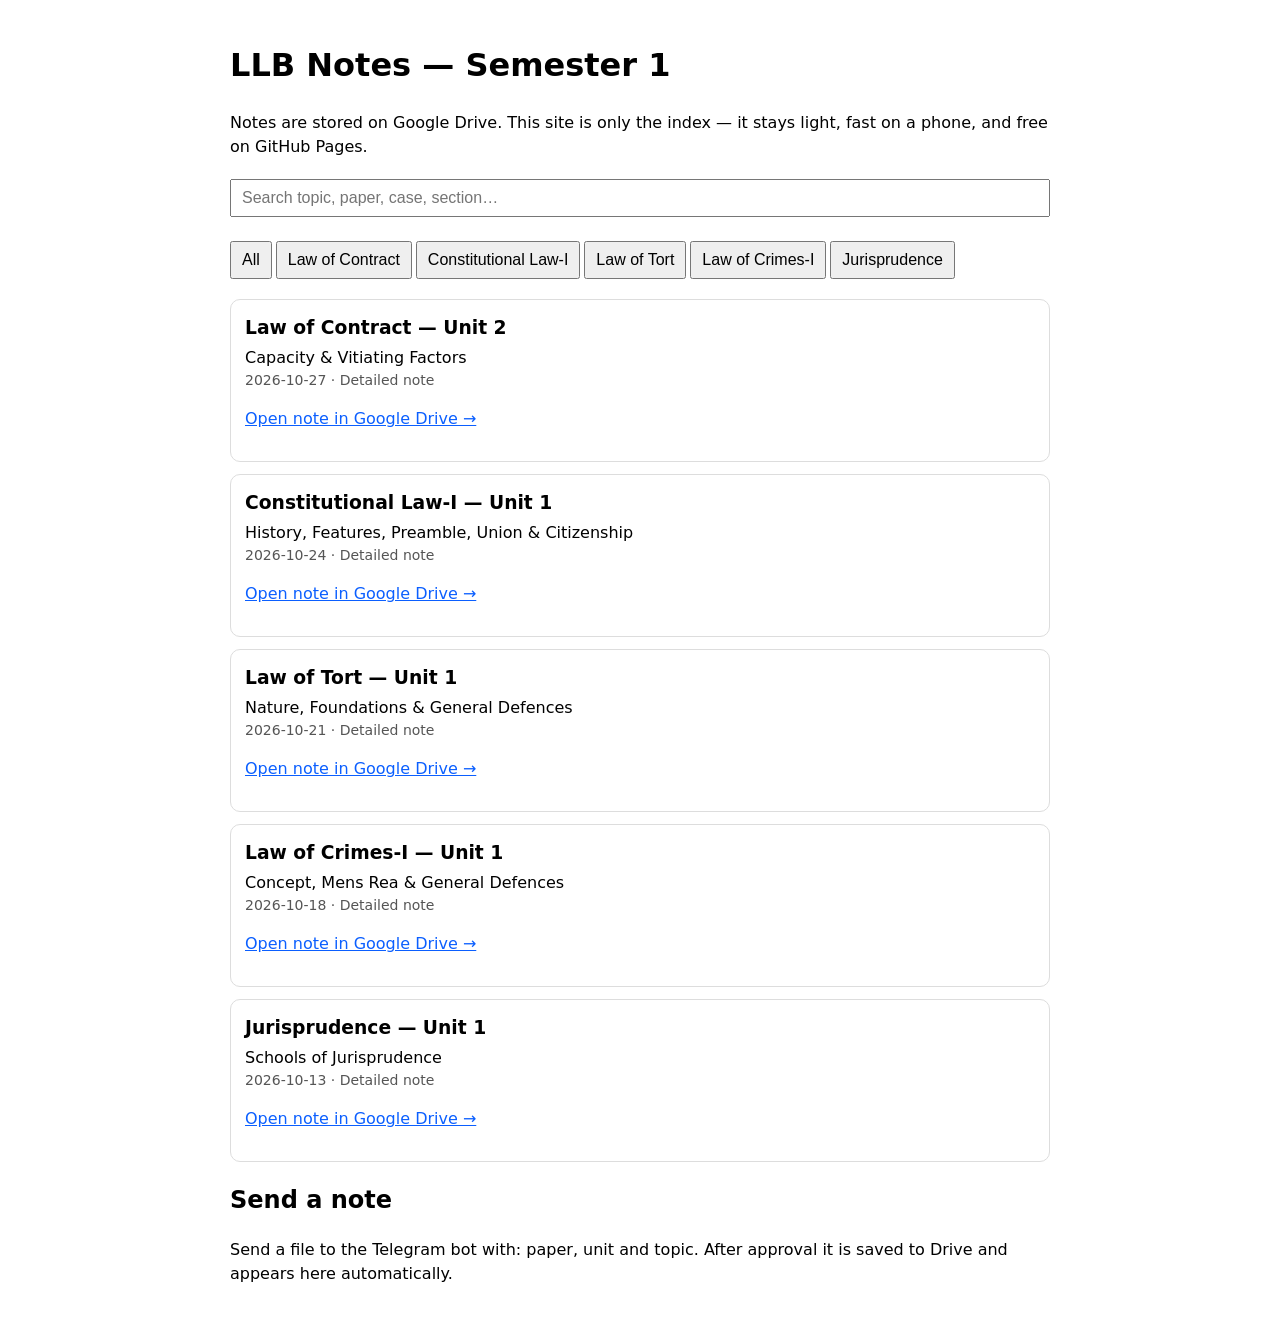
==== index.html @ 73a976f0 "Initial LLB notes site" ====
<!doctype html>
<html lang="en">
<head>
<meta charset="utf-8">
<meta name="viewport" content="width=device-width, initial-scale=1">
<title>LLB Notes — Semester 1</title>
<style>
body{font-family:system-ui,sans-serif;max-width:820px;margin:0 auto;padding:20px;line-height:1.5}
input,button{font-size:16px;padding:8px 10px;margin:4px 4px 4px 0}
.card{border:1px solid #ddd;border-radius:10px;padding:14px;margin:12px 0}
.card h3{margin:0 0 4px}
.meta{color:#555;font-size:14px}
a{color:#0b5fff}
</style>
</head>
<body>
<h1>LLB Notes — Semester 1</h1>
<p>Notes are stored on Google Drive. This site is only the index — it stays light, fast on a phone, and free on GitHub Pages.</p>
<p><input id="q" placeholder="Search topic, paper, case, section…" style="width:100%;box-sizing:border-box">
<div id="filters"></div></p>
<div id="list">Loading notes…</div>
<h2>Send a note</h2>
<p>Send a file to the Telegram bot with: paper, unit and topic. After approval it is saved to Drive and appears here automatically.</p>
<script>
let all=[];
async function load(){
  const r=await fetch('notes.json'); all=await r.json(); render('All','');
}
function render(paper,q){
  const box=document.getElementById('list'); box.innerHTML='';
  const rows=all.filter(n=>(paper==='All'||n.paper===paper)&&JSON.stringify(n).toLowerCase().includes(q.toLowerCase()));
  if(!rows.length){box.textContent='No notes match yet.';return;}
  rows.sort((a,b)=>b.date.localeCompare(a.date)).forEach(n=>{
    const d=document.createElement('div'); d.className='card';
    d.innerHTML=`<h3>${n.paper} — ${n.unit}</h3><div>${n.topic}</div><div class="meta">${n.date} · ${n.type}</div><p><a href="${n.drive_link}" target="_blank" rel="noopener">Open note in Google Drive →</a></p>`;
    box.appendChild(d);
  });
  const f=document.getElementById('filters');
  if(!f.dataset.done){f.dataset.done=1;['All',...new Set(all.map(n=>n.paper))].forEach(p=>{const b=document.createElement('button');b.textContent=p;b.onclick=()=>render(p,document.getElementById('q').value);f.appendChild(b);});}
}
document.getElementById('q').addEventListener('input',e=>render('All',e.target.value));
load();
</script>
</body>
</html>
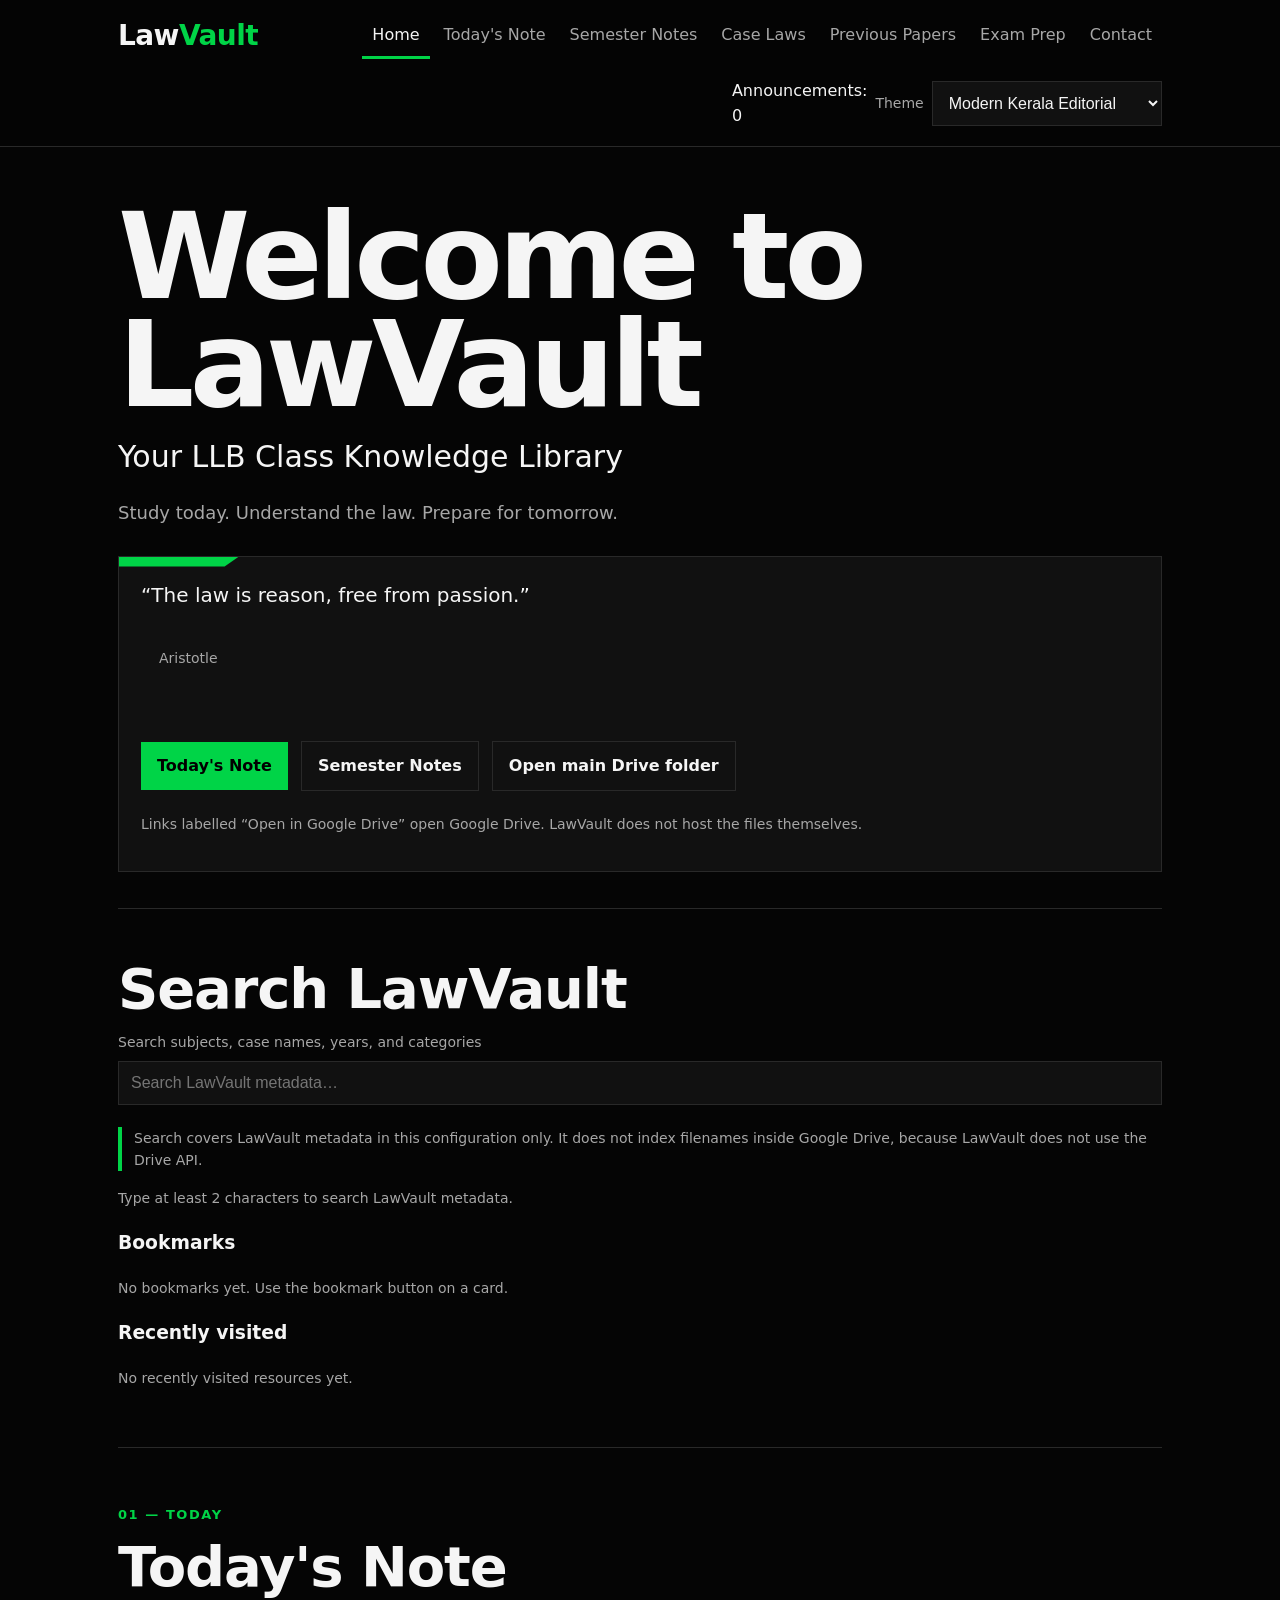
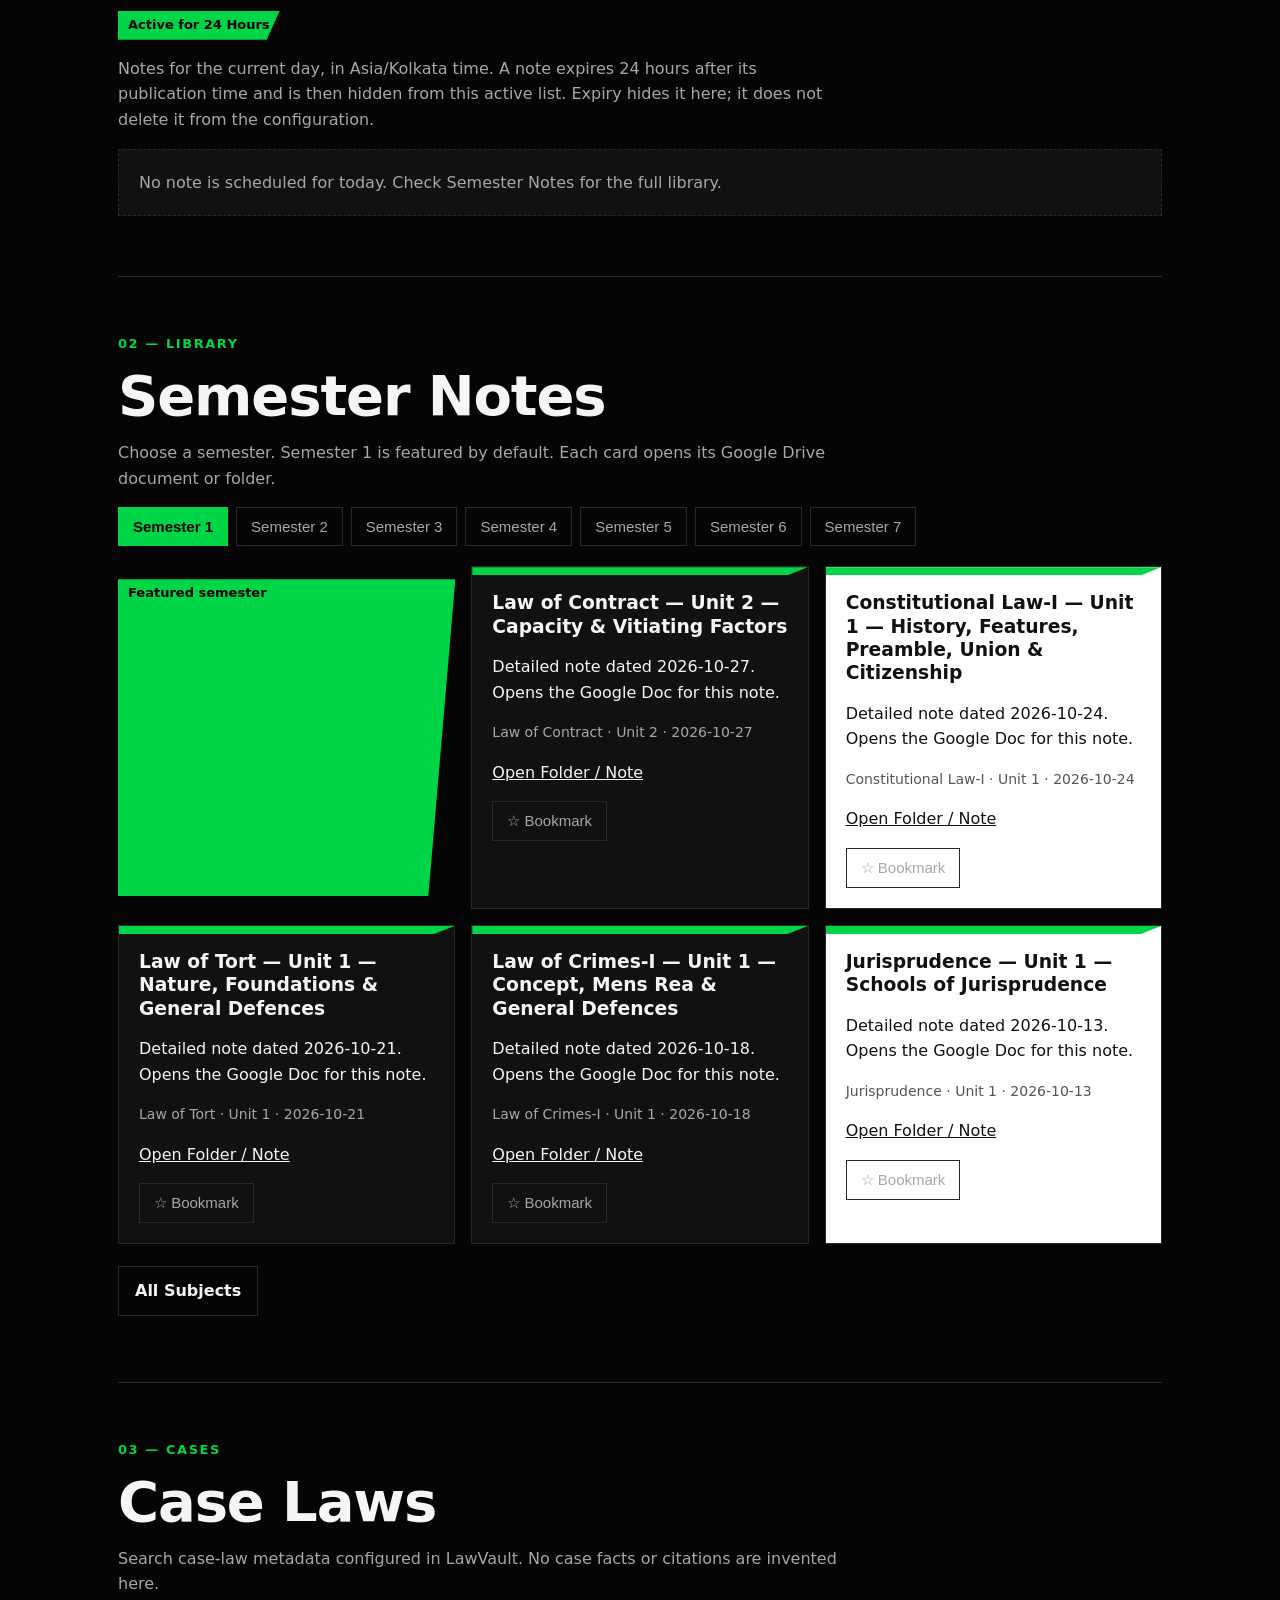
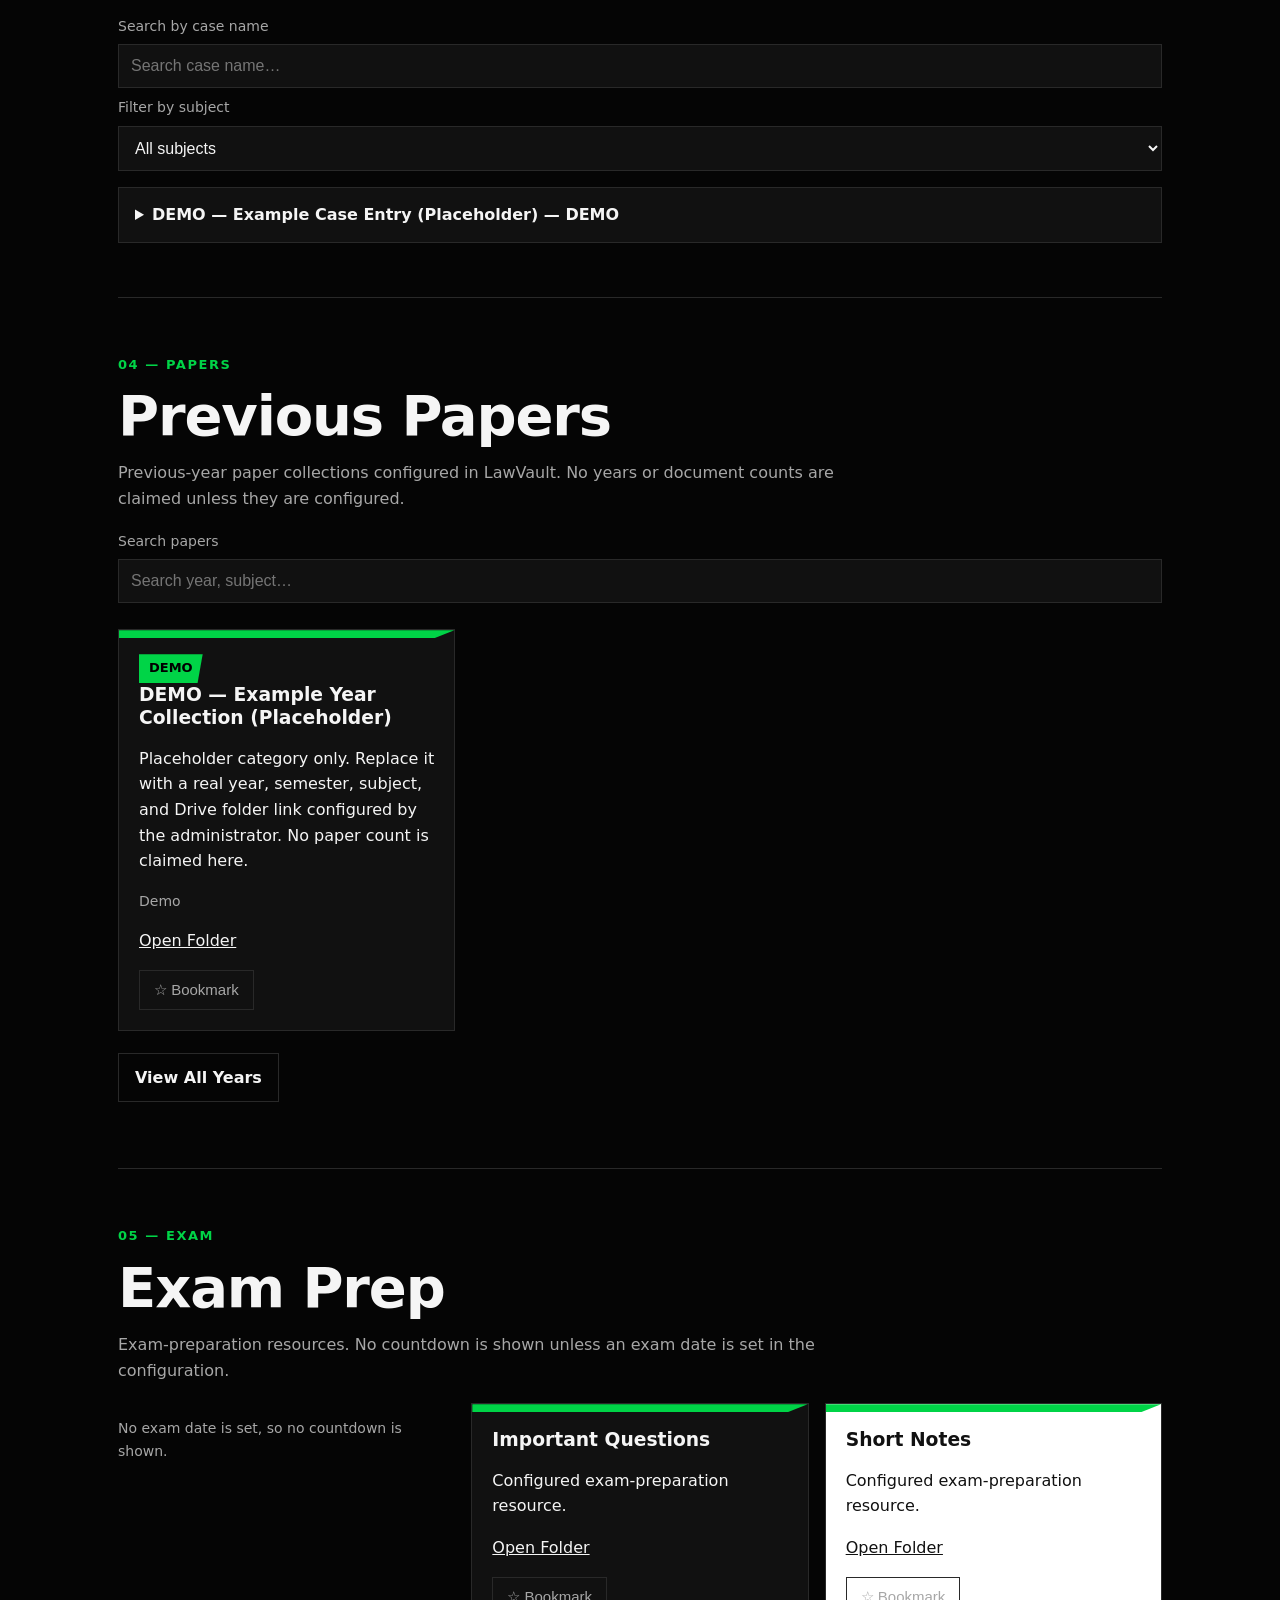
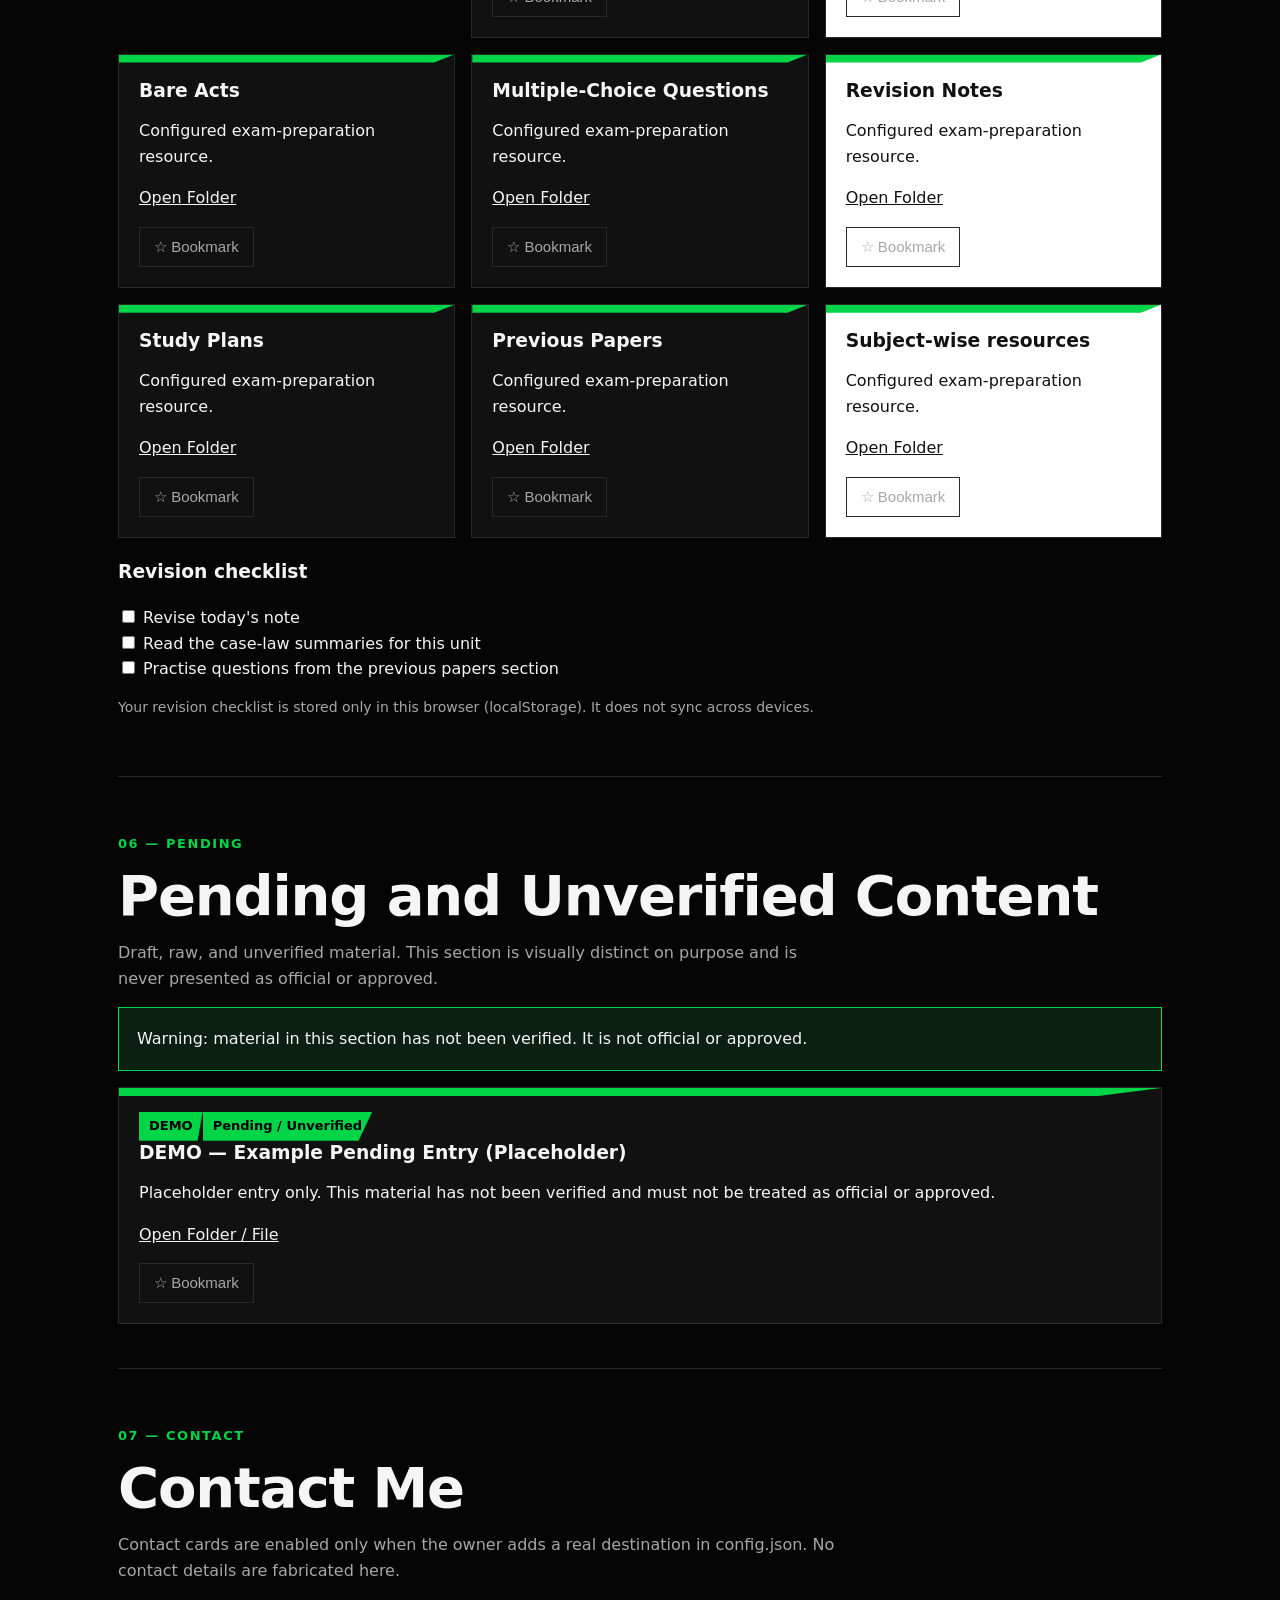
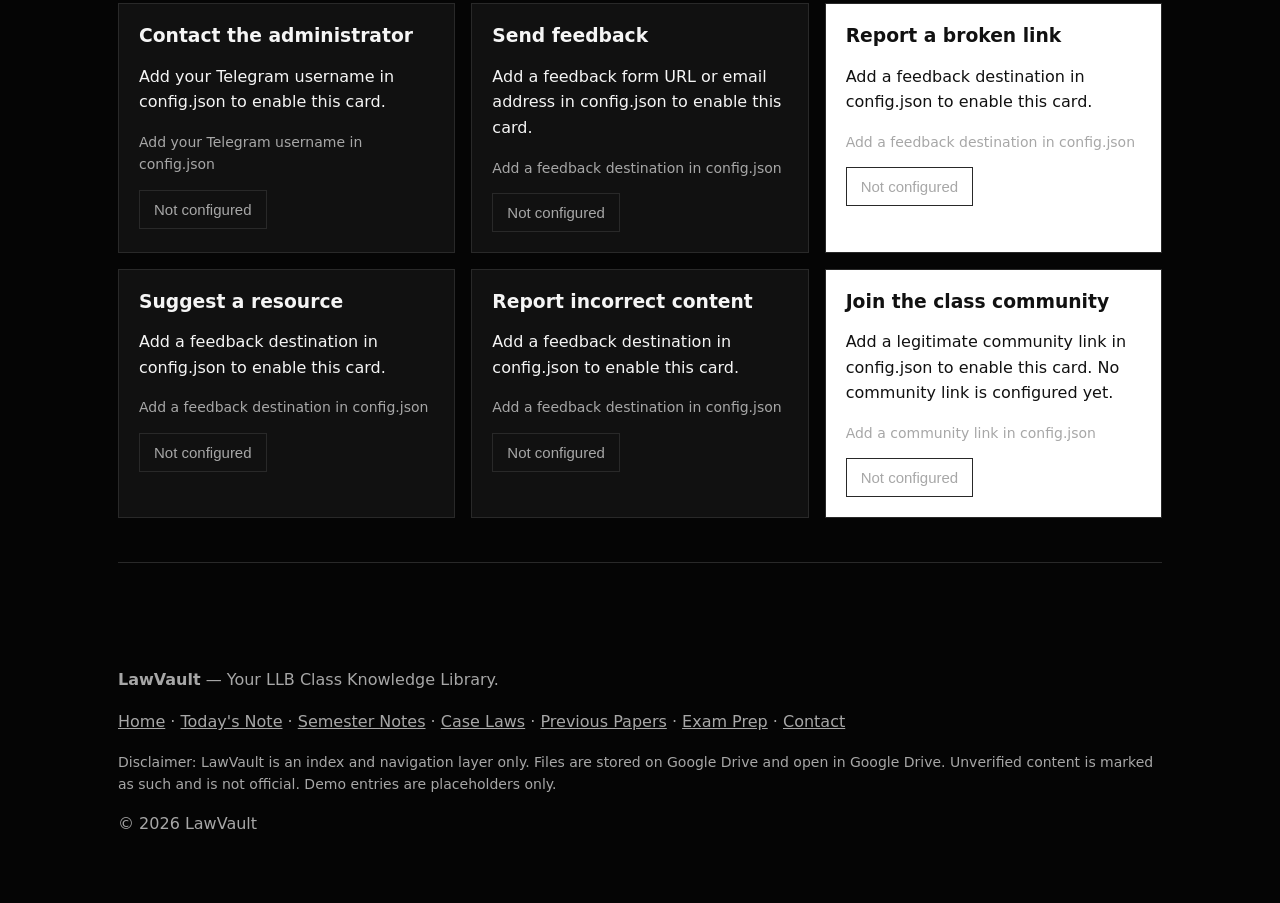
==== commit eb286e81: "Publish LawVault v2" ====
--- a/index.html
+++ b/index.html
@@ -3,43 +3,128 @@
 <head>
 <meta charset="utf-8">
 <meta name="viewport" content="width=device-width, initial-scale=1">
-<title>LLB Notes — Semester 1</title>
-<style>
-body{font-family:system-ui,sans-serif;max-width:820px;margin:0 auto;padding:20px;line-height:1.5}
-input,button{font-size:16px;padding:8px 10px;margin:4px 4px 4px 0}
-.card{border:1px solid #ddd;border-radius:10px;padding:14px;margin:12px 0}
-.card h3{margin:0 0 4px}
-.meta{color:#555;font-size:14px}
-a{color:#0b5fff}
-</style>
+<title>LawVault — Your LLB Class Knowledge Library</title>
+<meta name="description" content="LawVault: a premium editorial LLB class library. Notes are stored on Google Drive; this site is the index and navigation layer.">
+<link rel="stylesheet" href="./styles.css">
 </head>
 <body>
-<h1>LLB Notes — Semester 1</h1>
-<p>Notes are stored on Google Drive. This site is only the index — it stays light, fast on a phone, and free on GitHub Pages.</p>
-<p><input id="q" placeholder="Search topic, paper, case, section…" style="width:100%;box-sizing:border-box">
-<div id="filters"></div></p>
-<div id="list">Loading notes…</div>
-<h2>Send a note</h2>
-<p>Send a file to the Telegram bot with: paper, unit and topic. After approval it is saved to Drive and appears here automatically.</p>
-<script>
-let all=[];
-async function load(){
-  const r=await fetch('notes.json'); all=await r.json(); render('All','');
-}
-function render(paper,q){
-  const box=document.getElementById('list'); box.innerHTML='';
-  const rows=all.filter(n=>(paper==='All'||n.paper===paper)&&JSON.stringify(n).toLowerCase().includes(q.toLowerCase()));
-  if(!rows.length){box.textContent='No notes match yet.';return;}
-  rows.sort((a,b)=>b.date.localeCompare(a.date)).forEach(n=>{
-    const d=document.createElement('div'); d.className='card';
-    d.innerHTML=`<h3>${n.paper} — ${n.unit}</h3><div>${n.topic}</div><div class="meta">${n.date} · ${n.type}</div><p><a href="${n.drive_link}" target="_blank" rel="noopener">Open note in Google Drive →</a></p>`;
-    box.appendChild(d);
-  });
-  const f=document.getElementById('filters');
-  if(!f.dataset.done){f.dataset.done=1;['All',...new Set(all.map(n=>n.paper))].forEach(p=>{const b=document.createElement('button');b.textContent=p;b.onclick=()=>render(p,document.getElementById('q').value);f.appendChild(b);});}
-}
-document.getElementById('q').addEventListener('input',e=>render('All',e.target.value));
-load();
-</script>
+<a class="skip" href="#home">Skip to content</a>
+<header>
+  <div class="header-in">
+    <a class="wordmark" href="#home">Law<span>Vault</span></a>
+    <button class="menu-btn" id="menuBtn" aria-expanded="false" aria-controls="mainNav">Menu</button>
+    <nav id="mainNav" aria-label="Main navigation">
+      <a href="#home" class="active">Home</a>
+      <a href="#today">Today's Note</a>
+      <a href="#semesters">Semester Notes</a>
+      <a href="#cases">Case Laws</a>
+      <a href="#papers">Previous Papers</a>
+      <a href="#exam">Exam Prep</a>
+      <a href="#contact">Contact</a>
+    </nav>
+    <div class="header-tools">
+      <span>Announcements: <span id="announceDot">0</span></span>
+      <label class="small" for="themeSelect">Theme</label>
+      <select id="themeSelect" aria-label="Theme preset">
+        <option>Modern Kerala Editorial</option>
+        <option>Minimal Dark</option>
+        <option>High-Contrast Green</option>
+        <option>Monochrome Academic</option>
+      </select>
+    </div>
+  </div>
+  <div class="announce" id="announceBar" style="display:none"></div>
+</header>
+<main>
+  <section class="hero reveal" id="home">
+    <h1 id="heroTitle">Welcome to LawVault</h1>
+    <p class="sub" id="heroSub"></p>
+    <p class="tagline" id="heroTag"></p>
+    <div class="hero-panel">
+      <blockquote><span id="heroQuote"></span><footer id="heroQuoteBy"></footer></blockquote>
+      <p><a class="btn" href="#today">Today's Note</a> <a class="btn ghost" href="#semesters">Semester Notes</a> <a class="btn ghost" id="mainDriveLink" href="#" target="_blank" rel="noopener">Open main Drive folder</a></p>
+      <p class="small">Links labelled “Open in Google Drive” open Google Drive. LawVault does not host the files themselves.</p>
+    </div>
+  </section>
+
+  <section aria-label="Search">
+    <h2>Search LawVault</h2>
+    <label class="small" for="globalSearch">Search subjects, case names, years, and categories</label>
+    <input type="search" id="globalSearch" placeholder="Search LawVault metadata…">
+    <p class="note" id="searchNote"></p>
+    <div id="searchResults"></div>
+    <h3>Bookmarks</h3><div id="bookmarkList"></div>
+    <h3>Recently visited</h3><div id="recentList"></div>
+  </section>
+
+  <div id="sections">
+    <section id="sec-today" class="reveal">
+      <p class="sec-no">01 — TODAY</p>
+      <h2 id="today">Today's Note</h2>
+      <p><span class="pill">Active for 24 Hours</span></p>
+      <p class="lede">Notes for the current day, in Asia/Kolkata time. A note expires 24 hours after its publication time and is then hidden from this active list. Expiry hides it here; it does not delete it from the configuration.</p>
+      <div id="todayList"></div>
+    </section>
+
+    <section id="sec-semesters" class="reveal">
+      <p class="sec-no">02 — LIBRARY</p>
+      <h2 id="semesters">Semester Notes</h2>
+      <p class="lede">Choose a semester. Semester 1 is featured by default. Each card opens its Google Drive document or folder.</p>
+      <div class="tabs" id="semTabs" role="tablist" aria-label="Semesters"></div>
+      <div class="grid" id="semList"></div>
+      <p><a class="btn ghost" id="allSubjectsLink" href="#semesters">All Subjects</a></p>
+    </section>
+
+    <section id="sec-cases" class="reveal">
+      <p class="sec-no">03 — CASES</p>
+      <h2 id="cases">Case Laws</h2>
+      <p class="lede">Search case-law metadata configured in LawVault. No case facts or citations are invented here.</p>
+      <label class="small" for="caseSearch">Search by case name</label>
+      <input type="search" id="caseSearch" placeholder="Search case name…">
+      <label class="small" for="caseSubject">Filter by subject</label>
+      <select id="caseSubject"><option value="">All subjects</option><option>Demo</option></select>
+      <div id="caseList"></div>
+    </section>
+
+    <section id="sec-papers" class="reveal">
+      <p class="sec-no">04 — PAPERS</p>
+      <h2 id="papers">Previous Papers</h2>
+      <p class="lede">Previous-year paper collections configured in LawVault. No years or document counts are claimed unless they are configured.</p>
+      <label class="small" for="paperSearch">Search papers</label>
+      <input type="search" id="paperSearch" placeholder="Search year, subject…">
+      <div class="grid" id="paperList"></div>
+      <p><a class="btn ghost" href="#papers">View All Years</a></p>
+    </section>
+
+    <section id="sec-exam" class="reveal">
+      <p class="sec-no">05 — EXAM</p>
+      <h2 id="exam">Exam Prep</h2>
+      <p class="lede">Exam-preparation resources. No countdown is shown unless an exam date is set in the configuration.</p>
+      <div class="grid" id="examList"></div>
+      <h3>Revision checklist</h3><div id="checklist"></div>
+    </section>
+
+    <section id="sec-pending" class="reveal">
+      <p class="sec-no">06 — PENDING</p>
+      <h2 id="pending">Pending and Unverified Content</h2>
+      <p class="lede">Draft, raw, and unverified material. This section is visually distinct on purpose and is never presented as official or approved.</p>
+      <div id="pendingList"></div>
+    </section>
+
+    <section id="sec-contact" class="reveal">
+      <p class="sec-no">07 — CONTACT</p>
+      <h2 id="contact">Contact Me</h2>
+      <p class="lede">Contact cards are enabled only when the owner adds a real destination in config.json. No contact details are fabricated here.</p>
+      <div class="grid" id="contactList"></div>
+    </section>
+  </div>
+</main>
+<footer>
+  <p><strong>LawVault</strong> — Your LLB Class Knowledge Library.</p>
+  <p><a href="#home">Home</a> · <a href="#today">Today's Note</a> · <a href="#semesters">Semester Notes</a> · <a href="#cases">Case Laws</a> · <a href="#papers">Previous Papers</a> · <a href="#exam">Exam Prep</a> · <a href="#contact">Contact</a></p>
+  <p class="small">Disclaimer: LawVault is an index and navigation layer only. Files are stored on Google Drive and open in Google Drive. Unverified content is marked as such and is not official. Demo entries are placeholders only.</p>
+  <p>© <span id="year"></span> LawVault</p>
+</footer>
+<script src="./app.js"></script>
 </body>
 </html>
--- a/styles.css
+++ b/styles.css
@@ -0,0 +1,71 @@
+:root{--bg:#050505;--bg2:#111111;--accent:#00D447;--text:#F5F5F5;--muted:#A7A7A7;--border:#292929;--panel:#fff;--panel-text:#111}
+*{box-sizing:border-box}
+html{scroll-behavior:smooth}
+body{margin:0;background:var(--bg);color:var(--text);font-family:system-ui,-apple-system,Segoe UI,Roboto,Arial,sans-serif;line-height:1.6}
+a{color:var(--text)}
+a:focus-visible,button:focus-visible,input:focus-visible,select:focus-visible{outline:2px solid var(--accent);outline-offset:3px}
+.skip{position:absolute;left:-9999px}.skip:focus{left:12px;top:12px;background:var(--accent);color:#000;padding:8px;z-index:99}
+header{position:sticky;top:0;z-index:50;background:rgba(5,5,5,.96);border-bottom:1px solid var(--border)}
+.header-in{max-width:1080px;margin:0 auto;padding:14px 18px;display:flex;align-items:center;gap:16px;flex-wrap:wrap}
+.wordmark{font-size:28px;font-weight:900;letter-spacing:-.02em;text-decoration:none}
+.wordmark span{color:var(--accent)}
+nav{display:flex;gap:4px;flex-wrap:wrap;margin-left:auto}
+nav a{color:var(--muted);text-decoration:none;padding:8px 10px;border-bottom:3px solid transparent}
+nav a.active,nav a:hover{color:var(--text);border-bottom-color:var(--accent)}
+.menu-btn{display:none;background:transparent;color:var(--text);border:1px solid var(--border);padding:8px 12px;border-radius:6px}
+.header-tools{margin-left:auto;display:flex;gap:8px;align-items:center}
+.pill{display:inline-block;background:var(--accent);color:#000;font-weight:700;font-size:13px;padding:4px 10px;clip-path:polygon(0 0,100% 0,92% 100%,0 100%)}
+main{max-width:1080px;margin:0 auto;padding:0 18px 60px}
+.hero{padding:56px 0 36px;border-bottom:1px solid var(--border)}
+.hero h1{font-size:clamp(52px,11vw,120px);line-height:.9;letter-spacing:-.04em;margin:0}
+.hero h1 em{font-style:normal;color:var(--accent)}
+.hero .sub{font-size:clamp(20px,3vw,30px);margin:14px 0 8px}
+.tagline{color:var(--muted);font-size:18px;max-width:640px}
+.hero-panel{margin-top:28px;background:var(--bg2);border:1px solid var(--border);padding:22px;position:relative}
+.hero-panel:before{content:"";position:absolute;top:0;left:0;width:120px;height:10px;background:var(--accent);clip-path:polygon(0 0,100% 0,88% 100%,0 100%)}
+blockquote{margin:0;font-size:20px}blockquote footer{color:var(--muted);font-size:14px;margin-top:8px}
+.btn{display:inline-block;background:var(--accent);color:#000;font-weight:800;text-decoration:none;padding:11px 16px;margin:6px 8px 6px 0}
+.btn.ghost{background:transparent;color:var(--text);border:1px solid var(--border)}
+.btn[aria-disabled="true"]{opacity:.55;pointer-events:none}
+section{padding:44px 0;border-bottom:1px solid var(--border);scroll-margin-top:90px}
+.sec-no{color:var(--accent);font-weight:900;letter-spacing:.12em;font-size:13px}
+h2{font-size:clamp(32px,6vw,56px);line-height:1;margin:8px 0 12px;letter-spacing:-.02em}
+.lede{color:var(--muted);max-width:720px}
+input[type="search"],input[type="text"],select{width:100%;background:var(--bg2);color:var(--text);border:1px solid var(--border);padding:12px;font-size:16px;margin:6px 0}
+.grid{display:grid;grid-template-columns:repeat(auto-fill,minmax(260px,1fr));gap:16px;margin-top:20px}
+.card{background:var(--bg2);border:1px solid var(--border);padding:20px;position:relative}
+.card:nth-child(3n){background:var(--panel);color:var(--panel-text)}
+.card:nth-child(3n) a{color:var(--panel-text)}
+.card h3{margin:0 0 8px;line-height:1.25}
+.meta{color:var(--muted);font-size:14px}
+.card:nth-child(3n) .meta{color:#555}
+.card .green{height:8px;background:var(--accent);margin:-20px -20px 16px;clip-path:polygon(0 0,100% 0,94% 100%,0 100%)}
+.tabs{display:flex;gap:8px;flex-wrap:wrap;margin:16px 0}
+.tab{background:transparent;color:var(--muted);border:1px solid var(--border);padding:10px 14px;cursor:pointer;font-size:15px}
+.tab.active{background:var(--accent);color:#000;border-color:var(--accent);font-weight:800}
+.empty{background:var(--bg2);border:1px dashed var(--border);padding:20px;color:var(--muted)}
+.warning{border:1px solid var(--accent);background:#0b1f12;padding:18px}
+details{border:1px solid var(--border);padding:14px 16px;margin:10px 0;background:var(--bg2)}
+summary{cursor:pointer;font-weight:700}
+.small{font-size:14px;color:var(--muted)}
+.note{font-size:14px;color:var(--muted);border-left:4px solid var(--accent);padding-left:12px;margin:16px 0}
+footer{max-width:1080px;margin:0 auto;padding:28px 18px 50px;color:var(--muted)}
+footer a{color:var(--muted)}
+.announce{background:var(--accent);color:#000;padding:10px 18px;font-weight:700}
+.reveal{opacity:0;transform:translateY(10px);transition:opacity .5s,transform .5s}
+.reveal.in{opacity:1;transform:none}
+.theme-minimal-dark{--bg:#0a0a0a;--bg2:#141414}
+.theme-high-contrast-green{--accent:#00ff55;--border:#00D447}
+.theme-monochrome-academic{--accent:#F5F5F5;--bg:#050505;--bg2:#111111}
+@media(max-width:720px){
+ .menu-btn{display:inline-block}
+ nav{display:none;width:100%;flex-direction:column}
+ nav.open{display:flex}
+ .header-tools{margin-left:0}
+ .hero{padding:36px 0 28px}
+ .grid{grid-template-columns:1fr}
+ .tabs{flex-wrap:nowrap;overflow-x:auto;padding-bottom:6px}
+}
+@media(prefers-reduced-motion:reduce){
+ html{scroll-behavior:auto}.reveal{opacity:1;transform:none;transition:none}
+}
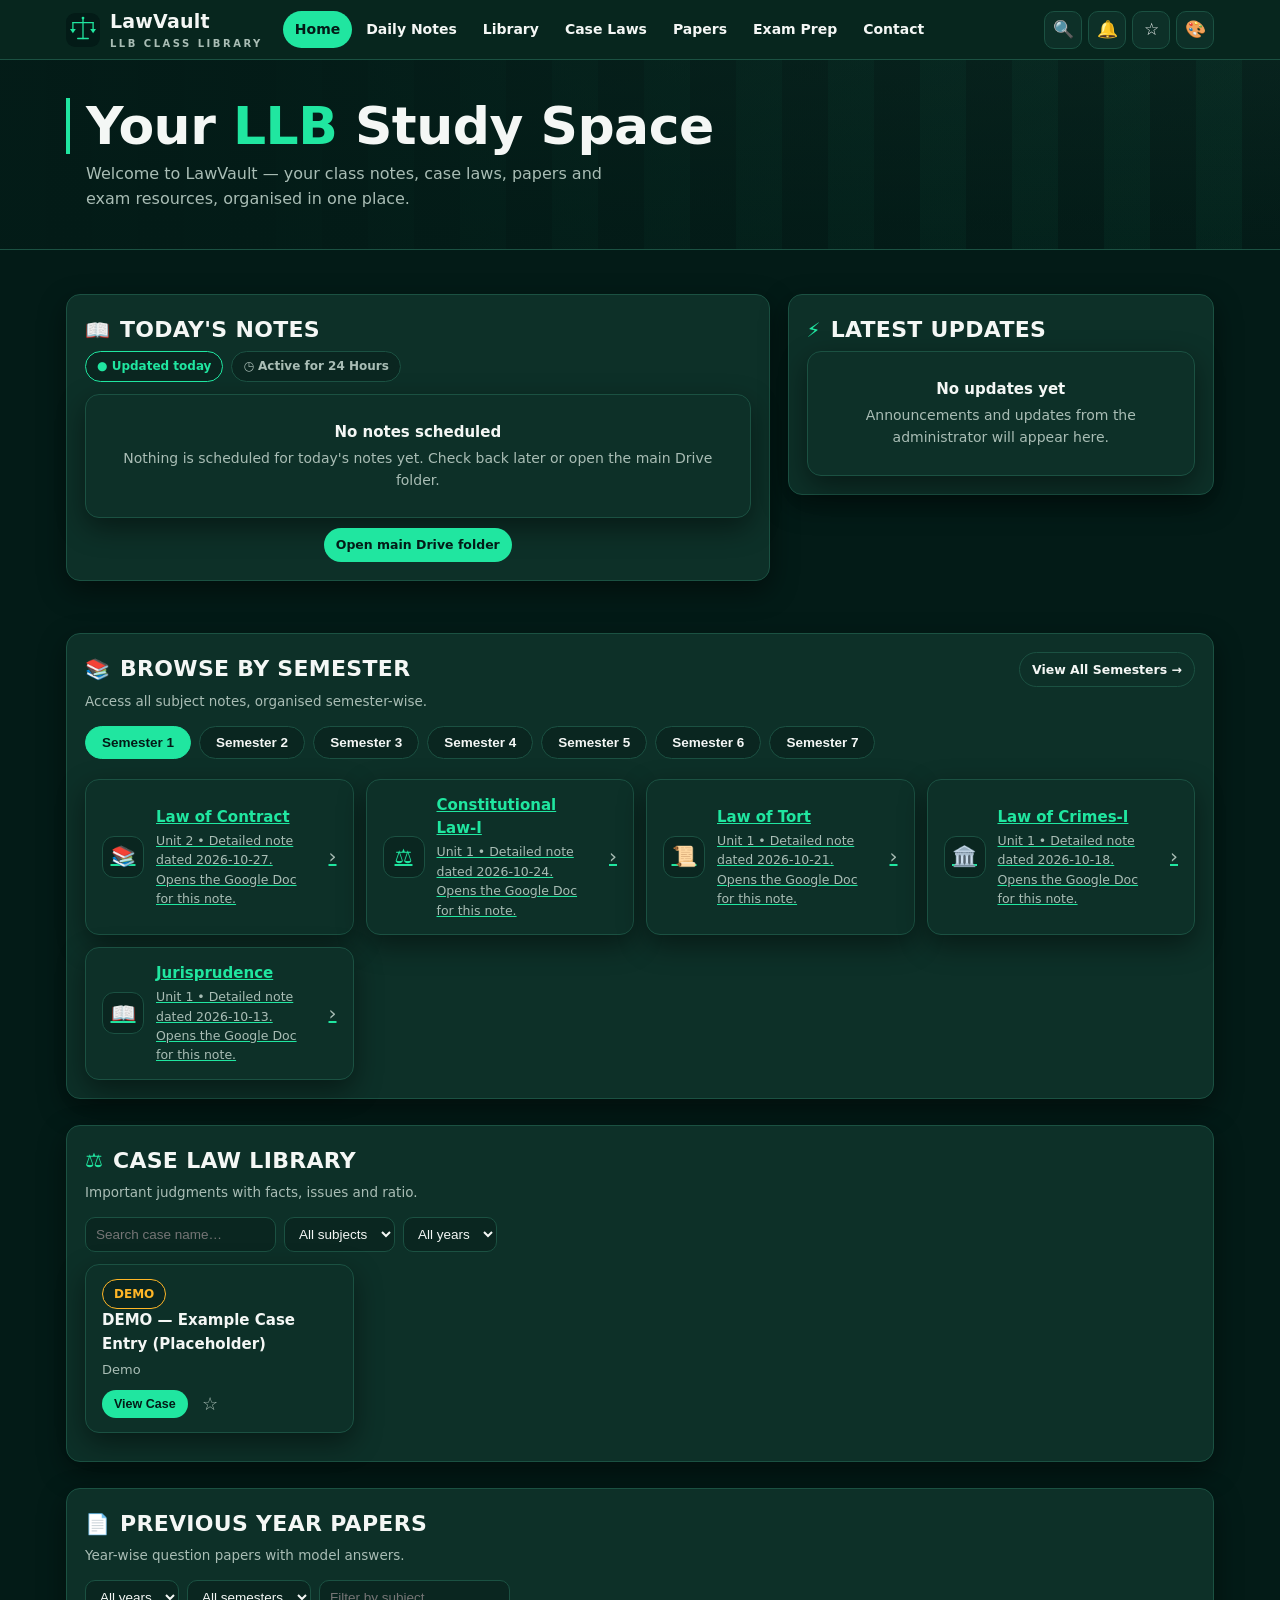
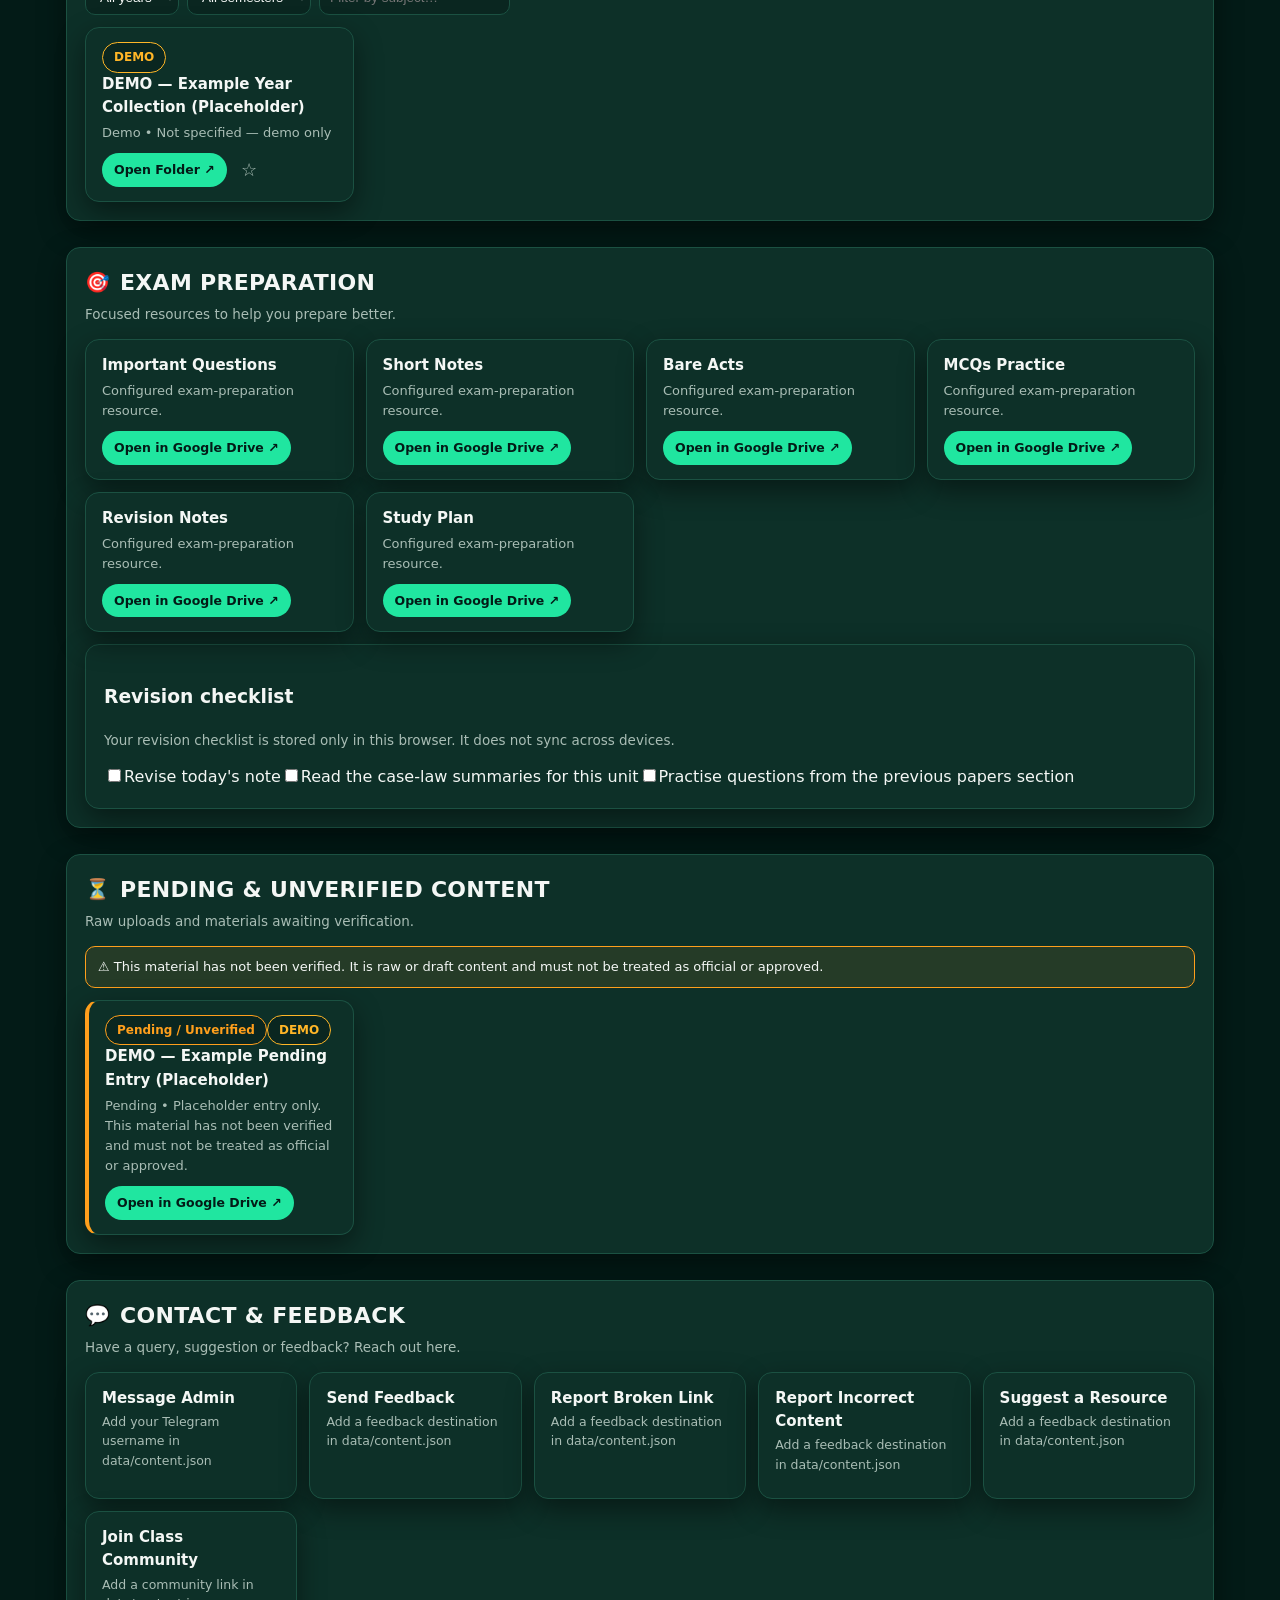
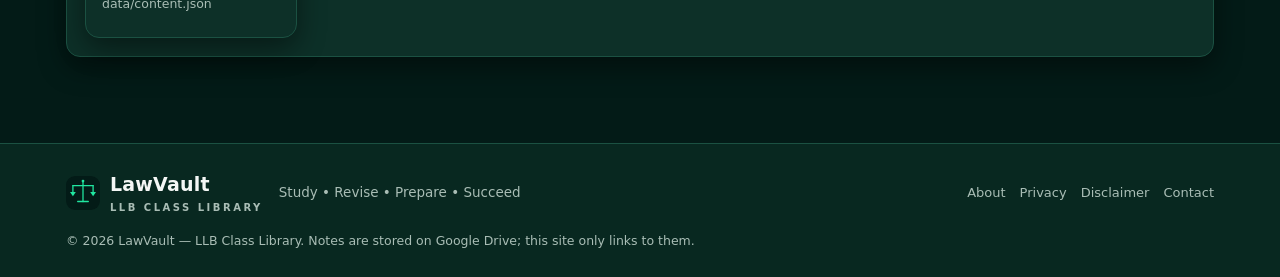
==== commit a366cfa0: "Publish LawVault v3" ====
--- a/index.html
+++ b/index.html
@@ -1,130 +1,148 @@
 <!doctype html>
-<html lang="en">
+<html lang="en" data-mode="dark" data-color="emerald" data-festival="none">
 <head>
 <meta charset="utf-8">
 <meta name="viewport" content="width=device-width, initial-scale=1">
 <title>LawVault — Your LLB Class Knowledge Library</title>
-<meta name="description" content="LawVault: a premium editorial LLB class library. Notes are stored on Google Drive; this site is the index and navigation layer.">
-<link rel="stylesheet" href="./styles.css">
+<meta name="description" content="LawVault: your LLB class notes, case laws, papers and exam resources, organised in one place. Notes are stored on Google Drive; this site is the index and navigation layer.">
+<meta name="theme-color" content="#031B17">
+<link rel="icon" type="image/svg+xml" href="./assets/images/logo.svg">
+<link rel="apple-touch-icon" href="./assets/images/icon-192.png">
+<link rel="manifest" href="./manifest.webmanifest">
+<link rel="stylesheet" href="./assets/css/style.css">
 </head>
 <body>
-<a class="skip" href="#home">Skip to content</a>
-<header>
+<a class="skip" href="#today">Skip to today's notes</a>
+
+<header class="site-header">
   <div class="header-in">
-    <a class="wordmark" href="#home">Law<span>Vault</span></a>
-    <button class="menu-btn" id="menuBtn" aria-expanded="false" aria-controls="mainNav">Menu</button>
-    <nav id="mainNav" aria-label="Main navigation">
-      <a href="#home" class="active">Home</a>
-      <a href="#today">Today's Note</a>
-      <a href="#semesters">Semester Notes</a>
-      <a href="#cases">Case Laws</a>
-      <a href="#papers">Previous Papers</a>
-      <a href="#exam">Exam Prep</a>
-      <a href="#contact">Contact</a>
-    </nav>
+    <a class="brand" href="#home" aria-label="LawVault home">
+      <img src="./assets/images/logo.svg" alt="LawVault logo" width="34" height="34">
+      <span><span class="brand-name">LawVault</span><span class="brand-sub">LLB CLASS LIBRARY</span></span>
+    </a>
+    <nav class="main-nav" id="mainNav" aria-label="Main navigation"></nav>
     <div class="header-tools">
-      <span>Announcements: <span id="announceDot">0</span></span>
-      <label class="small" for="themeSelect">Theme</label>
-      <select id="themeSelect" aria-label="Theme preset">
-        <option>Modern Kerala Editorial</option>
-        <option>Minimal Dark</option>
-        <option>High-Contrast Green</option>
-        <option>Monochrome Academic</option>
-      </select>
+      <button class="icon-btn" id="searchBtn" aria-label="Search">🔍</button>
+      <button class="icon-btn" id="bellBtn" aria-label="Notifications">🔔<span class="dot" id="bellDot"></span></button>
+      <button class="icon-btn" id="savedBtn" aria-label="Bookmarks and recently viewed">☆</button>
+      <button class="icon-btn" id="themeBtn" aria-label="Appearance and themes">🎨</button>
+      <button class="icon-btn menu-btn" id="menuBtn" aria-label="Menu" aria-expanded="false">☰</button>
     </div>
   </div>
-  <div class="announce" id="announceBar" style="display:none"></div>
+  <div class="card theme-panel" id="themePanel" role="dialog" aria-label="Appearance settings"></div>
+  <div class="card theme-panel" id="savedPanel" role="dialog" aria-label="Bookmarks and recently viewed"></div>
 </header>
-<main>
-  <section class="hero reveal" id="home">
-    <h1 id="heroTitle">Welcome to LawVault</h1>
-    <p class="sub" id="heroSub"></p>
-    <p class="tagline" id="heroTag"></p>
-    <div class="hero-panel">
-      <blockquote><span id="heroQuote"></span><footer id="heroQuoteBy"></footer></blockquote>
-      <p><a class="btn" href="#today">Today's Note</a> <a class="btn ghost" href="#semesters">Semester Notes</a> <a class="btn ghost" id="mainDriveLink" href="#" target="_blank" rel="noopener">Open main Drive folder</a></p>
-      <p class="small">Links labelled “Open in Google Drive” open Google Drive. LawVault does not host the files themselves.</p>
-    </div>
-  </section>
 
-  <section aria-label="Search">
-    <h2>Search LawVault</h2>
-    <label class="small" for="globalSearch">Search subjects, case names, years, and categories</label>
-    <input type="search" id="globalSearch" placeholder="Search LawVault metadata…">
-    <p class="note" id="searchNote"></p>
-    <div id="searchResults"></div>
-    <h3>Bookmarks</h3><div id="bookmarkList"></div>
-    <h3>Recently visited</h3><div id="recentList"></div>
-  </section>
+<div class="search-bar" id="searchBar">
+  <div class="search-box">
+    <input id="searchInput" type="search" placeholder="Search subjects, cases, papers…" aria-label="Search LawVault" autocomplete="off">
+    <div class="suggest" id="suggest"></div>
+    <p class="search-note" id="searchNote"></p>
+  </div>
+</div>
 
+<section class="welcome" id="home">
+  <div class="welcome-in">
+    <h1 id="welcomeTitle">Your LLB Study Space</h1>
+    <p id="welcomeSub"></p>
+    <p class="festival-note" id="festivalNote" aria-live="polite"></p>
+  </div>
+</section>
+
+<main class="wrap">
+  <div id="announceBar"></div>
+
+  <!-- priority area: today's notes + latest updates -->
+  <div class="main-grid">
+    <section class="block card pad" id="today" aria-label="Today's notes">
+      <div class="sec-head"><span class="ico">📖</span><h2>TODAY'S NOTES</h2></div>
+      <div id="todayBody"><div class="empty">Loading…</div></div>
+    </section>
+    <section class="block card pad" id="updates" aria-label="Latest updates">
+      <div class="sec-head"><span class="ico">⚡</span><h2>LATEST UPDATES</h2></div>
+      <div id="updatesBody"><div class="empty">Loading…</div></div>
+    </section>
+  </div>
+
+  <!-- search results + case detail (shown on demand) -->
+  <section class="block" id="searchResults" style="display:none" aria-label="Search results"></section>
+  <section class="block" id="caseDetail" style="display:none" aria-label="Case detail"></section>
+
+  <!-- remaining sections, reordered/hidden from data/site-config.json -->
   <div id="sections">
-    <section id="sec-today" class="reveal">
-      <p class="sec-no">01 — TODAY</p>
-      <h2 id="today">Today's Note</h2>
-      <p><span class="pill">Active for 24 Hours</span></p>
-      <p class="lede">Notes for the current day, in Asia/Kolkata time. A note expires 24 hours after its publication time and is then hidden from this active list. Expiry hides it here; it does not delete it from the configuration.</p>
-      <div id="todayList"></div>
+    <section class="block" data-section="semesters" id="semesters" aria-label="Browse by semester">
+      <div class="card pad">
+        <div class="sec-head"><span class="ico">📚</span><h2>BROWSE BY SEMESTER</h2>
+          <div class="sec-actions"><a class="btn ghost small" href="#semesters">View All Semesters →</a></div>
+        </div>
+        <p class="sec-sub">Access all subject notes, organised semester-wise.</p>
+        <div class="sem-tabs" id="semTabs" role="tablist" aria-label="Semesters"></div>
+        <div class="subj-grid" id="semGrid"></div>
+      </div>
     </section>
 
-    <section id="sec-semesters" class="reveal">
-      <p class="sec-no">02 — LIBRARY</p>
-      <h2 id="semesters">Semester Notes</h2>
-      <p class="lede">Choose a semester. Semester 1 is featured by default. Each card opens its Google Drive document or folder.</p>
-      <div class="tabs" id="semTabs" role="tablist" aria-label="Semesters"></div>
-      <div class="grid" id="semList"></div>
-      <p><a class="btn ghost" id="allSubjectsLink" href="#semesters">All Subjects</a></p>
+    <section class="block" data-section="cases" id="cases" aria-label="Case law library">
+      <div class="card pad">
+        <div class="sec-head"><span class="ico">⚖️</span><h2>CASE LAW LIBRARY</h2></div>
+        <p class="sec-sub">Important judgments with facts, issues and ratio.</p>
+        <div id="casesBody"></div>
+      </div>
     </section>
 
-    <section id="sec-cases" class="reveal">
-      <p class="sec-no">03 — CASES</p>
-      <h2 id="cases">Case Laws</h2>
-      <p class="lede">Search case-law metadata configured in LawVault. No case facts or citations are invented here.</p>
-      <label class="small" for="caseSearch">Search by case name</label>
-      <input type="search" id="caseSearch" placeholder="Search case name…">
-      <label class="small" for="caseSubject">Filter by subject</label>
-      <select id="caseSubject"><option value="">All subjects</option><option>Demo</option></select>
-      <div id="caseList"></div>
+    <section class="block" data-section="papers" id="papers" aria-label="Previous year papers">
+      <div class="card pad">
+        <div class="sec-head"><span class="ico">📄</span><h2>PREVIOUS YEAR PAPERS</h2></div>
+        <p class="sec-sub">Year-wise question papers with model answers.</p>
+        <div id="papersBody"></div>
+      </div>
     </section>
 
-    <section id="sec-papers" class="reveal">
-      <p class="sec-no">04 — PAPERS</p>
-      <h2 id="papers">Previous Papers</h2>
-      <p class="lede">Previous-year paper collections configured in LawVault. No years or document counts are claimed unless they are configured.</p>
-      <label class="small" for="paperSearch">Search papers</label>
-      <input type="search" id="paperSearch" placeholder="Search year, subject…">
-      <div class="grid" id="paperList"></div>
-      <p><a class="btn ghost" href="#papers">View All Years</a></p>
+    <section class="block" data-section="exam" id="exam" aria-label="Exam preparation">
+      <div class="card pad">
+        <div class="sec-head"><span class="ico">🎯</span><h2>EXAM PREPARATION</h2></div>
+        <p class="sec-sub">Focused resources to help you prepare better.</p>
+        <div id="examBody"></div>
+      </div>
     </section>
 
-    <section id="sec-exam" class="reveal">
-      <p class="sec-no">05 — EXAM</p>
-      <h2 id="exam">Exam Prep</h2>
-      <p class="lede">Exam-preparation resources. No countdown is shown unless an exam date is set in the configuration.</p>
-      <div class="grid" id="examList"></div>
-      <h3>Revision checklist</h3><div id="checklist"></div>
+    <section class="block" data-section="pending" id="pending" aria-label="Pending and unverified content">
+      <div class="card pad">
+        <div class="sec-head"><span class="ico">⏳</span><h2>PENDING &amp; UNVERIFIED CONTENT</h2></div>
+        <p class="sec-sub">Raw uploads and materials awaiting verification.</p>
+        <div id="pendingBody"></div>
+      </div>
     </section>
 
-    <section id="sec-pending" class="reveal">
-      <p class="sec-no">06 — PENDING</p>
-      <h2 id="pending">Pending and Unverified Content</h2>
-      <p class="lede">Draft, raw, and unverified material. This section is visually distinct on purpose and is never presented as official or approved.</p>
-      <div id="pendingList"></div>
-    </section>
-
-    <section id="sec-contact" class="reveal">
-      <p class="sec-no">07 — CONTACT</p>
-      <h2 id="contact">Contact Me</h2>
-      <p class="lede">Contact cards are enabled only when the owner adds a real destination in config.json. No contact details are fabricated here.</p>
-      <div class="grid" id="contactList"></div>
+    <section class="block" data-section="contact" id="contact" aria-label="Contact and feedback">
+      <div class="card pad">
+        <div class="sec-head"><span class="ico">💬</span><h2>CONTACT &amp; FEEDBACK</h2></div>
+        <p class="sec-sub">Have a query, suggestion or feedback? Reach out here.</p>
+        <div id="contactBody"></div>
+      </div>
     </section>
   </div>
 </main>
-<footer>
-  <p><strong>LawVault</strong> — Your LLB Class Knowledge Library.</p>
-  <p><a href="#home">Home</a> · <a href="#today">Today's Note</a> · <a href="#semesters">Semester Notes</a> · <a href="#cases">Case Laws</a> · <a href="#papers">Previous Papers</a> · <a href="#exam">Exam Prep</a> · <a href="#contact">Contact</a></p>
-  <p class="small">Disclaimer: LawVault is an index and navigation layer only. Files are stored on Google Drive and open in Google Drive. Unverified content is marked as such and is not official. Demo entries are placeholders only.</p>
-  <p>© <span id="year"></span> LawVault</p>
+
+<footer class="site-footer">
+  <div class="footer-in">
+    <a class="brand" href="#home" aria-label="LawVault home">
+      <img src="./assets/images/logo.svg" alt="LawVault logo" width="30" height="30">
+      <span><span class="brand-name">LawVault</span><span class="brand-sub">LLB CLASS LIBRARY</span></span>
+    </a>
+    <span class="sec-sub" id="footTag" style="margin:0"></span>
+    <nav aria-label="Footer">
+      <a href="#home">About</a>
+      <a href="#home">Privacy</a>
+      <a href="#home">Disclaimer</a>
+      <a href="#contact">Contact</a>
+    </nav>
+    <div class="copy">© <span id="year"></span> LawVault — LLB Class Library. Notes are stored on Google Drive; this site only links to them.</div>
+  </div>
 </footer>
-<script src="./app.js"></script>
+
+<button id="backTop" aria-label="Back to top">↑</button>
+
+<script src="./assets/js/search.js"></script>
+<script src="./assets/js/app.js"></script>
 </body>
 </html>
--- a/assets/css/style.css
+++ b/assets/css/style.css
@@ -0,0 +1,360 @@
+/* LawVault v3 — dark emerald design system.
+   Theme layers (applied in this order): base -> data-mode -> data-color -> data-festival.
+   Festival themes always win over manual colour choices; a manual colour
+   choice sets data-festival="none". */
+:root {
+  --bg: #031B17;
+  --bg-2: #082820;
+  --card: #0D3028;
+  --card-2: #0A2620;
+  --accent: #20E6A0;
+  --accent-2: #50F5B5;
+  --accent-ink: #031B17;
+  --text: #F4F7F5;
+  --muted: #A9BDB5;
+  --border: #1B5142;
+  --shadow: 0 10px 28px rgba(0, 0, 0, 0.45);
+  --radius: 14px;
+  --header-h: 60px;
+}
+
+/* ---- light mode surfaces (accents still come from color/festival layers) ---- */
+html[data-mode="light"] {
+  --bg: #F2F7F4;
+  --bg-2: #E4EFE9;
+  --card: #FFFFFF;
+  --card-2: #F4FAF7;
+  --text: #0E2A23;
+  --muted: #4E6B61;
+  --border: #CBE3D8;
+  --accent-ink: #031B17;
+  --shadow: 0 8px 22px rgba(3, 27, 23, 0.12);
+}
+
+/* ---- manual colour options ---- */
+html[data-color="teal"]   { --accent: #2DD4BF; --accent-2: #5EEAD4; }
+html[data-color="ocean"]  { --accent: #38BDF8; --accent-2: #7DD3FC; }
+html[data-color="violet"] { --accent: #A78BFA; --accent-2: #C4B5FD; }
+html[data-color="amber"]  { --accent: #FBBF24; --accent-2: #FDE68A; }
+
+/* ---- automatic festival themes (win over manual colours) ---- */
+html[data-festival="diwali"]    { --accent: #FFB627; --accent-2: #FFD166; }
+html[data-festival="christmas"] { --accent: #E63946; --accent-2: #7BF1A8; }
+html[data-festival="newyear"]   { --accent: #FFD166; --accent-2: #FFF3B0; }
+html[data-festival="pongal"]    { --accent: #FF9F1C; --accent-2: #FFD166; }
+html[data-festival="holi"]      { --accent: #EC4899; --accent-2: #A78BFA; }
+html[data-festival="eid"]       { --accent: #2DD4BF; --accent-2: #FFD166; }
+html[data-festival="onam"]      { --accent: #FF8C42; --accent-2: #FFD166; }
+
+* { box-sizing: border-box; }
+html { scroll-behavior: smooth; }
+body {
+  margin: 0;
+  font-family: system-ui, -apple-system, "Segoe UI", Roboto, sans-serif;
+  background: var(--bg);
+  color: var(--text);
+  line-height: 1.55;
+  -webkit-tap-highlight-color: transparent;
+}
+a { color: var(--accent); }
+img, svg { max-width: 100%; }
+:focus-visible { outline: 2px solid var(--accent); outline-offset: 2px; }
+
+/* ---- header ---- */
+.site-header {
+  position: sticky; top: 0; z-index: 50;
+  height: var(--header-h);
+  background: color-mix(in srgb, var(--bg-2) 92%, transparent);
+  backdrop-filter: blur(8px);
+  border-bottom: 1px solid var(--border);
+}
+.header-in {
+  max-width: 1180px; height: 100%; margin: 0 auto;
+  padding: 0 16px;
+  display: flex; align-items: center; gap: 12px;
+}
+.brand { display: flex; align-items: center; gap: 10px; text-decoration: none; color: var(--text); }
+.brand img { width: 34px; height: 34px; border-radius: 9px; }
+.brand-name { font-weight: 800; font-size: 19px; letter-spacing: 0.2px; }
+.brand-sub { display: block; font-size: 10px; letter-spacing: 2.5px; color: var(--muted); font-weight: 600; }
+.main-nav { display: flex; gap: 2px; margin-left: 8px; }
+.main-nav a {
+  color: var(--text); text-decoration: none; font-size: 14px; font-weight: 600;
+  padding: 8px 12px; border-radius: 999px;
+}
+.main-nav a.active, .main-nav a:hover { background: var(--accent); color: var(--accent-ink); }
+.header-tools { margin-left: auto; display: flex; align-items: center; gap: 6px; }
+.icon-btn {
+  position: relative; border: 1px solid var(--border); background: var(--card);
+  color: var(--text); border-radius: 10px; width: 38px; height: 38px;
+  display: inline-flex; align-items: center; justify-content: center;
+  cursor: pointer; font-size: 17px;
+}
+.icon-btn:hover { border-color: var(--accent); }
+.icon-btn .dot {
+  position: absolute; top: 7px; right: 8px; width: 8px; height: 8px;
+  border-radius: 50%; background: var(--accent); display: none;
+}
+.icon-btn .dot.on { display: block; }
+.menu-btn { display: none; }
+
+/* ---- welcome banner (compact: <= ~25% of desktop viewport height) ---- */
+.welcome {
+  position: relative; overflow: hidden;
+  border-bottom: 1px solid var(--border);
+  max-height: 25vh; min-height: 190px;
+  display: flex; align-items: center;
+  background:
+    linear-gradient(100deg, rgba(3,27,23,0.96) 20%, rgba(3,27,23,0.55) 60%, rgba(3,27,23,0.25) 100%),
+    repeating-linear-gradient(90deg, rgba(32,230,160,0.06) 0 46px, rgba(32,230,160,0.0) 46px 92px),
+    linear-gradient(180deg, #0A2620, #031B17);
+}
+html[data-mode="light"] .welcome {
+  background:
+    linear-gradient(100deg, rgba(242,247,244,0.97) 20%, rgba(242,247,244,0.6) 60%, rgba(242,247,244,0.25) 100%),
+    repeating-linear-gradient(90deg, rgba(3,27,23,0.05) 0 46px, rgba(3,27,23,0) 46px 92px),
+    linear-gradient(180deg, #E4EFE9, #F2F7F4);
+}
+.welcome-in { max-width: 1180px; margin: 0 auto; padding: 28px 16px; width: 100%; position: relative; }
+.welcome h1 {
+  margin: 0 0 8px; font-size: clamp(28px, 4.6vw, 52px);
+  font-weight: 800; letter-spacing: -0.5px; line-height: 1.08;
+  border-left: 4px solid var(--accent); padding-left: 16px;
+}
+.welcome h1 .hl { color: var(--accent); }
+.welcome p { margin: 0; color: var(--muted); font-size: clamp(13px, 1.6vw, 16px); max-width: 560px; padding-left: 20px; }
+.festival-note {
+  display: none; margin-top: 10px; padding-left: 20px;
+  font-size: 13px; color: var(--accent); font-weight: 700;
+}
+html[data-festival]:not([data-festival="none"]) .festival-note { display: block; }
+
+/* ---- layout ---- */
+.wrap { max-width: 1180px; margin: 0 auto; padding: 18px 16px 60px; }
+.main-grid { display: grid; grid-template-columns: 1.65fr 1fr; gap: 18px; align-items: start; }
+section.block { margin: 26px 0; scroll-margin-top: calc(var(--header-h) + 12px); }
+.card {
+  background: var(--card); border: 1px solid var(--border);
+  border-radius: var(--radius); box-shadow: var(--shadow);
+}
+.pad { padding: 18px; }
+.sec-head { display: flex; align-items: center; gap: 10px; margin: 0 0 4px; }
+.sec-head h2 { margin: 0; font-size: clamp(17px, 2.2vw, 22px); font-weight: 800; letter-spacing: 0.3px; }
+.sec-head .ico { color: var(--accent); font-size: 20px; }
+.sec-sub { color: var(--muted); font-size: 13.5px; margin: 0 0 14px; }
+.sec-actions { margin-left: auto; }
+
+/* ---- badges ---- */
+.badge {
+  display: inline-flex; align-items: center; gap: 6px;
+  font-size: 12px; font-weight: 700; padding: 5px 11px; border-radius: 999px;
+  border: 1px solid var(--border); color: var(--muted); background: var(--card-2);
+}
+.badge.ok { color: var(--accent); border-color: var(--accent); }
+.badge .pulse { width: 8px; height: 8px; border-radius: 50%; background: var(--accent); }
+.badge.demo { color: #FFB627; border-color: #FFB627; }
+.badge.warn { color: #FF9F1C; border-color: #FF9F1C; }
+
+/* ---- buttons ---- */
+.btn {
+  display: inline-flex; align-items: center; gap: 6px;
+  border: 0; border-radius: 999px; cursor: pointer;
+  background: var(--accent); color: var(--accent-ink);
+  font-weight: 700; font-size: 13.5px; padding: 9px 16px; text-decoration: none;
+}
+.btn:hover { background: var(--accent-2); }
+.btn.ghost { background: transparent; color: var(--text); border: 1px solid var(--border); }
+.btn.ghost:hover { border-color: var(--accent); color: var(--accent); }
+.btn.small { padding: 7px 12px; font-size: 12.5px; }
+.drive-btn { white-space: nowrap; }
+
+/* ---- today notes cards ---- */
+.today-cards { display: grid; grid-template-columns: repeat(auto-fill, minmax(200px, 1fr)); gap: 12px; }
+.today-card { overflow: hidden; display: flex; flex-direction: column; }
+.thumb {
+  height: 96px; border-radius: var(--radius) var(--radius) 0 0;
+  background:
+    radial-gradient(circle at 20% 30%, rgba(32,230,160,0.25), transparent 55%),
+    linear-gradient(135deg, #0A2620, #031B17);
+  border-bottom: 1px solid var(--border);
+  display: flex; align-items: flex-end; padding: 10px 12px;
+}
+html[data-mode="light"] .thumb { background: linear-gradient(135deg, #DCEEE5, #F2F7F4); }
+.thumb span { font-size: 11px; font-weight: 800; letter-spacing: 1.5px; color: var(--accent); text-transform: uppercase; }
+.today-body { padding: 12px 14px; display: flex; flex-direction: column; gap: 6px; flex: 1; }
+.today-body h3 { margin: 0; font-size: 15px; }
+.today-body p { margin: 0; font-size: 13px; color: var(--muted); flex: 1; }
+.today-actions { display: flex; gap: 8px; align-items: center; margin-top: 6px; }
+
+/* ---- updates timeline ---- */
+.timeline { list-style: none; margin: 0; padding: 0; }
+.timeline li { position: relative; padding: 0 0 18px 26px; }
+.timeline li::before {
+  content: ""; position: absolute; left: 7px; top: 22px; bottom: -2px;
+  width: 2px; background: var(--border);
+}
+.timeline li:last-child::before { display: none; }
+.timeline .tdot {
+  position: absolute; left: 2px; top: 6px; width: 12px; height: 12px;
+  border-radius: 50%; background: var(--accent); box-shadow: 0 0 0 4px color-mix(in srgb, var(--accent) 18%, transparent);
+}
+.timeline h4 { margin: 0; font-size: 14.5px; display: flex; justify-content: space-between; gap: 8px; align-items: baseline; }
+.timeline time { font-size: 11.5px; color: var(--muted); white-space: nowrap; }
+.timeline p { margin: 2px 0 0; font-size: 13px; color: var(--muted); }
+
+/* ---- semester tabs ---- */
+.sem-tabs { display: flex; gap: 8px; overflow-x: auto; padding-bottom: 6px; scrollbar-width: thin; }
+.sem-tab {
+  flex: 0 0 auto; border: 1px solid var(--border); background: var(--card-2);
+  color: var(--text); border-radius: 999px; padding: 8px 16px;
+  font-size: 13.5px; font-weight: 700; cursor: pointer;
+}
+.sem-tab.active { background: var(--accent); border-color: var(--accent); color: var(--accent-ink); }
+.subj-grid { display: grid; grid-template-columns: repeat(auto-fill, minmax(240px, 1fr)); gap: 12px; margin-top: 14px; }
+.subj-card { padding: 14px 16px; display: flex; align-items: center; gap: 12px; }
+.subj-ico {
+  flex: 0 0 auto; width: 42px; height: 42px; border-radius: 12px;
+  background: var(--card-2); border: 1px solid var(--border);
+  display: flex; align-items: center; justify-content: center;
+  color: var(--accent); font-size: 20px;
+}
+.subj-card h3 { margin: 0; font-size: 15px; }
+.subj-card p { margin: 2px 0 0; font-size: 12.5px; color: var(--muted); }
+.subj-card .go { margin-left: auto; color: var(--muted); font-size: 20px; text-decoration: none; }
+.subj-card:hover { border-color: var(--accent); }
+
+/* ---- generic grids ---- */
+.grid { display: grid; grid-template-columns: repeat(auto-fill, minmax(220px, 1fr)); gap: 12px; }
+.mini-card { padding: 14px 16px; }
+.mini-card h3 { margin: 0 0 4px; font-size: 15px; }
+.mini-card p { margin: 0 0 10px; font-size: 13px; color: var(--muted); }
+.filters { display: flex; gap: 8px; flex-wrap: wrap; margin: 0 0 12px; }
+.filters select, .filters input {
+  background: var(--card-2); border: 1px solid var(--border); color: var(--text);
+  border-radius: 10px; padding: 8px 10px; font-size: 13.5px;
+}
+
+/* ---- pending ---- */
+.pending-card { border-left: 4px solid #FF9F1C; }
+.pending-note {
+  background: color-mix(in srgb, #FF9F1C 10%, var(--card));
+  border: 1px solid #FF9F1C; border-radius: 10px;
+  padding: 10px 12px; font-size: 13px; margin: 0 0 12px;
+}
+
+/* ---- contact ---- */
+.contact-grid { display: grid; grid-template-columns: repeat(auto-fill, minmax(200px, 1fr)); gap: 12px; }
+.contact-card { padding: 14px 16px; }
+.contact-card h3 { margin: 0 0 2px; font-size: 15px; }
+.contact-card p { margin: 0 0 10px; font-size: 12.5px; color: var(--muted); }
+.contact-card.disabled { opacity: 0.65; }
+
+/* ---- footer ---- */
+.site-footer { border-top: 1px solid var(--border); background: var(--bg-2); }
+.footer-in { max-width: 1180px; margin: 0 auto; padding: 26px 16px; display: flex; flex-wrap: wrap; gap: 16px; align-items: center; }
+.footer-in nav { display: flex; gap: 14px; margin-left: auto; }
+.footer-in nav a { color: var(--muted); text-decoration: none; font-size: 13px; }
+.footer-in nav a:hover { color: var(--accent); }
+.copy { width: 100%; font-size: 12.5px; color: var(--muted); }
+
+/* ---- search ---- */
+.search-bar {
+  display: none; border-bottom: 1px solid var(--border);
+  background: var(--bg-2); padding: 12px 16px; position: sticky; top: var(--header-h); z-index: 40;
+}
+.search-bar.open { display: block; }
+.search-box { max-width: 1180px; margin: 0 auto; position: relative; }
+.search-box input {
+  width: 100%; background: var(--card); border: 1px solid var(--border);
+  color: var(--text); border-radius: 12px; padding: 12px 14px; font-size: 15px;
+}
+.search-note { font-size: 12px; color: var(--muted); margin: 8px 0 0; }
+.suggest {
+  position: absolute; top: calc(100% + 6px); left: 0; right: 0;
+  background: var(--card); border: 1px solid var(--border); border-radius: 12px;
+  overflow: hidden; box-shadow: var(--shadow); display: none; z-index: 60;
+}
+.suggest.open { display: block; }
+.suggest button {
+  display: block; width: 100%; text-align: left; background: none; border: 0;
+  color: var(--text); padding: 10px 14px; font-size: 14px; cursor: pointer;
+}
+.suggest button:hover, .suggest button.active { background: var(--card-2); }
+.suggest .kind { font-size: 11px; color: var(--muted); margin-left: 8px; }
+
+/* ---- theme panel ---- */
+.theme-panel {
+  display: none; position: absolute; top: calc(var(--header-h) - 4px); right: 12px;
+  width: 280px; z-index: 70; padding: 14px;
+}
+.theme-panel.open { display: block; }
+.theme-panel h3 { margin: 0 0 8px; font-size: 14px; }
+.theme-row { display: flex; align-items: center; justify-content: space-between; margin: 10px 0; font-size: 13.5px; }
+.swatches { display: flex; gap: 8px; }
+.swatch {
+  width: 30px; height: 30px; border-radius: 50%; border: 2px solid transparent;
+  cursor: pointer; padding: 0;
+}
+.swatch.active { border-color: var(--text); }
+.toggle { position: relative; width: 46px; height: 26px; border-radius: 999px; border: 1px solid var(--border); background: var(--card-2); cursor: pointer; }
+.toggle::after {
+  content: ""; position: absolute; top: 2px; left: 2px; width: 20px; height: 20px;
+  border-radius: 50%; background: var(--muted); transition: transform 0.18s, background 0.18s;
+}
+.toggle[aria-checked="true"]::after { transform: translateX(20px); background: var(--accent); }
+
+/* ---- misc ---- */
+.empty { padding: 26px 18px; text-align: center; color: var(--muted); font-size: 14px; }
+.empty strong { display: block; color: var(--text); font-size: 15px; margin-bottom: 4px; }
+.breadcrumb { font-size: 13px; color: var(--muted); margin: 0 0 10px; }
+.breadcrumb a { color: var(--accent); text-decoration: none; }
+#backTop {
+  position: fixed; right: 16px; bottom: 16px; z-index: 60;
+  width: 44px; height: 44px; border-radius: 50%; display: none;
+  align-items: center; justify-content: center; font-size: 20px;
+  background: var(--accent); color: var(--accent-ink); border: 0; cursor: pointer;
+  box-shadow: var(--shadow);
+}
+#backTop.show { display: inline-flex; }
+.bookmark-btn { background: none; border: 0; color: var(--muted); cursor: pointer; font-size: 18px; }
+.bookmark-btn.saved { color: var(--accent); }
+.countdown { font-size: 15px; font-weight: 800; color: var(--accent); }
+.checklist label { display: flex; gap: 10px; align-items: flex-start; padding: 8px 0; font-size: 14px; cursor: pointer; }
+.case-detail { margin-top: 12px; }
+.case-detail dt { font-weight: 800; font-size: 13px; color: var(--accent); margin-top: 8px; }
+.case-detail dd { margin: 2px 0 0; font-size: 14px; }
+.show-more-wrap { text-align: center; margin-top: 10px; }
+.skip { position: absolute; left: -999px; }
+.skip:focus { left: 8px; top: 8px; background: var(--accent); color: var(--accent-ink); padding: 8px 12px; border-radius: 8px; z-index: 100; }
+
+/* reveal animation (restrained) */
+@media (prefers-reduced-motion: no-preference) {
+  .reveal { opacity: 0; transform: translateY(14px); transition: opacity 0.5s ease, transform 0.5s ease; }
+  .reveal.in { opacity: 1; transform: none; }
+  html { scroll-behavior: smooth; }
+}
+@media (prefers-reduced-motion: reduce) {
+  .reveal { opacity: 1; transform: none; }
+  * { animation: none !important; transition: none !important; }
+}
+
+/* ---- responsive ---- */
+@media (max-width: 960px) {
+  .main-grid { grid-template-columns: 1fr; }
+  .main-nav { display: none; }
+  .menu-btn { display: inline-flex; }
+  .main-nav.mobile-open {
+    display: flex; position: absolute; top: var(--header-h); left: 0; right: 0;
+    flex-direction: column; background: var(--bg-2); border-bottom: 1px solid var(--border);
+    padding: 10px 16px 16px; margin: 0; z-index: 55;
+  }
+  .main-nav.mobile-open a { padding: 12px 10px; border-radius: 10px; }
+  .welcome { min-height: 150px; }
+}
+@media (max-width: 560px) {
+  .brand-sub { display: none; }
+  .header-in { gap: 8px; }
+  .icon-btn { width: 34px; height: 34px; }
+  .today-cards { grid-template-columns: 1fr 1fr; }
+  .thumb { height: 74px; }
+}
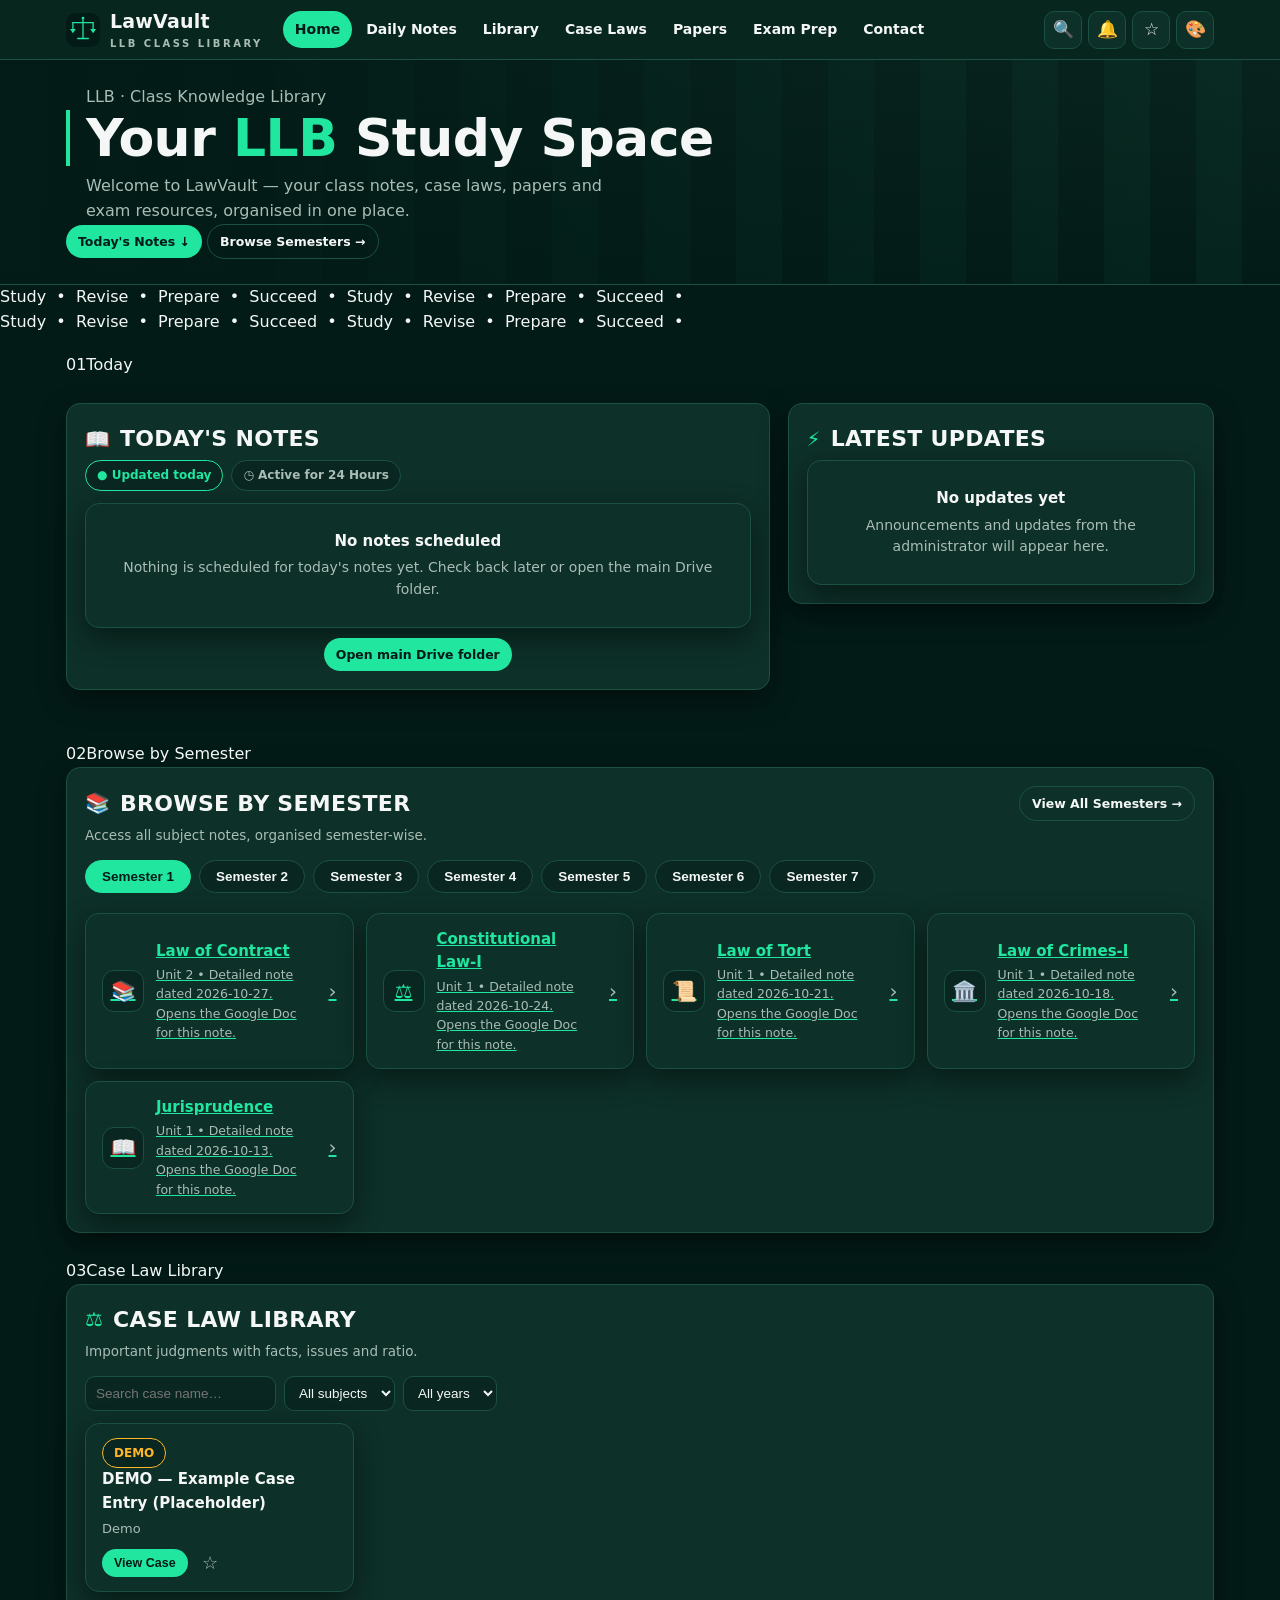
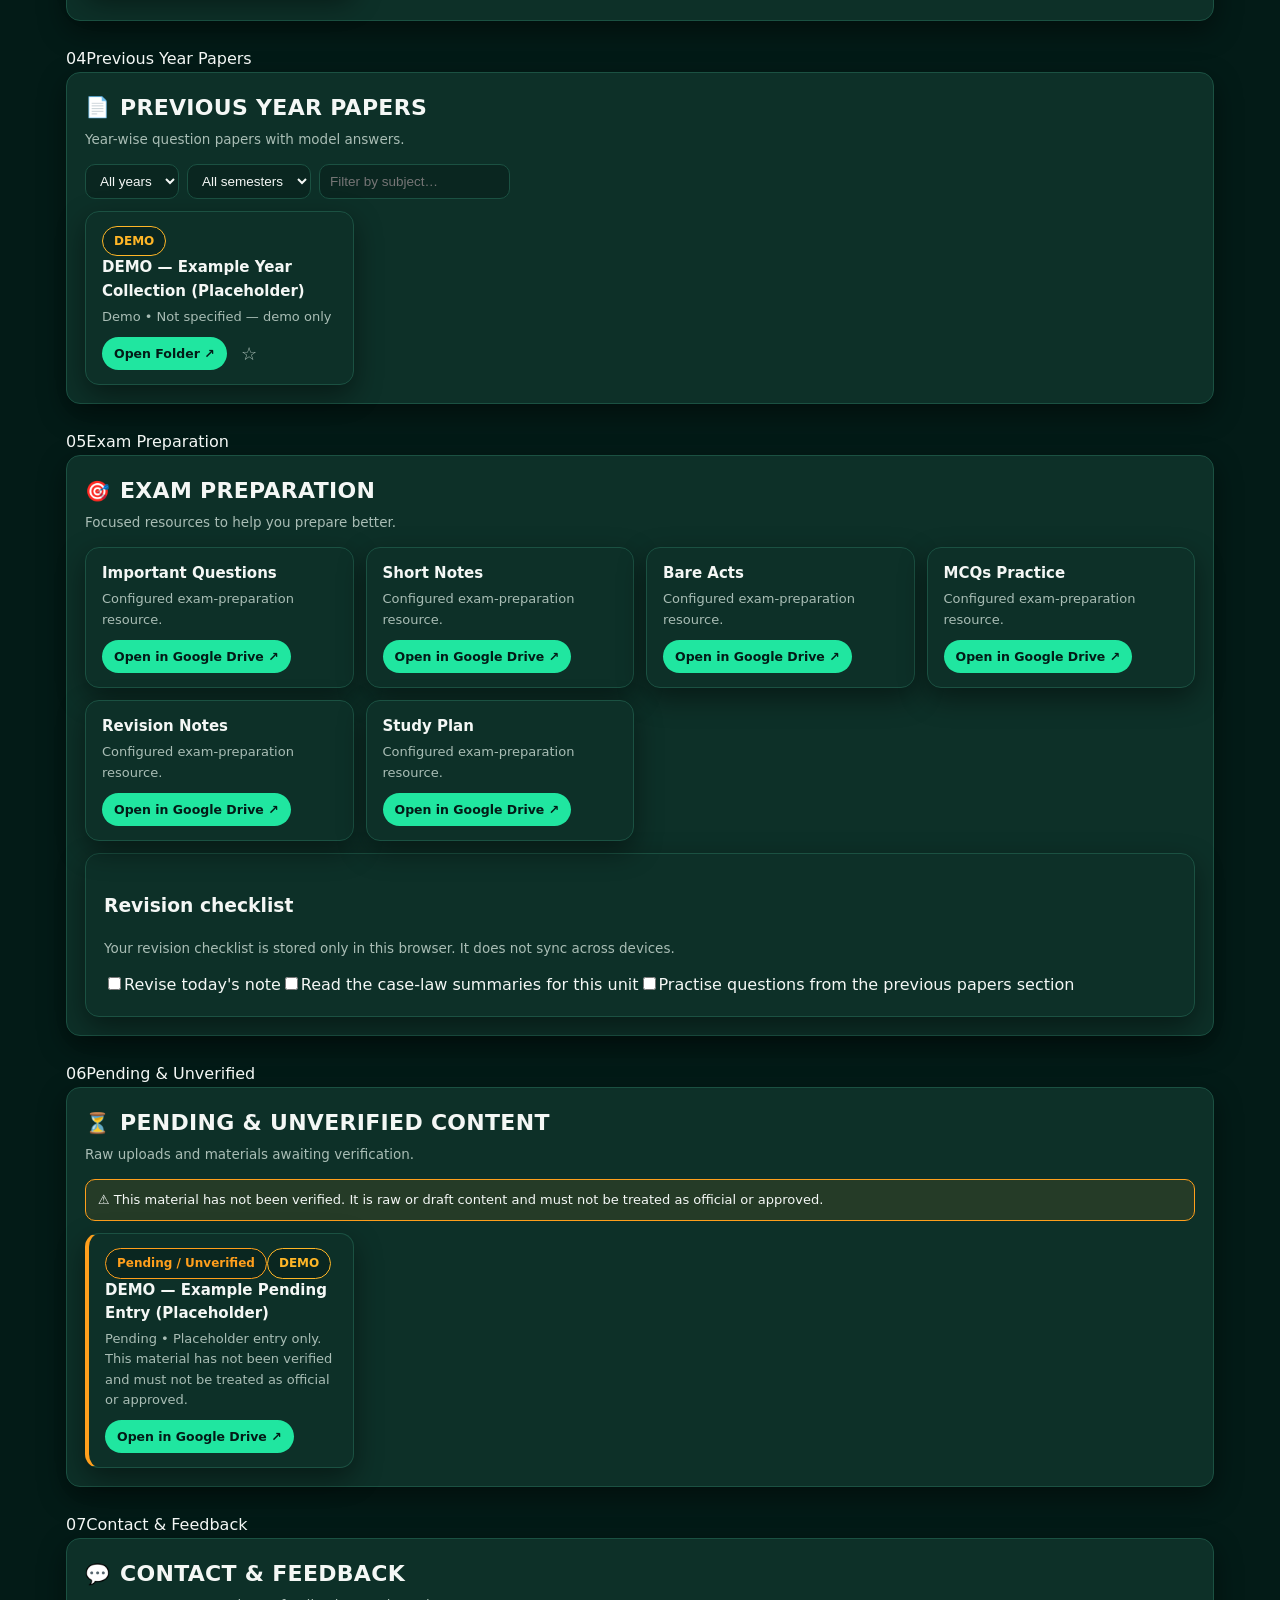
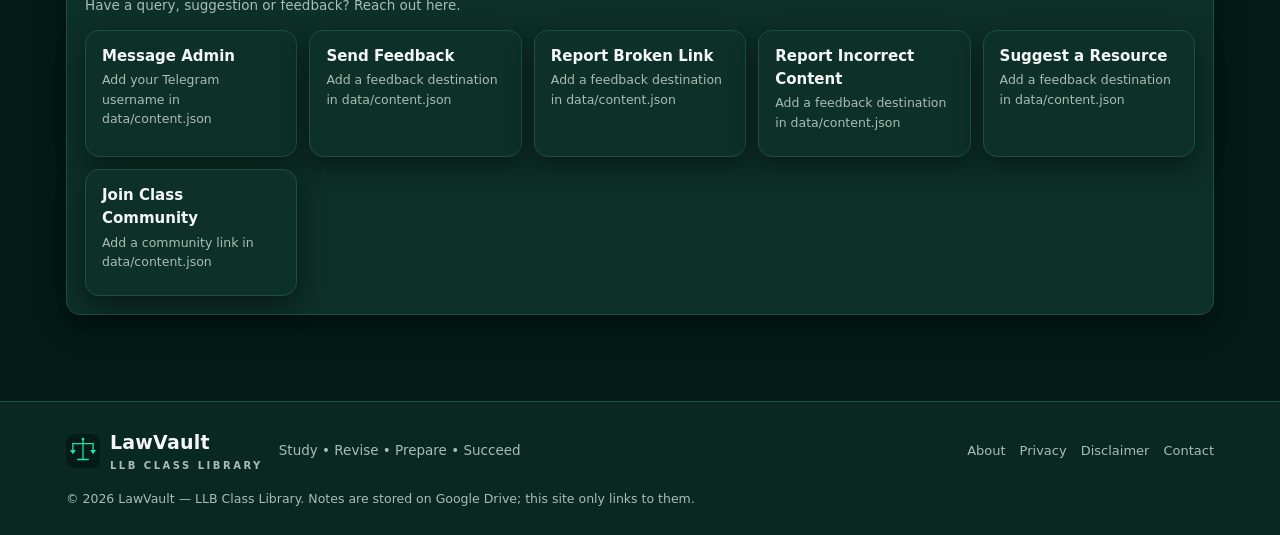
==== commit aef4ae31: "Publish LawVault v4" ====
--- a/index.html
+++ b/index.html
@@ -15,6 +15,7 @@
 <a class="skip" href="#today">Skip to today's notes</a>
 
 <header class="site-header">
+  <div class="scroll-progress" id="scrollProgress" aria-hidden="true"></div>
   <div class="header-in">
     <a class="brand" href="#home" aria-label="LawVault home">
       <img src="./assets/images/logo.svg" alt="LawVault logo" width="34" height="34">
@@ -41,25 +42,54 @@
   </div>
 </div>
 
-<section class="welcome" id="home">
+<section class="welcome" id="home" aria-label="Welcome">
+  <div class="welcome-art" id="welcomeArt" aria-hidden="true">
+    <div class="aurora aurora-a"></div>
+    <div class="aurora aurora-b"></div>
+    <svg class="scales" id="scalesSvg" viewBox="0 0 200 200" fill="none" aria-hidden="true">
+      <g stroke="currentColor" stroke-width="2.5" stroke-linecap="round" stroke-linejoin="round">
+        <path class="draw" pathLength="1" d="M100 28 L100 168"/>
+        <path class="draw" pathLength="1" d="M38 52 L162 52"/>
+        <path class="draw" pathLength="1" d="M100 28 m-7 0 a7 7 0 1 0 14 0 a7 7 0 1 0 -14 0"/>
+        <path class="draw" pathLength="1" d="M84 168 L116 168 M92 168 L92 156 M108 168 L108 156"/>
+        <path class="draw" pathLength="1" d="M38 52 L38 96 M38 96 L24 122 M38 96 L52 122 M24 122 L52 122"/>
+        <path class="draw" pathLength="1" d="M162 52 L162 96 M162 96 L148 122 M162 96 L176 122 M148 122 L176 122"/>
+        <path class="draw" pathLength="1" d="M100 40 L100 52"/>
+      </g>
+    </svg>
+  </div>
   <div class="welcome-in">
-    <h1 id="welcomeTitle">Your LLB Study Space</h1>
+    <p class="welcome-kicker" data-mask>LLB · Class Knowledge Library</p>
+    <h1 id="welcomeTitle" data-mask>Your LLB Study Space</h1>
     <p id="welcomeSub"></p>
     <p class="festival-note" id="festivalNote" aria-live="polite"></p>
+    <div class="welcome-links">
+      <a class="btn small" href="#today">Today's Notes ↓</a>
+      <a class="btn ghost small" href="#semesters">Browse Semesters →</a>
+    </div>
   </div>
 </section>
 
+<div class="marquee" aria-hidden="true">
+  <div class="marquee-inner">
+    <span>Study&nbsp;&nbsp;•&nbsp;&nbsp;Revise&nbsp;&nbsp;•&nbsp;&nbsp;Prepare&nbsp;&nbsp;•&nbsp;&nbsp;Succeed&nbsp;&nbsp;•&nbsp;&nbsp;Study&nbsp;&nbsp;•&nbsp;&nbsp;Revise&nbsp;&nbsp;•&nbsp;&nbsp;Prepare&nbsp;&nbsp;•&nbsp;&nbsp;Succeed&nbsp;&nbsp;•&nbsp;&nbsp;</span>
+    <span>Study&nbsp;&nbsp;•&nbsp;&nbsp;Revise&nbsp;&nbsp;•&nbsp;&nbsp;Prepare&nbsp;&nbsp;•&nbsp;&nbsp;Succeed&nbsp;&nbsp;•&nbsp;&nbsp;Study&nbsp;&nbsp;•&nbsp;&nbsp;Revise&nbsp;&nbsp;•&nbsp;&nbsp;Prepare&nbsp;&nbsp;•&nbsp;&nbsp;Succeed&nbsp;&nbsp;•&nbsp;&nbsp;</span>
+  </div>
+</div>
+
 <main class="wrap">
   <div id="announceBar"></div>
+  <noscript><div class="card empty"><strong>JavaScript is off</strong>LawVault loads its content from two configuration files with JavaScript. Please enable JavaScript to browse the notes, or open the main Drive folder directly from the link in the site footer.</div></noscript>
 
   <!-- priority area: today's notes + latest updates -->
+  <div class="chapter-tag" data-chapter="today"><span class="chapter-num">01</span><span class="chapter-label">Today</span><span class="chapter-rule"></span></div>
   <div class="main-grid">
     <section class="block card pad" id="today" aria-label="Today's notes">
-      <div class="sec-head"><span class="ico">📖</span><h2>TODAY'S NOTES</h2></div>
+      <div class="sec-head"><span class="ico">📖</span><h2 data-mask>TODAY'S NOTES</h2></div>
       <div id="todayBody"><div class="empty">Loading…</div></div>
     </section>
     <section class="block card pad" id="updates" aria-label="Latest updates">
-      <div class="sec-head"><span class="ico">⚡</span><h2>LATEST UPDATES</h2></div>
+      <div class="sec-head"><span class="ico">⚡</span><h2 data-mask>LATEST UPDATES</h2></div>
       <div id="updatesBody"><div class="empty">Loading…</div></div>
     </section>
   </div>
@@ -71,8 +101,9 @@
   <!-- remaining sections, reordered/hidden from data/site-config.json -->
   <div id="sections">
     <section class="block" data-section="semesters" id="semesters" aria-label="Browse by semester">
+      <div class="chapter-tag"><span class="chapter-num">02</span><span class="chapter-label">Browse by Semester</span><span class="chapter-rule"></span></div>
       <div class="card pad">
-        <div class="sec-head"><span class="ico">📚</span><h2>BROWSE BY SEMESTER</h2>
+        <div class="sec-head"><span class="ico">📚</span><h2 data-mask>BROWSE BY SEMESTER</h2>
           <div class="sec-actions"><a class="btn ghost small" href="#semesters">View All Semesters →</a></div>
         </div>
         <p class="sec-sub">Access all subject notes, organised semester-wise.</p>
@@ -82,40 +113,45 @@
     </section>
 
     <section class="block" data-section="cases" id="cases" aria-label="Case law library">
+      <div class="chapter-tag"><span class="chapter-num">03</span><span class="chapter-label">Case Law Library</span><span class="chapter-rule"></span></div>
       <div class="card pad">
-        <div class="sec-head"><span class="ico">⚖️</span><h2>CASE LAW LIBRARY</h2></div>
+        <div class="sec-head"><span class="ico">⚖️</span><h2 data-mask>CASE LAW LIBRARY</h2></div>
         <p class="sec-sub">Important judgments with facts, issues and ratio.</p>
         <div id="casesBody"></div>
       </div>
     </section>
 
     <section class="block" data-section="papers" id="papers" aria-label="Previous year papers">
+      <div class="chapter-tag"><span class="chapter-num">04</span><span class="chapter-label">Previous Year Papers</span><span class="chapter-rule"></span></div>
       <div class="card pad">
-        <div class="sec-head"><span class="ico">📄</span><h2>PREVIOUS YEAR PAPERS</h2></div>
+        <div class="sec-head"><span class="ico">📄</span><h2 data-mask>PREVIOUS YEAR PAPERS</h2></div>
         <p class="sec-sub">Year-wise question papers with model answers.</p>
         <div id="papersBody"></div>
       </div>
     </section>
 
     <section class="block" data-section="exam" id="exam" aria-label="Exam preparation">
+      <div class="chapter-tag"><span class="chapter-num">05</span><span class="chapter-label">Exam Preparation</span><span class="chapter-rule"></span></div>
       <div class="card pad">
-        <div class="sec-head"><span class="ico">🎯</span><h2>EXAM PREPARATION</h2></div>
+        <div class="sec-head"><span class="ico">🎯</span><h2 data-mask>EXAM PREPARATION</h2></div>
         <p class="sec-sub">Focused resources to help you prepare better.</p>
         <div id="examBody"></div>
       </div>
     </section>
 
     <section class="block" data-section="pending" id="pending" aria-label="Pending and unverified content">
+      <div class="chapter-tag"><span class="chapter-num">06</span><span class="chapter-label">Pending &amp; Unverified</span><span class="chapter-rule"></span></div>
       <div class="card pad">
-        <div class="sec-head"><span class="ico">⏳</span><h2>PENDING &amp; UNVERIFIED CONTENT</h2></div>
+        <div class="sec-head"><span class="ico">⏳</span><h2 data-mask>PENDING &amp; UNVERIFIED CONTENT</h2></div>
         <p class="sec-sub">Raw uploads and materials awaiting verification.</p>
         <div id="pendingBody"></div>
       </div>
     </section>
 
     <section class="block" data-section="contact" id="contact" aria-label="Contact and feedback">
+      <div class="chapter-tag"><span class="chapter-num">07</span><span class="chapter-label">Contact &amp; Feedback</span><span class="chapter-rule"></span></div>
       <div class="card pad">
-        <div class="sec-head"><span class="ico">💬</span><h2>CONTACT &amp; FEEDBACK</h2></div>
+        <div class="sec-head"><span class="ico">💬</span><h2 data-mask>CONTACT &amp; FEEDBACK</h2></div>
         <p class="sec-sub">Have a query, suggestion or feedback? Reach out here.</p>
         <div id="contactBody"></div>
       </div>
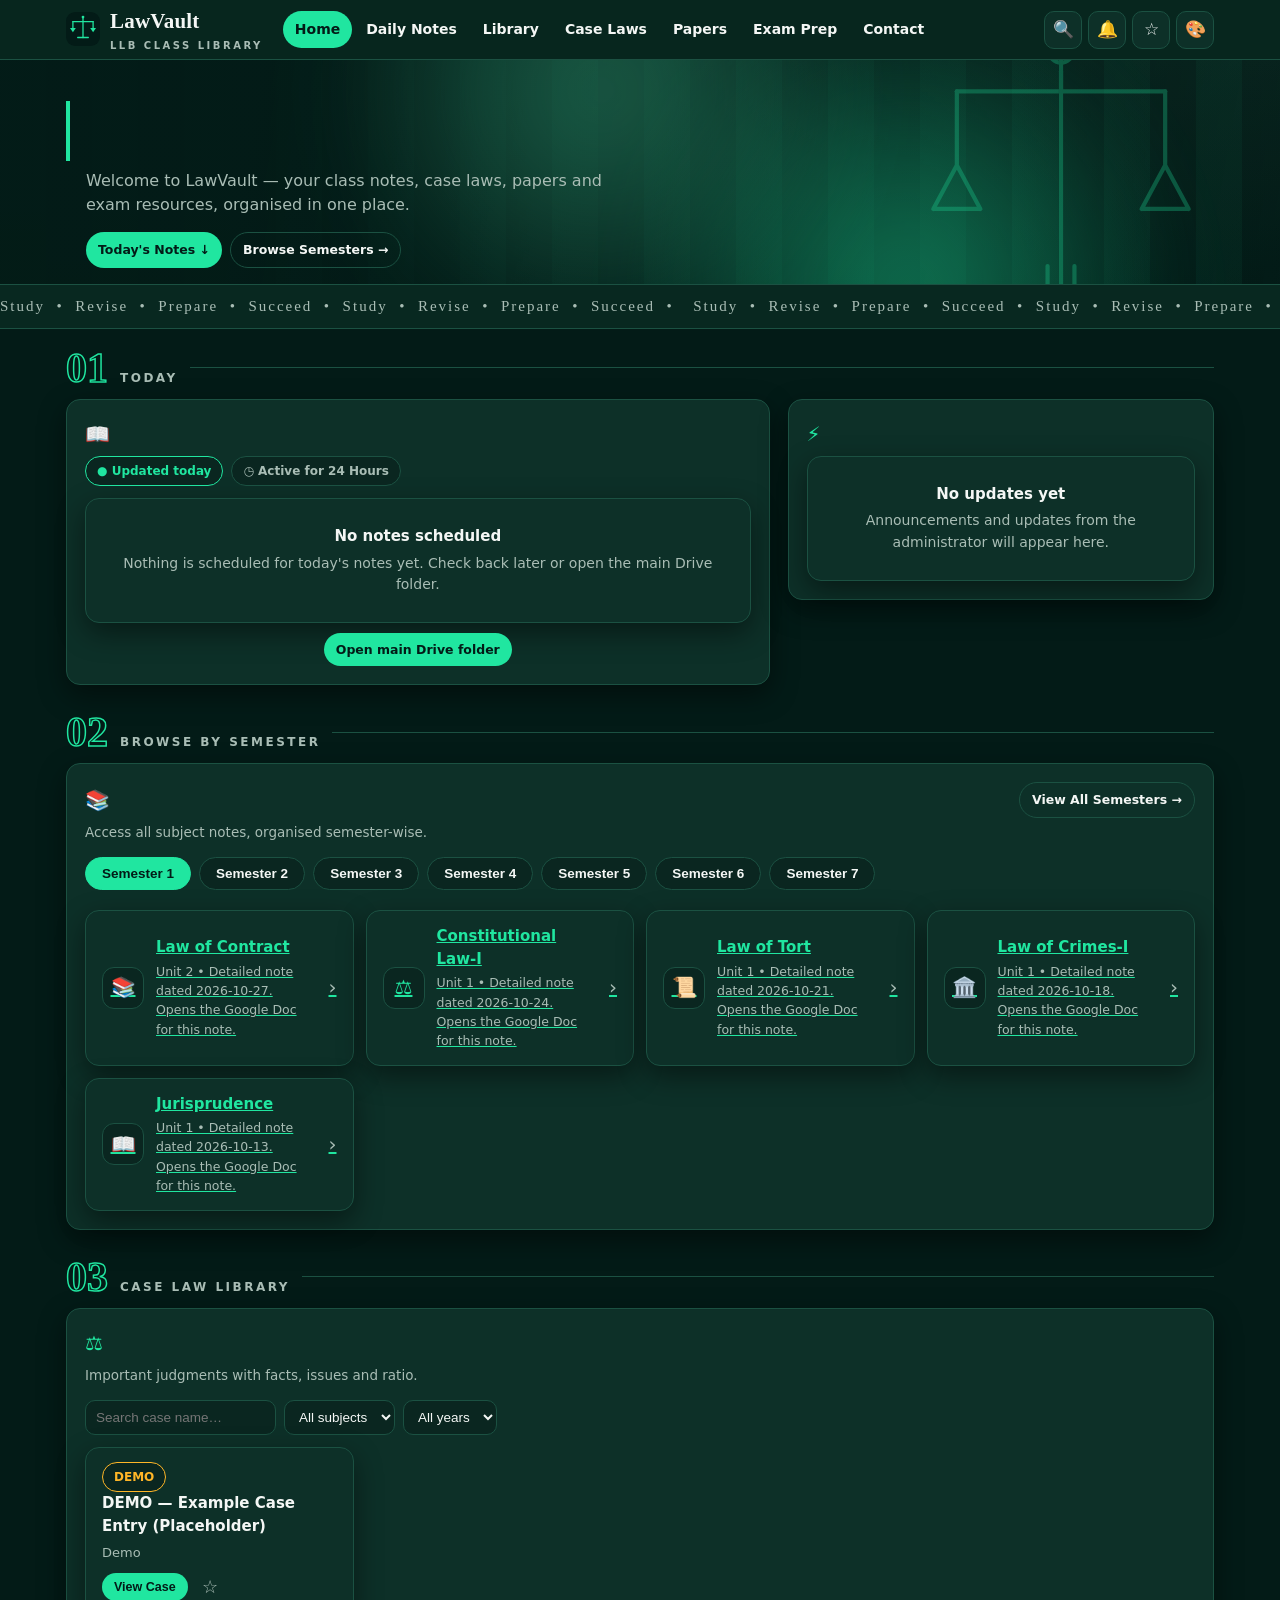
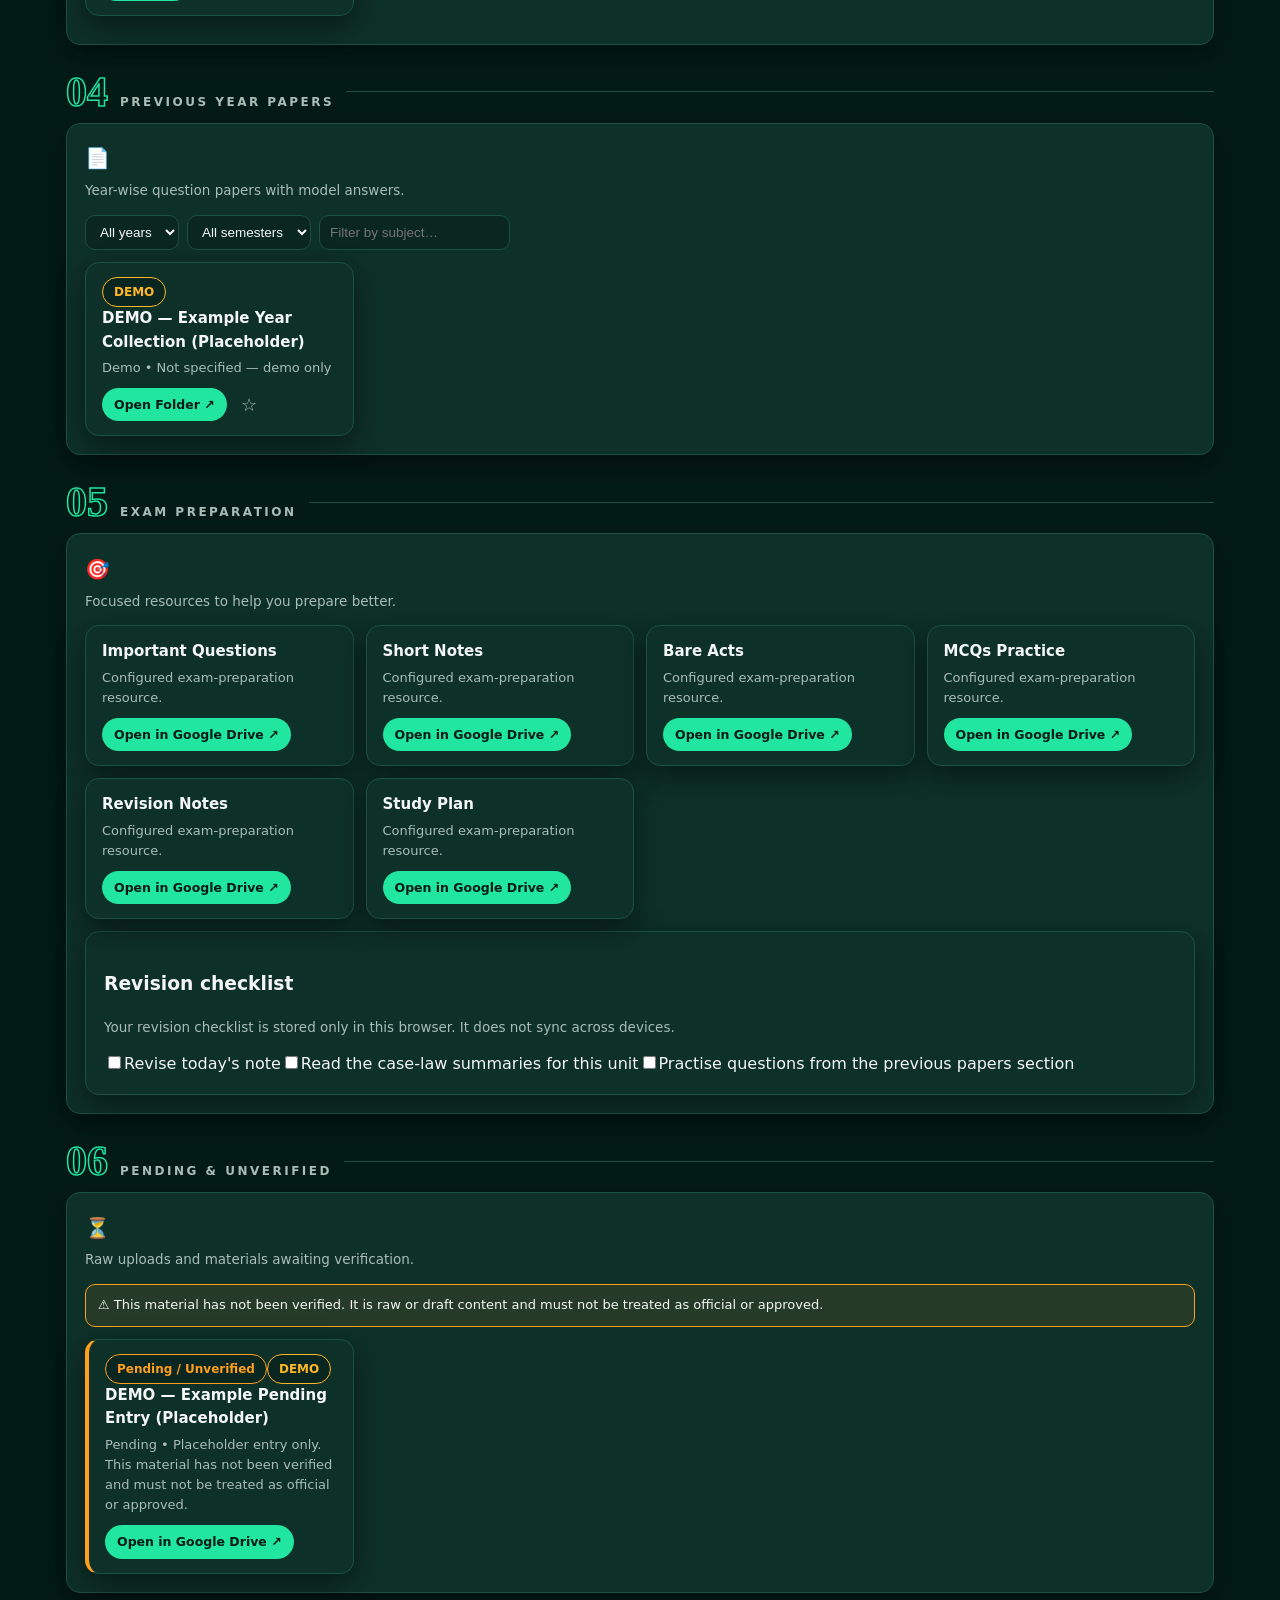
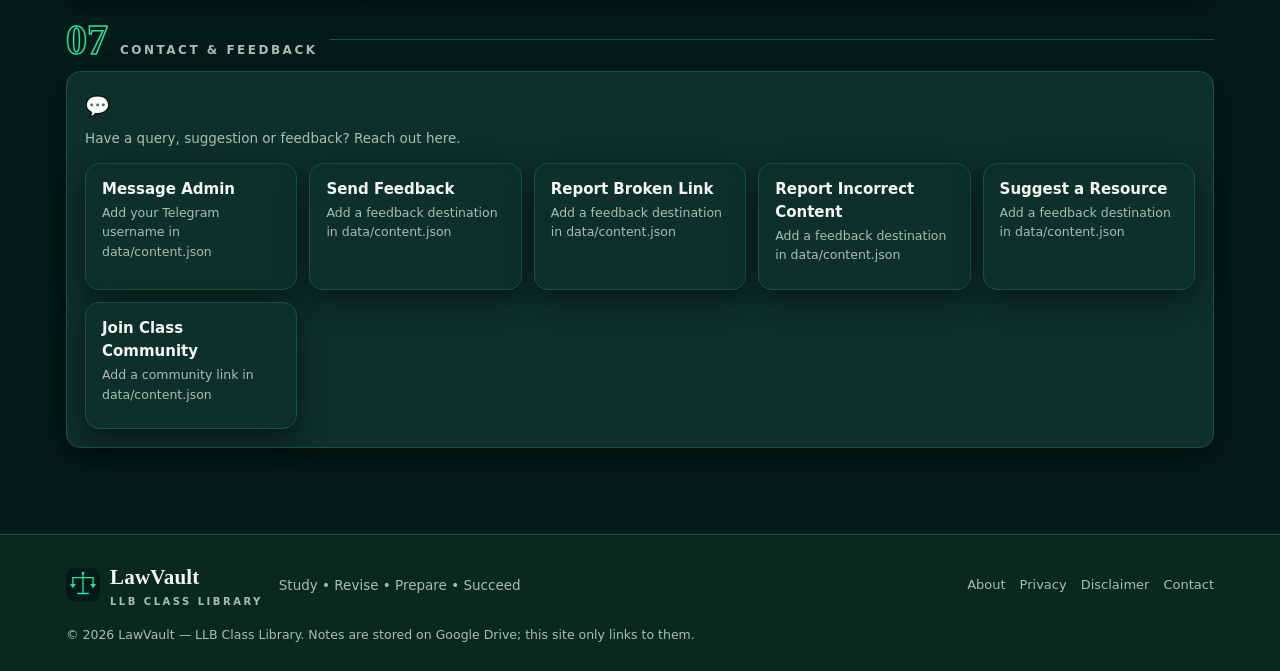
==== commit 8f9b297b: "LawVault V5 final: all admin modules" ====
--- a/index.html
+++ b/index.html
@@ -83,7 +83,7 @@
 
   <!-- priority area: today's notes + latest updates -->
   <div class="chapter-tag" data-chapter="today"><span class="chapter-num">01</span><span class="chapter-label">Today</span><span class="chapter-rule"></span></div>
-  <div class="main-grid">
+  <div class="main-grid" id="todayGrid">
     <section class="block card pad" id="today" aria-label="Today's notes">
       <div class="sec-head"><span class="ico">📖</span><h2 data-mask>TODAY'S NOTES</h2></div>
       <div id="todayBody"><div class="empty">Loading…</div></div>
@@ -172,7 +172,7 @@
       <a href="#home">Disclaimer</a>
       <a href="#contact">Contact</a>
     </nav>
-    <div class="copy">© <span id="year"></span> LawVault — LLB Class Library. Notes are stored on Google Drive; this site only links to them.</div>
+    <div class="copy">© <span id="year"></span> LawVault — LLB Class Library. <span id="footLegal">Notes are stored on Google Drive; this site only links to them.</span></div>
   </div>
 </footer>
 
--- a/assets/css/style.css
+++ b/assets/css/style.css
@@ -1,7 +1,10 @@
-/* LawVault v3 — dark emerald design system.
+/* LawVault v4 — dark emerald design system + editorial motion layer.
    Theme layers (applied in this order): base -> data-mode -> data-color -> data-festival.
    Festival themes always win over manual colour choices; a manual colour
-   choice sets data-festival="none". */
+   choice sets data-festival="none".
+   Motion rules: every hiding/reveal effect is gated behind the `js` class
+   that app.js adds to <html>. Without JavaScript, all content is visible.
+   All motion is disabled under prefers-reduced-motion. */
 :root {
   --bg: #031B17;
   --bg-2: #082820;
@@ -16,6 +19,9 @@
   --shadow: 0 10px 28px rgba(0, 0, 0, 0.45);
   --radius: 14px;
   --header-h: 60px;
+  --serif: Georgia, "Iowan Old Style", "Times New Roman", serif;
+  --sans: system-ui, -apple-system, "Segoe UI", Roboto, sans-serif;
+  --ease: cubic-bezier(0.22, 0.9, 0.28, 1);
 }
 
 /* ---- light mode surfaces (accents still come from color/festival layers) ---- */
@@ -50,11 +56,12 @@
 html { scroll-behavior: smooth; }
 body {
   margin: 0;
-  font-family: system-ui, -apple-system, "Segoe UI", Roboto, sans-serif;
+  font-family: var(--sans);
   background: var(--bg);
   color: var(--text);
   line-height: 1.55;
   -webkit-tap-highlight-color: transparent;
+  overflow-x: hidden;
 }
 a { color: var(--accent); }
 img, svg { max-width: 100%; }
@@ -68,6 +75,12 @@
   backdrop-filter: blur(8px);
   border-bottom: 1px solid var(--border);
 }
+.scroll-progress {
+  position: absolute; top: 0; left: 0; height: 3px; width: 100%;
+  background: var(--accent);
+  transform-origin: 0 50%; transform: scaleX(0);
+  will-change: transform;
+}
 .header-in {
   max-width: 1180px; height: 100%; margin: 0 auto;
   padding: 0 16px;
@@ -75,12 +88,13 @@
 }
 .brand { display: flex; align-items: center; gap: 10px; text-decoration: none; color: var(--text); }
 .brand img { width: 34px; height: 34px; border-radius: 9px; }
-.brand-name { font-weight: 800; font-size: 19px; letter-spacing: 0.2px; }
-.brand-sub { display: block; font-size: 10px; letter-spacing: 2.5px; color: var(--muted); font-weight: 600; }
+.brand-name { font-family: var(--serif); font-weight: 700; font-size: 21px; letter-spacing: 0.2px; }
+.brand-sub { display: block; font-family: var(--sans); font-size: 10px; letter-spacing: 2.5px; color: var(--muted); font-weight: 600; }
 .main-nav { display: flex; gap: 2px; margin-left: 8px; }
 .main-nav a {
   color: var(--text); text-decoration: none; font-size: 14px; font-weight: 600;
   padding: 8px 12px; border-radius: 999px;
+  transition: background 0.2s var(--ease), color 0.2s var(--ease);
 }
 .main-nav a.active, .main-nav a:hover { background: var(--accent); color: var(--accent-ink); }
 .header-tools { margin-left: auto; display: flex; align-items: center; gap: 6px; }
@@ -89,8 +103,9 @@
   color: var(--text); border-radius: 10px; width: 38px; height: 38px;
   display: inline-flex; align-items: center; justify-content: center;
   cursor: pointer; font-size: 17px;
-}
-.icon-btn:hover { border-color: var(--accent); }
+  transition: border-color 0.2s var(--ease), transform 0.2s var(--ease);
+}
+.icon-btn:hover { border-color: var(--accent); transform: translateY(-1px); }
 .icon-btn .dot {
   position: absolute; top: 7px; right: 8px; width: 8px; height: 8px;
   border-radius: 50%; background: var(--accent); display: none;
@@ -104,45 +119,124 @@
   border-bottom: 1px solid var(--border);
   max-height: 25vh; min-height: 190px;
   display: flex; align-items: center;
+  background: linear-gradient(180deg, #0A2620, #031B17);
+}
+html[data-mode="light"] .welcome { background: linear-gradient(180deg, #E4EFE9, #F2F7F4); }
+.welcome-art {
+  position: absolute; inset: 0; overflow: hidden; pointer-events: none;
+  will-change: transform;
   background:
     linear-gradient(100deg, rgba(3,27,23,0.96) 20%, rgba(3,27,23,0.55) 60%, rgba(3,27,23,0.25) 100%),
-    repeating-linear-gradient(90deg, rgba(32,230,160,0.06) 0 46px, rgba(32,230,160,0.0) 46px 92px),
-    linear-gradient(180deg, #0A2620, #031B17);
-}
-html[data-mode="light"] .welcome {
+    repeating-linear-gradient(90deg, rgba(32,230,160,0.06) 0 46px, rgba(32,230,160,0.0) 46px 92px);
+}
+html[data-mode="light"] .welcome-art {
   background:
     linear-gradient(100deg, rgba(242,247,244,0.97) 20%, rgba(242,247,244,0.6) 60%, rgba(242,247,244,0.25) 100%),
-    repeating-linear-gradient(90deg, rgba(3,27,23,0.05) 0 46px, rgba(3,27,23,0) 46px 92px),
-    linear-gradient(180deg, #E4EFE9, #F2F7F4);
-}
+    repeating-linear-gradient(90deg, rgba(3,27,23,0.05) 0 46px, rgba(3,27,23,0) 46px 92px);
+}
+.aurora {
+  position: absolute; width: 46%; aspect-ratio: 1; border-radius: 50%;
+  filter: blur(46px); opacity: 0.45;
+}
+.aurora-a {
+  top: -30%; right: 6%;
+  background: radial-gradient(circle, var(--accent) 0%, transparent 65%);
+  animation: drift-a 14s ease-in-out infinite alternate;
+}
+.aurora-b {
+  bottom: -45%; right: 30%;
+  background: radial-gradient(circle, var(--accent-2) 0%, transparent 65%);
+  opacity: 0.3;
+  animation: drift-b 18s ease-in-out infinite alternate;
+}
+@keyframes drift-a { from { transform: translate(0, 0) scale(1); } to { transform: translate(-8%, 10%) scale(1.12); } }
+@keyframes drift-b { from { transform: translate(0, 0) scale(1.05); } to { transform: translate(10%, -8%) scale(0.95); } }
+.scales {
+  position: absolute; right: 4%; top: 50%; height: 150%; width: auto;
+  transform: translateY(-50%);
+  color: var(--accent); opacity: 0.28;
+}
+.scales .draw { stroke-dasharray: 1; stroke-dashoffset: 0; }
+html.js .scales .draw { stroke-dashoffset: 1; transition: stroke-dashoffset 1.4s var(--ease); }
+html.js .scales.drawn .draw { stroke-dashoffset: 0; }
+html.js .scales.drawn .draw:nth-child(2) { transition-delay: 0.15s; }
+html.js .scales.drawn .draw:nth-child(3) { transition-delay: 0.3s; }
+html.js .scales.drawn .draw:nth-child(4) { transition-delay: 0.45s; }
+html.js .scales.drawn .draw:nth-child(5) { transition-delay: 0.55s; }
+html.js .scales.drawn .draw:nth-child(6) { transition-delay: 0.7s; }
+html.js .scales.drawn .draw:nth-child(7) { transition-delay: 0.85s; }
 .welcome-in { max-width: 1180px; margin: 0 auto; padding: 28px 16px; width: 100%; position: relative; }
+.welcome-kicker {
+  margin: 0 0 6px; padding-left: 20px;
+  font-size: 11px; font-weight: 800; letter-spacing: 3px; text-transform: uppercase;
+  color: var(--accent);
+}
 .welcome h1 {
-  margin: 0 0 8px; font-size: clamp(28px, 4.6vw, 52px);
-  font-weight: 800; letter-spacing: -0.5px; line-height: 1.08;
+  margin: 0 0 8px; font-size: clamp(30px, 4.8vw, 56px);
+  font-family: var(--serif); font-weight: 700; letter-spacing: -0.5px; line-height: 1.06;
   border-left: 4px solid var(--accent); padding-left: 16px;
 }
-.welcome h1 .hl { color: var(--accent); }
+.welcome h1 .hl { color: var(--accent); font-style: italic; }
 .welcome p { margin: 0; color: var(--muted); font-size: clamp(13px, 1.6vw, 16px); max-width: 560px; padding-left: 20px; }
+.welcome-links { display: flex; gap: 8px; flex-wrap: wrap; margin-top: 14px; padding-left: 20px; }
 .festival-note {
   display: none; margin-top: 10px; padding-left: 20px;
   font-size: 13px; color: var(--accent); font-weight: 700;
 }
 html[data-festival]:not([data-festival="none"]) .festival-note { display: block; }
+
+/* ---- masked text reveals (JS-gated: visible without JS) ---- */
+.mask { display: inline-block; overflow: hidden; vertical-align: bottom; padding-bottom: 0.08em; margin-bottom: -0.08em; }
+.mask-word { display: inline-block; will-change: transform; }
+html.js .mask-word { transform: translateY(115%); transition: transform 0.7s var(--ease); }
+html.js .mask-word.in { transform: translateY(0); }
+
+/* ---- marquee strip ---- */
+.marquee {
+  overflow: hidden; border-bottom: 1px solid var(--border);
+  background: var(--bg-2); padding: 9px 0; white-space: nowrap;
+}
+.marquee-inner { display: inline-flex; animation: marquee 30s linear infinite; will-change: transform; }
+.marquee-inner span {
+  font-family: var(--serif); font-size: 15px; letter-spacing: 2px;
+  color: var(--muted); padding-right: 8px;
+}
+@keyframes marquee { from { transform: translateX(0); } to { transform: translateX(-50%); } }
 
 /* ---- layout ---- */
 .wrap { max-width: 1180px; margin: 0 auto; padding: 18px 16px 60px; }
 .main-grid { display: grid; grid-template-columns: 1.65fr 1fr; gap: 18px; align-items: start; }
 section.block { margin: 26px 0; scroll-margin-top: calc(var(--header-h) + 12px); }
+.main-grid section.block { margin: 0; }
 .card {
   background: var(--card); border: 1px solid var(--border);
   border-radius: var(--radius); box-shadow: var(--shadow);
 }
 .pad { padding: 18px; }
 .sec-head { display: flex; align-items: center; gap: 10px; margin: 0 0 4px; }
-.sec-head h2 { margin: 0; font-size: clamp(17px, 2.2vw, 22px); font-weight: 800; letter-spacing: 0.3px; }
+.sec-head h2 {
+  margin: 0; font-size: clamp(17px, 2.2vw, 22px);
+  font-family: var(--serif); font-weight: 700; letter-spacing: 0.3px;
+}
 .sec-head .ico { color: var(--accent); font-size: 20px; }
 .sec-sub { color: var(--muted); font-size: 13.5px; margin: 0 0 14px; }
 .sec-actions { margin-left: auto; }
+
+/* ---- chapter tags ---- */
+.chapter-tag {
+  display: flex; align-items: baseline; gap: 12px;
+  margin: 0 0 10px;
+}
+.chapter-num {
+  font-family: var(--serif); font-size: clamp(30px, 4vw, 42px); font-weight: 700;
+  line-height: 1; color: transparent;
+  -webkit-text-stroke: 1.5px var(--accent);
+}
+.chapter-label {
+  font-size: 12px; font-weight: 800; letter-spacing: 2.5px; text-transform: uppercase;
+  color: var(--muted); white-space: nowrap;
+}
+.chapter-rule { flex: 1; height: 1px; background: var(--border); align-self: center; }
 
 /* ---- badges ---- */
 .badge {
@@ -161,8 +255,9 @@
   border: 0; border-radius: 999px; cursor: pointer;
   background: var(--accent); color: var(--accent-ink);
   font-weight: 700; font-size: 13.5px; padding: 9px 16px; text-decoration: none;
-}
-.btn:hover { background: var(--accent-2); }
+  transition: background 0.2s var(--ease), transform 0.2s var(--ease);
+}
+.btn:hover { background: var(--accent-2); transform: translateY(-1px); }
 .btn.ghost { background: transparent; color: var(--text); border: 1px solid var(--border); }
 .btn.ghost:hover { border-color: var(--accent); color: var(--accent); }
 .btn.small { padding: 7px 12px; font-size: 12.5px; }
@@ -170,17 +265,30 @@
 
 /* ---- today notes cards ---- */
 .today-cards { display: grid; grid-template-columns: repeat(auto-fill, minmax(200px, 1fr)); gap: 12px; }
-.today-card { overflow: hidden; display: flex; flex-direction: column; }
+.today-card { overflow: hidden; display: flex; flex-direction: column; position: relative; }
+.today-card::after {
+  content: ""; position: absolute; left: 0; right: 0; bottom: 0; height: 3px;
+  background: var(--accent); transform: scaleX(0); transform-origin: 0 50%;
+  transition: transform 0.35s var(--ease);
+}
+.today-card:hover::after, .today-card:focus-within::after { transform: scaleX(1); }
 .thumb {
-  height: 96px; border-radius: var(--radius) var(--radius) 0 0;
+  position: relative; height: 96px; border-radius: var(--radius) var(--radius) 0 0;
   background:
     radial-gradient(circle at 20% 30%, rgba(32,230,160,0.25), transparent 55%),
     linear-gradient(135deg, #0A2620, #031B17);
   border-bottom: 1px solid var(--border);
-  display: flex; align-items: flex-end; padding: 10px 12px;
+  display: flex; align-items: flex-end; padding: 10px 12px; overflow: hidden;
 }
 html[data-mode="light"] .thumb { background: linear-gradient(135deg, #DCEEE5, #F2F7F4); }
-.thumb span { font-size: 11px; font-weight: 800; letter-spacing: 1.5px; color: var(--accent); text-transform: uppercase; }
+.thumb::after {
+  content: ""; position: absolute; inset: 0;
+  background: linear-gradient(100deg, transparent, color-mix(in srgb, var(--accent) 22%, transparent), transparent);
+  clip-path: inset(0 100% 0 0);
+  transition: clip-path 0.6s var(--ease);
+}
+.today-card:hover .thumb::after, .today-card:focus-within .thumb::after { clip-path: inset(0 0 0 0); }
+.thumb span { font-size: 11px; font-weight: 800; letter-spacing: 1.5px; color: var(--accent); text-transform: uppercase; position: relative; }
 .today-body { padding: 12px 14px; display: flex; flex-direction: column; gap: 6px; flex: 1; }
 .today-body h3 { margin: 0; font-size: 15px; }
 .today-body p { margin: 0; font-size: 13px; color: var(--muted); flex: 1; }
@@ -208,10 +316,18 @@
   flex: 0 0 auto; border: 1px solid var(--border); background: var(--card-2);
   color: var(--text); border-radius: 999px; padding: 8px 16px;
   font-size: 13.5px; font-weight: 700; cursor: pointer;
-}
+  transition: background 0.2s var(--ease), color 0.2s var(--ease), transform 0.2s var(--ease);
+}
+.sem-tab:hover { transform: translateY(-1px); }
 .sem-tab.active { background: var(--accent); border-color: var(--accent); color: var(--accent-ink); }
 .subj-grid { display: grid; grid-template-columns: repeat(auto-fill, minmax(240px, 1fr)); gap: 12px; margin-top: 14px; }
-.subj-card { padding: 14px 16px; display: flex; align-items: center; gap: 12px; }
+.subj-card { padding: 14px 16px; display: flex; align-items: center; gap: 12px; position: relative; overflow: hidden; }
+.subj-card::after {
+  content: ""; position: absolute; left: 0; right: 0; bottom: 0; height: 3px;
+  background: var(--accent); transform: scaleX(0); transform-origin: 0 50%;
+  transition: transform 0.35s var(--ease);
+}
+.subj-card:hover::after, .subj-card:focus-within::after { transform: scaleX(1); }
 .subj-ico {
   flex: 0 0 auto; width: 42px; height: 42px; border-radius: 12px;
   background: var(--card-2); border: 1px solid var(--border);
@@ -220,12 +336,13 @@
 }
 .subj-card h3 { margin: 0; font-size: 15px; }
 .subj-card p { margin: 2px 0 0; font-size: 12.5px; color: var(--muted); }
-.subj-card .go { margin-left: auto; color: var(--muted); font-size: 20px; text-decoration: none; }
+.subj-card .go { margin-left: auto; color: var(--muted); font-size: 20px; text-decoration: none; transition: transform 0.2s var(--ease), color 0.2s var(--ease); }
 .subj-card:hover { border-color: var(--accent); }
+.subj-card:hover .go { transform: translateX(4px); color: var(--accent); }
 
 /* ---- generic grids ---- */
 .grid { display: grid; grid-template-columns: repeat(auto-fill, minmax(220px, 1fr)); gap: 12px; }
-.mini-card { padding: 14px 16px; }
+.mini-card { padding: 14px 16px; position: relative; }
 .mini-card h3 { margin: 0 0 4px; font-size: 15px; }
 .mini-card p { margin: 0 0 10px; font-size: 13px; color: var(--muted); }
 .filters { display: flex; gap: 8px; flex-wrap: wrap; margin: 0 0 12px; }
@@ -327,15 +444,22 @@
 .skip { position: absolute; left: -999px; }
 .skip:focus { left: 8px; top: 8px; background: var(--accent); color: var(--accent-ink); padding: 8px 12px; border-radius: 8px; z-index: 100; }
 
-/* reveal animation (restrained) */
-@media (prefers-reduced-motion: no-preference) {
-  .reveal { opacity: 0; transform: translateY(14px); transition: opacity 0.5s ease, transform 0.5s ease; }
-  .reveal.in { opacity: 1; transform: none; }
-  html { scroll-behavior: smooth; }
-}
+/* ---- scroll reveals (JS-gated: visible without JS; stagger via inline delay) ---- */
+html.js .reveal {
+  opacity: 0; transform: translateY(16px);
+  transition: opacity 0.55s var(--ease), transform 0.55s var(--ease);
+}
+html.js .reveal.in { opacity: 1; transform: none; }
+html.js .reveal.in:hover { transform: translateY(-3px); }
+html.js a.reveal.in:hover, html.js .today-card.reveal.in:hover { transform: translateY(-3px); }
+
+/* ---- reduced motion: everything static, fully readable ---- */
 @media (prefers-reduced-motion: reduce) {
-  .reveal { opacity: 1; transform: none; }
-  * { animation: none !important; transition: none !important; }
+  html { scroll-behavior: auto; }
+  .aurora, .marquee-inner { animation: none !important; }
+  html.js .reveal, html.js .mask-word { opacity: 1 !important; transform: none !important; transition: none !important; }
+  html.js .scales .draw { stroke-dashoffset: 0 !important; transition: none !important; }
+  * { animation-duration: 0.01ms !important; transition-duration: 0.01ms !important; }
 }
 
 /* ---- responsive ---- */
@@ -350,6 +474,7 @@
   }
   .main-nav.mobile-open a { padding: 12px 10px; border-radius: 10px; }
   .welcome { min-height: 150px; }
+  .scales { opacity: 0.16; }
 }
 @media (max-width: 560px) {
   .brand-sub { display: none; }
@@ -357,4 +482,8 @@
   .icon-btn { width: 34px; height: 34px; }
   .today-cards { grid-template-columns: 1fr 1fr; }
   .thumb { height: 74px; }
-}
+  .scales { display: none; }
+  /* lighter motion on phones */
+  html.js .reveal { transform: translateY(8px); }
+  .marquee-inner { animation-duration: 44s; }
+}
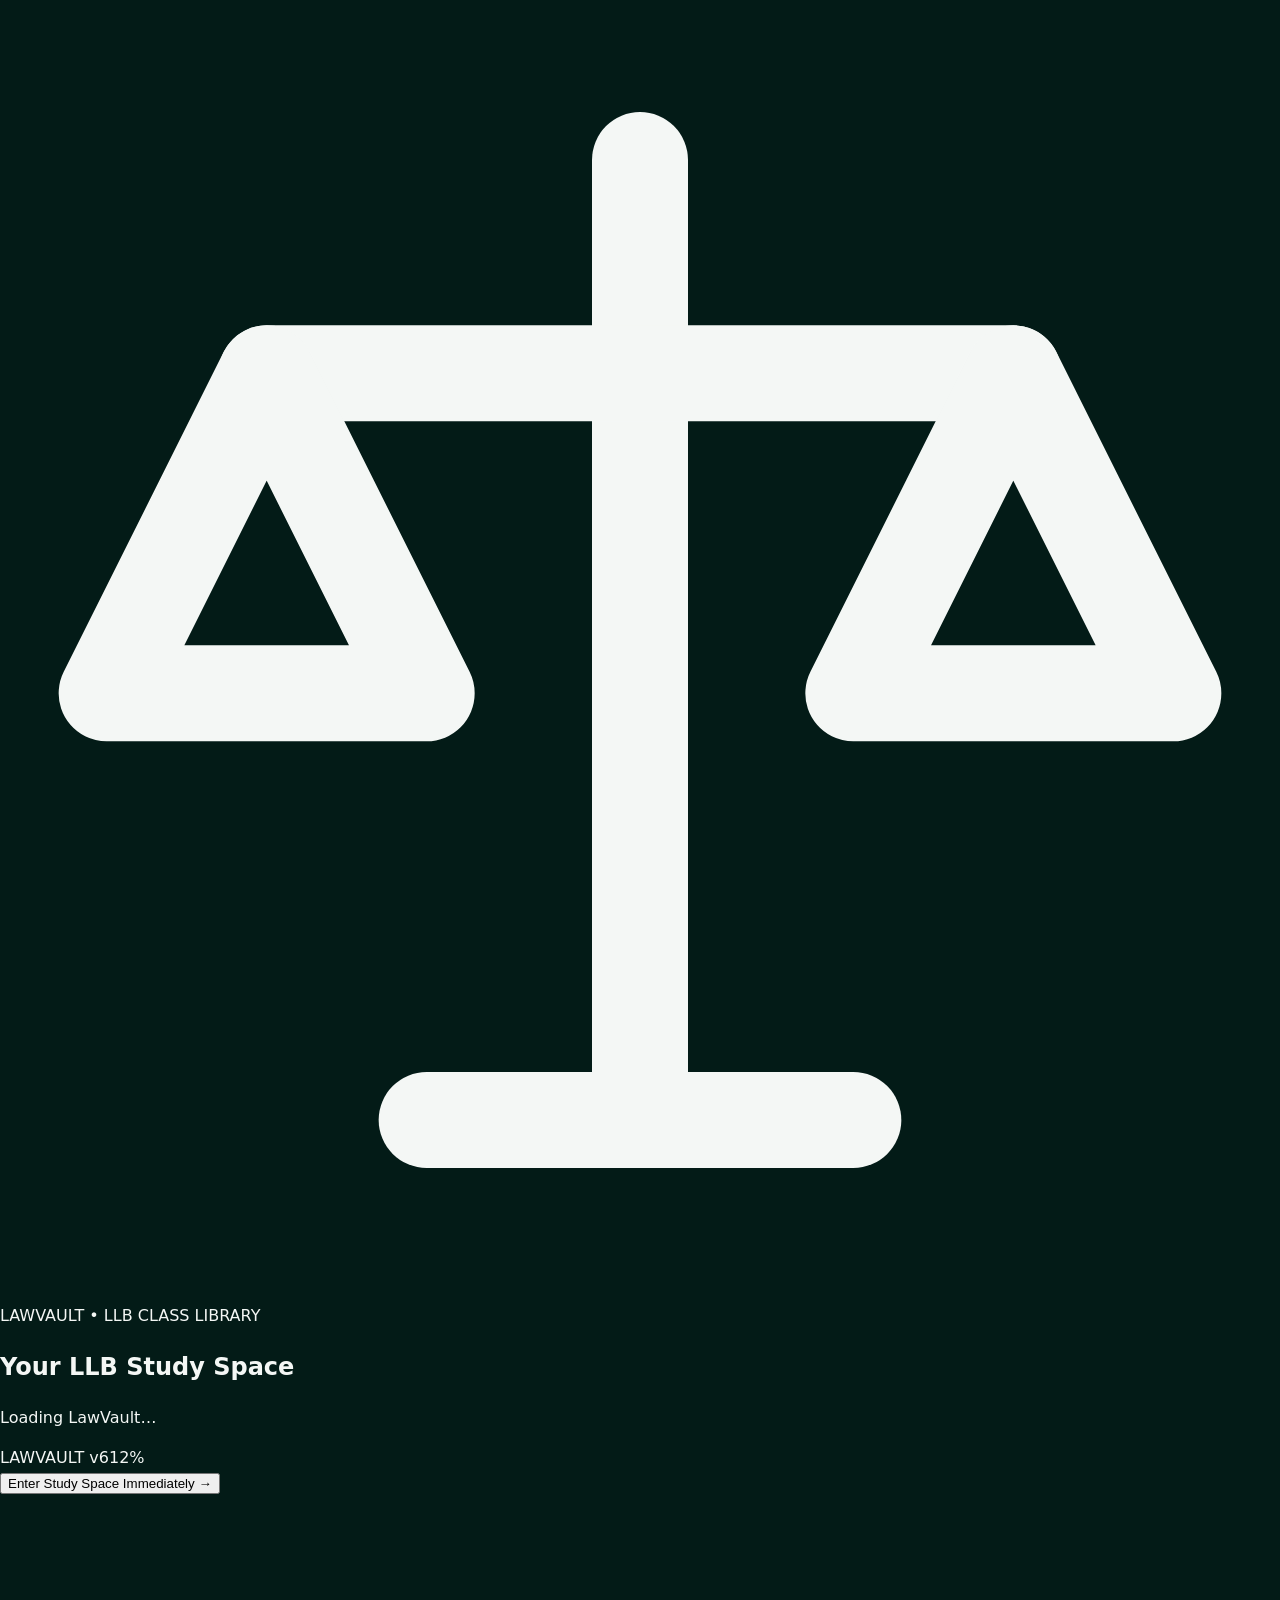
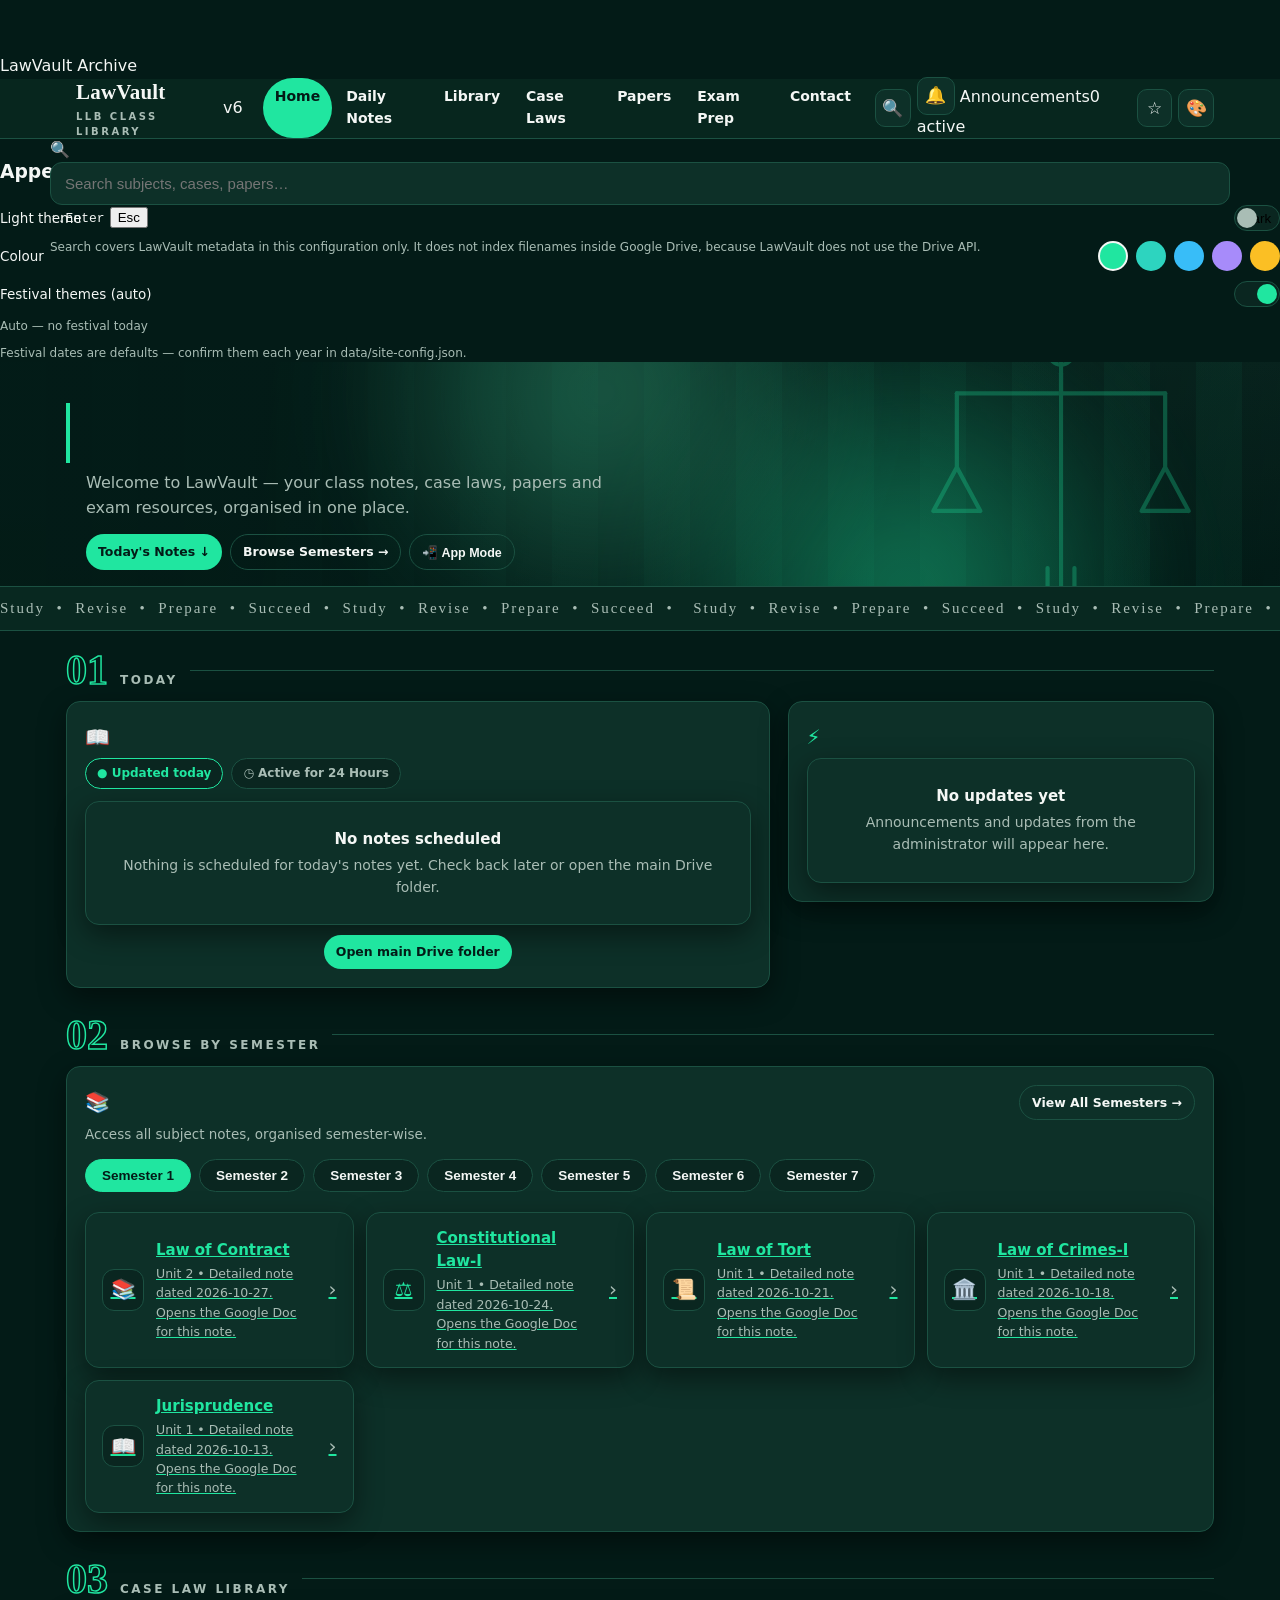
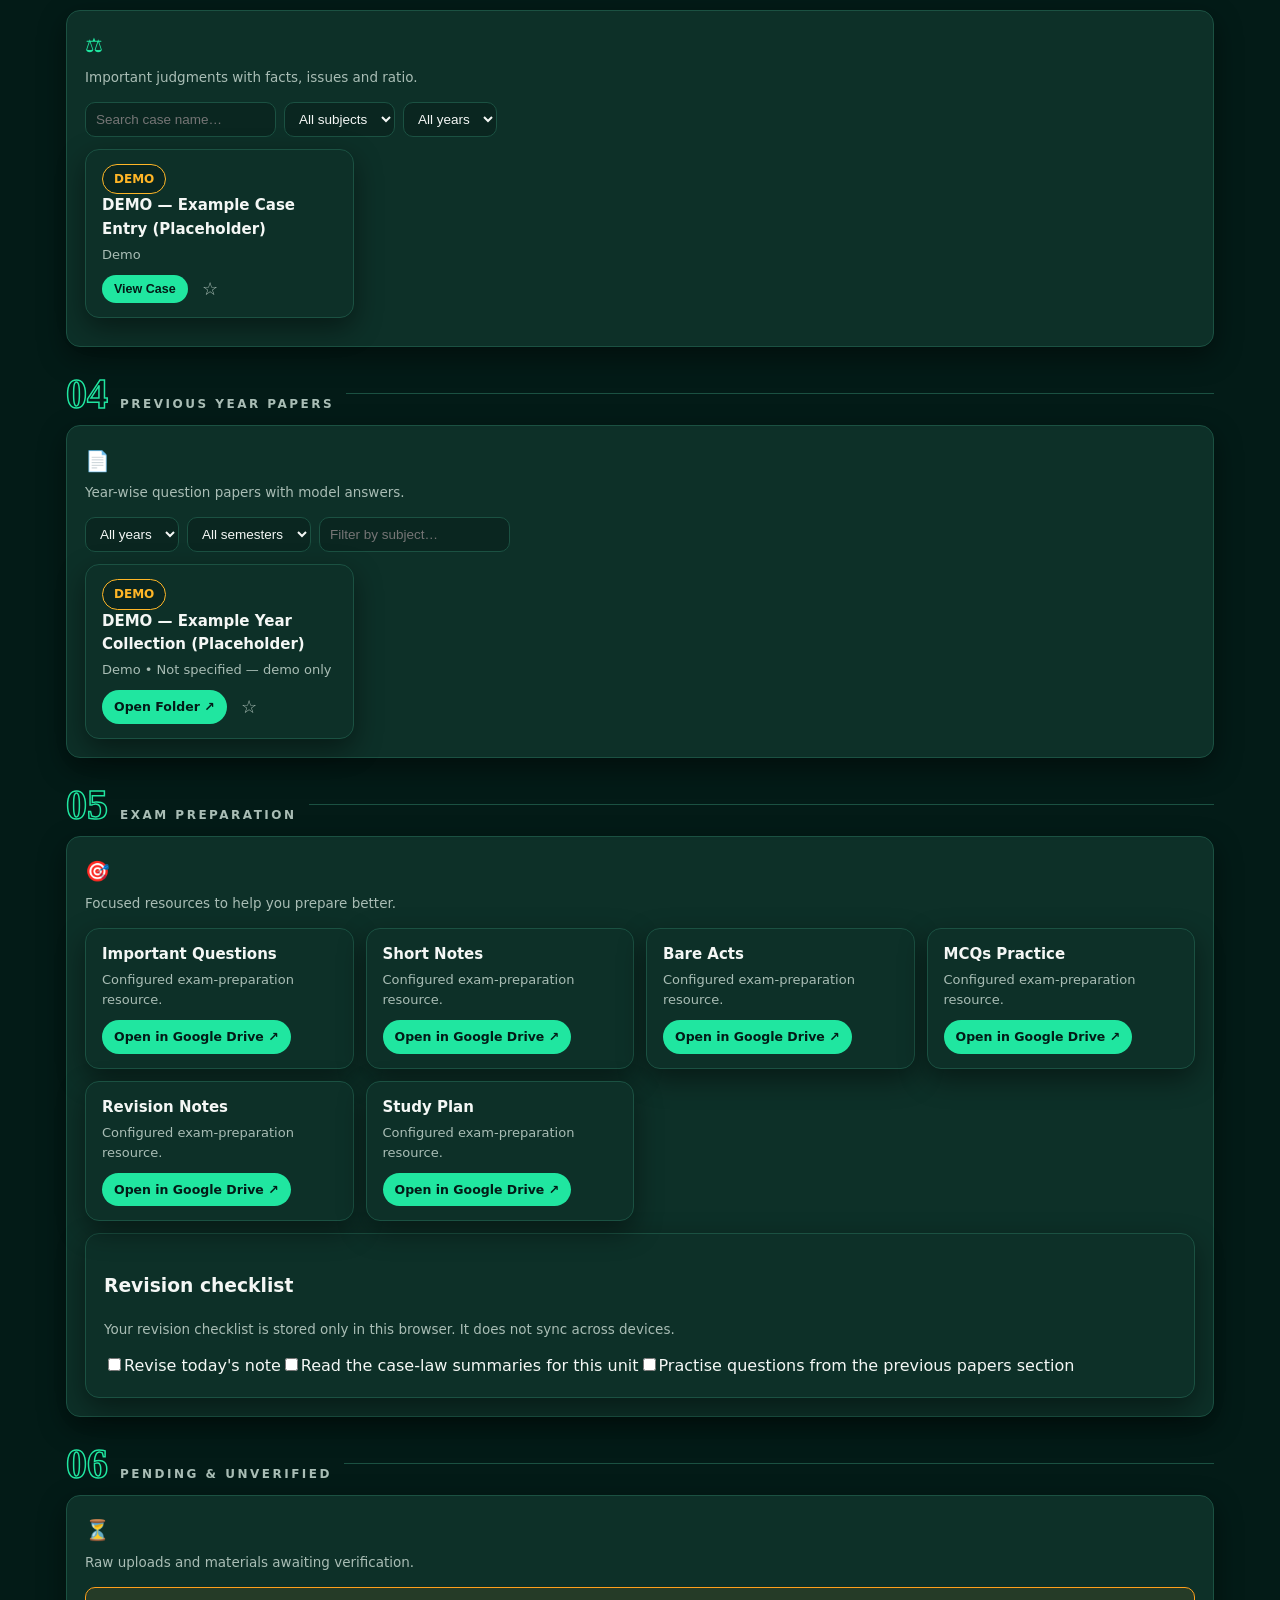
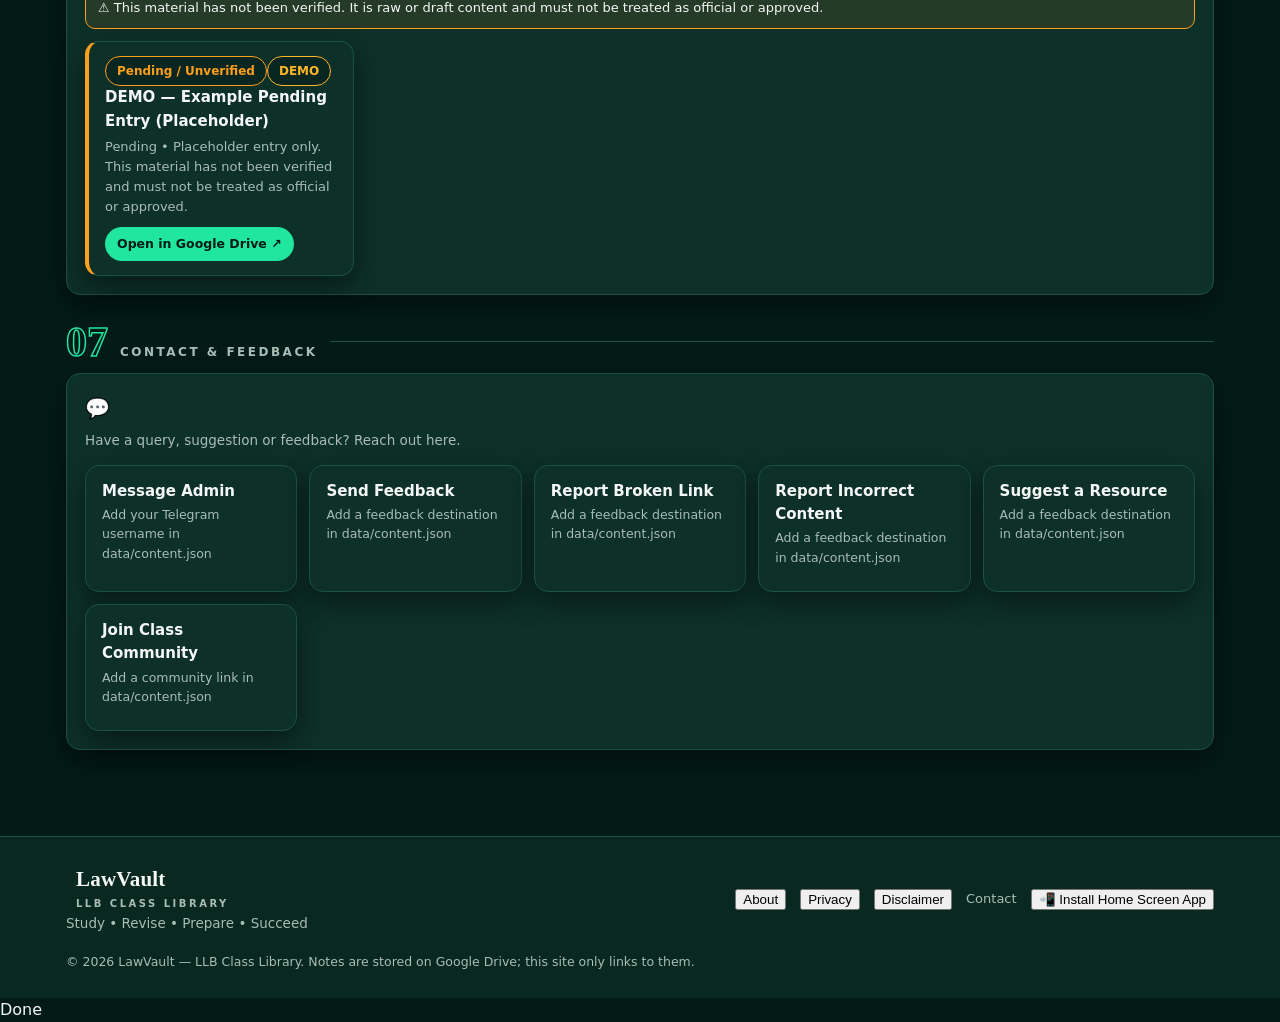
==== commit 0bbd9a15: "Publish LawVault v6" ====
--- a/index.html
+++ b/index.html
@@ -2,45 +2,108 @@
 <html lang="en" data-mode="dark" data-color="emerald" data-festival="none">
 <head>
 <meta charset="utf-8">
-<meta name="viewport" content="width=device-width, initial-scale=1">
+<meta name="viewport" content="width=device-width, initial-scale=1, maximum-scale=5">
 <title>LawVault — Your LLB Class Knowledge Library</title>
 <meta name="description" content="LawVault: your LLB class notes, case laws, papers and exam resources, organised in one place. Notes are stored on Google Drive; this site is the index and navigation layer.">
 <meta name="theme-color" content="#031B17">
+<meta name="apple-mobile-web-app-capable" content="yes">
+<meta name="apple-mobile-web-app-status-bar-style" content="black-translucent">
+<meta name="apple-mobile-web-app-title" content="LawVault">
 <link rel="icon" type="image/svg+xml" href="./assets/images/logo.svg">
 <link rel="apple-touch-icon" href="./assets/images/icon-192.png">
 <link rel="manifest" href="./manifest.webmanifest">
+<link rel="preconnect" href="https://fonts.googleapis.com">
+<link rel="preconnect" href="https://fonts.gstatic.com" crossorigin>
+<link href="https://fonts.googleapis.com/css2?family=Cormorant+Garamond:ital,wght@0,500;0,600;0,700;1,600&family=JetBrains+Mono:wght@400;500;600&family=Plus+Jakarta+Sans:wght@400;500;600;700&display=swap" rel="stylesheet">
 <link rel="stylesheet" href="./assets/css/style.css">
+<noscript><style>.lv-preloader{display:none!important}</style></noscript>
 </head>
 <body>
 <a class="skip" href="#today">Skip to today's notes</a>
+
+<!-- Preloader: hidden by app.js once the site has rendered, and by the
+     inline safety timer below if app.js ever fails to load. -->
+<div class="lv-preloader" id="lvPreloader" role="status" aria-live="polite">
+  <div class="preloader-mark">
+    <div class="preloader-halo" aria-hidden="true"></div>
+    <div class="preloader-tile" aria-hidden="true">
+      <svg viewBox="0 0 24 24" fill="none" stroke="currentColor" stroke-width="1.8" stroke-linecap="round" stroke-linejoin="round" aria-hidden="true">
+        <path class="preloader-svg-path" d="M12 3v18"/>
+        <path class="preloader-svg-path" d="M5 7h14"/>
+        <path class="preloader-svg-path" d="M5 7l-3 6h6l-3-6z"/>
+        <path class="preloader-svg-path" d="M19 7l-3 6h6l-3-6z"/>
+        <path class="preloader-svg-path" d="M8 21h8"/>
+      </svg>
+    </div>
+  </div>
+  <p class="preloader-kicker">LAWVAULT • LLB CLASS LIBRARY</p>
+  <h2 class="preloader-title">Your LLB Study Space</h2>
+  <p class="preloader-step" id="preloaderStep">Loading LawVault…</p>
+  <div class="preloader-track" aria-hidden="true"><div class="preloader-fill" id="preloaderFill"></div></div>
+  <div class="preloader-meta" aria-hidden="true"><span>LAWVAULT v6</span><span class="preloader-pct" id="preloaderPct">12%</span></div>
+  <button class="preloader-skip" id="preloaderSkip" type="button">Enter Study Space Immediately →</button>
+</div>
+<script>
+/* Safety net only: never trap the visitor behind the preloader. app.js
+   hides it sooner, as soon as the site has rendered. */
+(function () {
+  setTimeout(function () {
+    var p = document.getElementById('lvPreloader');
+    if (p) p.classList.add('preloader-hidden');
+  }, 6000);
+})();
+</script>
+
+<!-- Ambient layers: gradient tint (CSS only, no photos), particles, curtain, spotlight -->
+<div class="ambient-backdrop" aria-hidden="true"><div class="ambient-theme-tint"></div></div>
+<canvas id="deltaParticles" class="delta-particles" aria-hidden="true"></canvas>
+<div class="delta-curtain-wipe" id="curtainWipe" aria-hidden="true"><span class="curtain-label" id="curtainLabel">LawVault Archive</span></div>
+<div class="spotlight-layer" id="spotlightLayer" aria-hidden="true"></div>
 
 <header class="site-header">
   <div class="scroll-progress" id="scrollProgress" aria-hidden="true"></div>
   <div class="header-in">
     <a class="brand" href="#home" aria-label="LawVault home">
-      <img src="./assets/images/logo.svg" alt="LawVault logo" width="34" height="34">
+      <span class="brand-tile" aria-hidden="true">
+        <svg viewBox="0 0 24 24" fill="none" stroke="currentColor" stroke-width="1.8" stroke-linecap="round" stroke-linejoin="round" aria-hidden="true">
+          <path d="M12 3v18"/><path d="M5 7h14"/><path d="M5 7l-3 6h6l-3-6z"/><path d="M19 7l-3 6h6l-3-6z"/><path d="M8 21h8"/>
+        </svg>
+      </span>
       <span><span class="brand-name">LawVault</span><span class="brand-sub">LLB CLASS LIBRARY</span></span>
+      <span class="brand-version" aria-hidden="true">v6</span>
     </a>
     <nav class="main-nav" id="mainNav" aria-label="Main navigation"></nav>
     <div class="header-tools">
-      <button class="icon-btn" id="searchBtn" aria-label="Search">🔍</button>
-      <button class="icon-btn" id="bellBtn" aria-label="Notifications">🔔<span class="dot" id="bellDot"></span></button>
-      <button class="icon-btn" id="savedBtn" aria-label="Bookmarks and recently viewed">☆</button>
+      <button class="icon-btn" id="searchBtn" aria-label="Search" title="Search (Ctrl+K)">🔍</button>
+      <span class="bell-wrap">
+        <button class="icon-btn" id="bellBtn" aria-label="Notifications" aria-expanded="false">🔔<span class="dot" id="bellDot"></span></button>
+        <span class="notif-popup" id="notifPopup" role="dialog" aria-label="Announcements">
+          <span class="notif-head"><span class="notif-title">Announcements</span><span class="notif-count" id="notifCount">0 active</span></span>
+          <span class="notif-list" id="notifList"></span>
+        </span>
+      </span>
+      <button class="icon-btn" id="savedBtn" aria-label="Bookmarks and recently viewed">☆<span class="count-badge" id="savedCount"></span></button>
       <button class="icon-btn" id="themeBtn" aria-label="Appearance and themes">🎨</button>
       <button class="icon-btn menu-btn" id="menuBtn" aria-label="Menu" aria-expanded="false">☰</button>
     </div>
   </div>
-  <div class="card theme-panel" id="themePanel" role="dialog" aria-label="Appearance settings"></div>
-  <div class="card theme-panel" id="savedPanel" role="dialog" aria-label="Bookmarks and recently viewed"></div>
+  <div class="search-drawer" id="searchBar">
+    <div class="search-box">
+      <span class="search-ico" aria-hidden="true">🔍</span>
+      <input id="searchInput" type="search" placeholder="Search subjects, cases, papers…" aria-label="Search LawVault" autocomplete="off">
+      <span class="search-hints" aria-hidden="true"><kbd>↑↓</kbd><kbd>Enter</kbd></span>
+      <button class="search-esc" id="searchCloseBtn" type="button">Esc</button>
+      <div class="suggest" id="suggest"></div>
+      <p class="search-note" id="searchNote"></p>
+    </div>
+  </div>
 </header>
 
-<div class="search-bar" id="searchBar">
-  <div class="search-box">
-    <input id="searchInput" type="search" placeholder="Search subjects, cases, papers…" aria-label="Search LawVault" autocomplete="off">
-    <div class="suggest" id="suggest"></div>
-    <p class="search-note" id="searchNote"></p>
-  </div>
-</div>
+<!-- Slide-in panels (content built by app.js) -->
+<div class="panel-backdrop" id="themeBackdrop" hidden></div>
+<aside class="side-panel" id="themePanel" role="dialog" aria-label="Appearance settings"></aside>
+<div class="panel-backdrop" id="savedBackdrop" hidden></div>
+<aside class="side-panel" id="savedPanel" role="dialog" aria-label="Bookmarks and recently viewed"></aside>
 
 <section class="welcome" id="home" aria-label="Welcome">
   <div class="welcome-art" id="welcomeArt" aria-hidden="true">
@@ -66,12 +129,13 @@
     <div class="welcome-links">
       <a class="btn small" href="#today">Today's Notes ↓</a>
       <a class="btn ghost small" href="#semesters">Browse Semesters →</a>
+      <button class="btn ghost small" id="pwaHeroBtn" type="button">📲 App Mode</button>
     </div>
   </div>
 </section>
 
 <div class="marquee" aria-hidden="true">
-  <div class="marquee-inner">
+  <div class="marquee-inner animate-ticker">
     <span>Study&nbsp;&nbsp;•&nbsp;&nbsp;Revise&nbsp;&nbsp;•&nbsp;&nbsp;Prepare&nbsp;&nbsp;•&nbsp;&nbsp;Succeed&nbsp;&nbsp;•&nbsp;&nbsp;Study&nbsp;&nbsp;•&nbsp;&nbsp;Revise&nbsp;&nbsp;•&nbsp;&nbsp;Prepare&nbsp;&nbsp;•&nbsp;&nbsp;Succeed&nbsp;&nbsp;•&nbsp;&nbsp;</span>
     <span>Study&nbsp;&nbsp;•&nbsp;&nbsp;Revise&nbsp;&nbsp;•&nbsp;&nbsp;Prepare&nbsp;&nbsp;•&nbsp;&nbsp;Succeed&nbsp;&nbsp;•&nbsp;&nbsp;Study&nbsp;&nbsp;•&nbsp;&nbsp;Revise&nbsp;&nbsp;•&nbsp;&nbsp;Prepare&nbsp;&nbsp;•&nbsp;&nbsp;Succeed&nbsp;&nbsp;•&nbsp;&nbsp;</span>
   </div>
@@ -161,22 +225,47 @@
 
 <footer class="site-footer">
   <div class="footer-in">
-    <a class="brand" href="#home" aria-label="LawVault home">
-      <img src="./assets/images/logo.svg" alt="LawVault logo" width="30" height="30">
-      <span><span class="brand-name">LawVault</span><span class="brand-sub">LLB CLASS LIBRARY</span></span>
-    </a>
-    <span class="sec-sub" id="footTag" style="margin:0"></span>
-    <nav aria-label="Footer">
-      <a href="#home">About</a>
-      <a href="#home">Privacy</a>
-      <a href="#home">Disclaimer</a>
+    <div class="footer-brand">
+      <a class="brand" href="#home" aria-label="LawVault home">
+        <span class="brand-tile small" aria-hidden="true">
+          <svg viewBox="0 0 24 24" fill="none" stroke="currentColor" stroke-width="1.8" stroke-linecap="round" stroke-linejoin="round" aria-hidden="true">
+            <path d="M12 3v18"/><path d="M5 7h14"/><path d="M5 7l-3 6h6l-3-6z"/><path d="M19 7l-3 6h6l-3-6z"/><path d="M8 21h8"/>
+          </svg>
+        </span>
+        <span><span class="brand-name">LawVault</span><span class="brand-sub">LLB CLASS LIBRARY</span></span>
+      </a>
+      <span class="sec-sub" id="footTag" style="margin:0"></span>
+    </div>
+    <nav class="footer-nav" aria-label="Footer">
+      <button type="button" data-footer-modal="About">About</button>
+      <button type="button" data-footer-modal="Privacy">Privacy</button>
+      <button type="button" data-footer-modal="Disclaimer">Disclaimer</button>
       <a href="#contact">Contact</a>
+      <button type="button" class="footer-pwa" id="pwaFooterBtn">📲 Install Home Screen App</button>
     </nav>
     <div class="copy">© <span id="year"></span> LawVault — LLB Class Library. <span id="footLegal">Notes are stored on Google Drive; this site only links to them.</span></div>
   </div>
 </footer>
 
 <button id="backTop" aria-label="Back to top">↑</button>
+
+<!-- Info modal (About / Privacy / Disclaimer / PWA guidance) -->
+<div class="modal-backdrop" id="infoModal" hidden>
+  <div class="card modal-card" role="dialog" aria-modal="true" aria-labelledby="infoModalTitle">
+    <div class="modal-head">
+      <h3 id="infoModalTitle">LawVault</h3>
+      <button class="icon-btn small" id="infoModalClose" type="button" aria-label="Close">✕</button>
+    </div>
+    <div class="modal-body" id="infoModalBody"></div>
+    <div class="modal-actions">
+      <button class="btn small" id="infoModalInstall" type="button" hidden>Install app</button>
+      <button class="btn ghost small" id="infoModalOk" type="button">Close</button>
+    </div>
+  </div>
+</div>
+
+<!-- Toast -->
+<div class="toast-banner" id="toastBanner" role="status" aria-live="polite"><span id="toastMessage">Done</span></div>
 
 <script src="./assets/js/search.js"></script>
 <script src="./assets/js/app.js"></script>
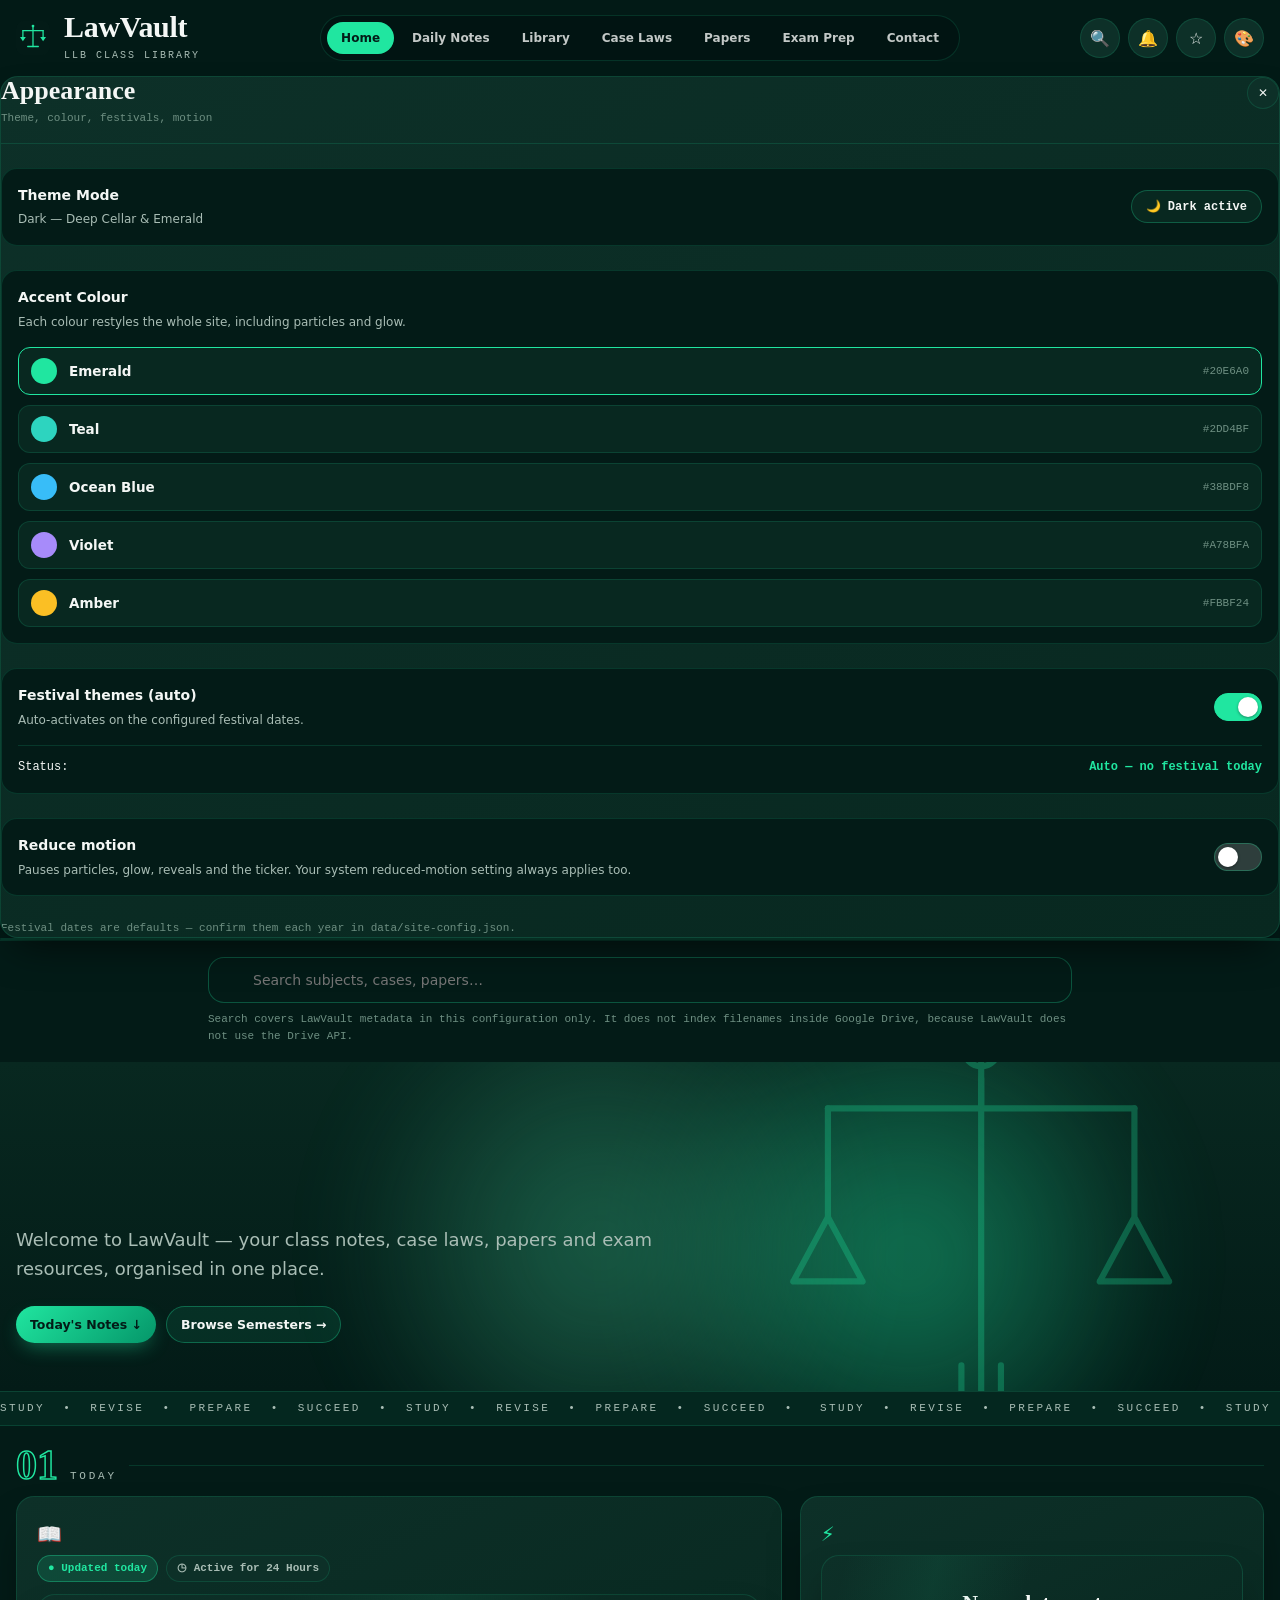
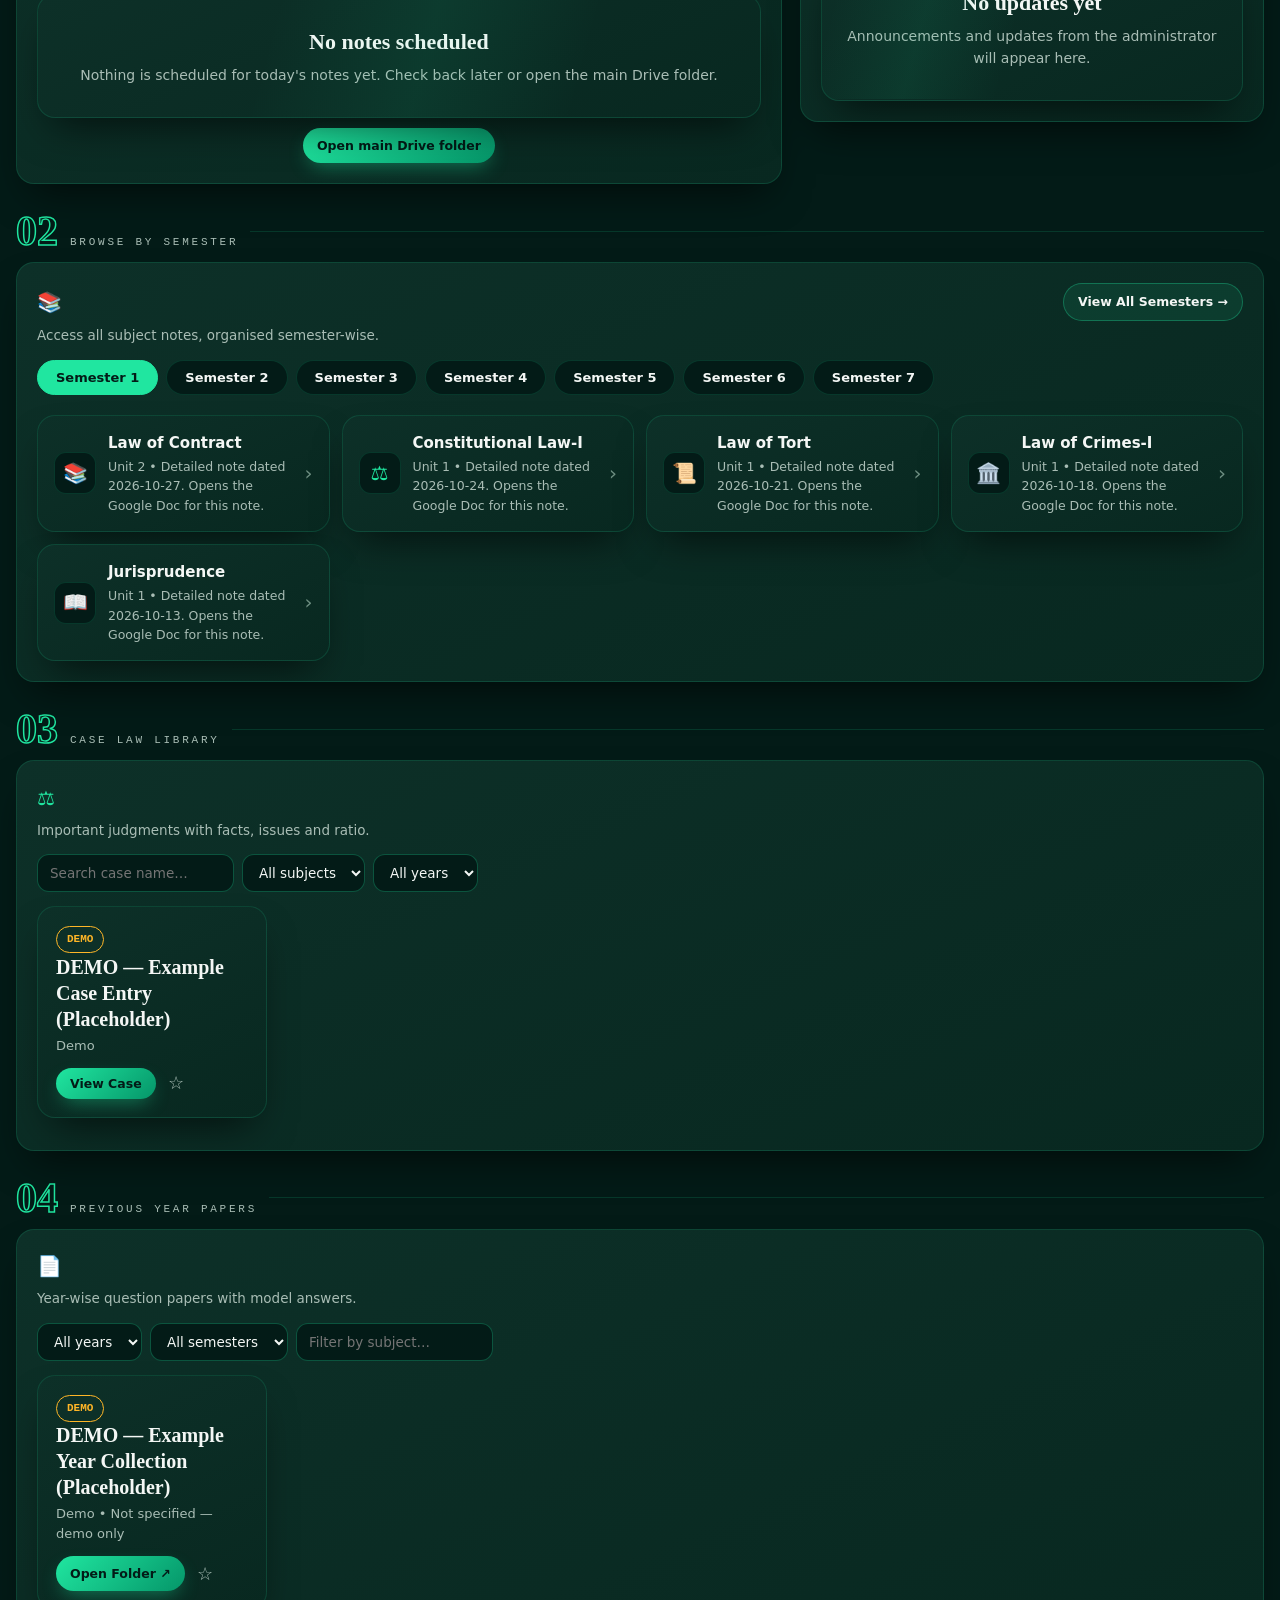
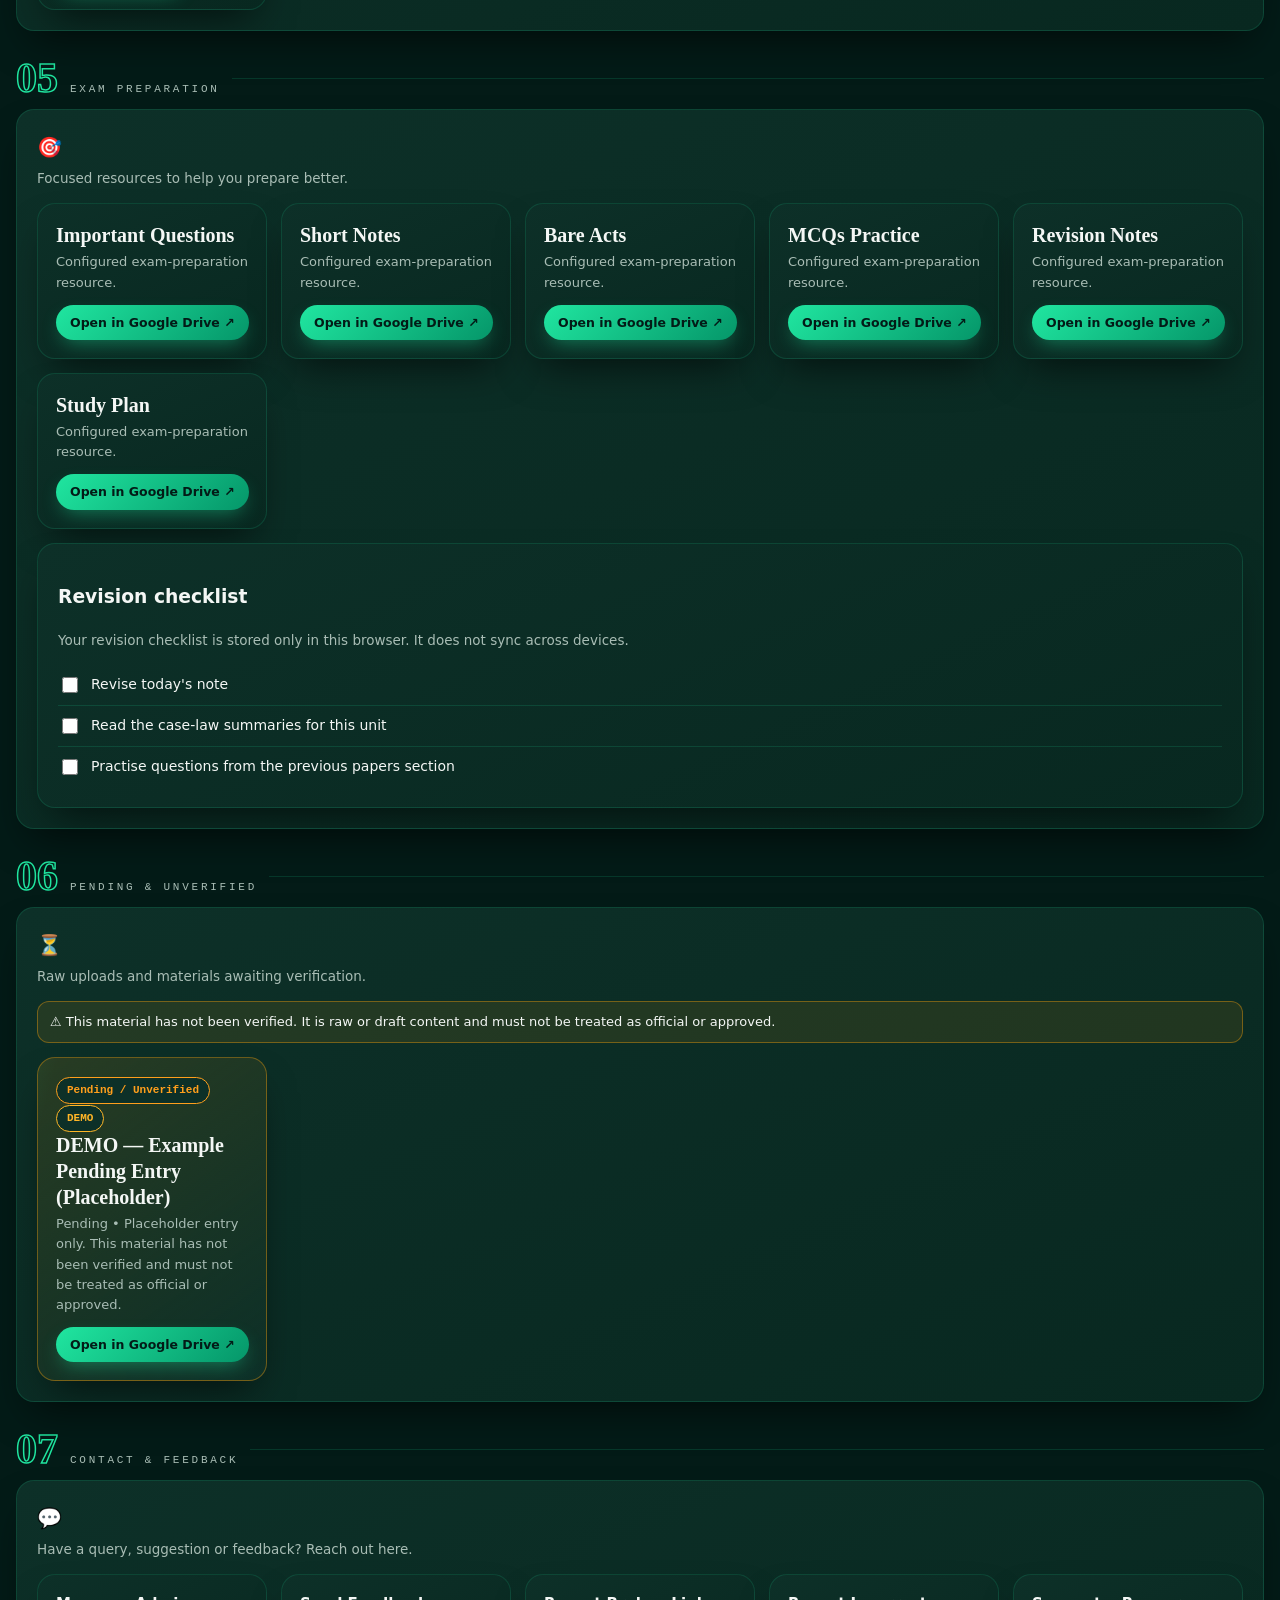
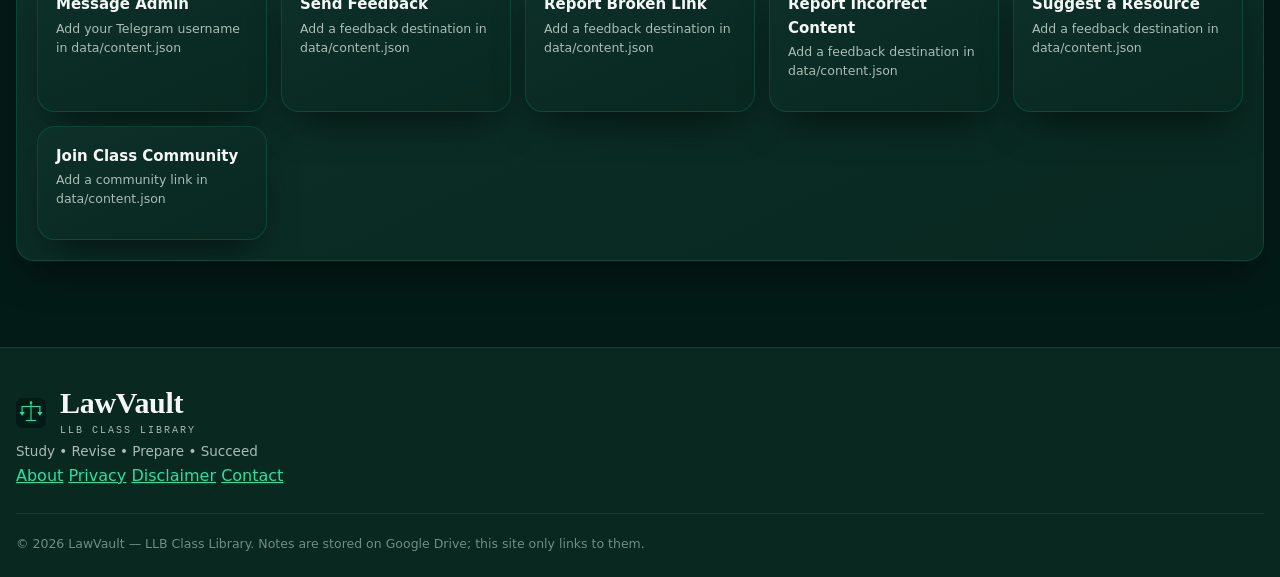
==== commit c1bfd21f: "Rollback to LawVault v5" ====
--- a/index.html
+++ b/index.html
@@ -2,108 +2,45 @@
 <html lang="en" data-mode="dark" data-color="emerald" data-festival="none">
 <head>
 <meta charset="utf-8">
-<meta name="viewport" content="width=device-width, initial-scale=1, maximum-scale=5">
+<meta name="viewport" content="width=device-width, initial-scale=1">
 <title>LawVault — Your LLB Class Knowledge Library</title>
 <meta name="description" content="LawVault: your LLB class notes, case laws, papers and exam resources, organised in one place. Notes are stored on Google Drive; this site is the index and navigation layer.">
 <meta name="theme-color" content="#031B17">
-<meta name="apple-mobile-web-app-capable" content="yes">
-<meta name="apple-mobile-web-app-status-bar-style" content="black-translucent">
-<meta name="apple-mobile-web-app-title" content="LawVault">
 <link rel="icon" type="image/svg+xml" href="./assets/images/logo.svg">
 <link rel="apple-touch-icon" href="./assets/images/icon-192.png">
 <link rel="manifest" href="./manifest.webmanifest">
-<link rel="preconnect" href="https://fonts.googleapis.com">
-<link rel="preconnect" href="https://fonts.gstatic.com" crossorigin>
-<link href="https://fonts.googleapis.com/css2?family=Cormorant+Garamond:ital,wght@0,500;0,600;0,700;1,600&family=JetBrains+Mono:wght@400;500;600&family=Plus+Jakarta+Sans:wght@400;500;600;700&display=swap" rel="stylesheet">
 <link rel="stylesheet" href="./assets/css/style.css">
-<noscript><style>.lv-preloader{display:none!important}</style></noscript>
 </head>
 <body>
 <a class="skip" href="#today">Skip to today's notes</a>
-
-<!-- Preloader: hidden by app.js once the site has rendered, and by the
-     inline safety timer below if app.js ever fails to load. -->
-<div class="lv-preloader" id="lvPreloader" role="status" aria-live="polite">
-  <div class="preloader-mark">
-    <div class="preloader-halo" aria-hidden="true"></div>
-    <div class="preloader-tile" aria-hidden="true">
-      <svg viewBox="0 0 24 24" fill="none" stroke="currentColor" stroke-width="1.8" stroke-linecap="round" stroke-linejoin="round" aria-hidden="true">
-        <path class="preloader-svg-path" d="M12 3v18"/>
-        <path class="preloader-svg-path" d="M5 7h14"/>
-        <path class="preloader-svg-path" d="M5 7l-3 6h6l-3-6z"/>
-        <path class="preloader-svg-path" d="M19 7l-3 6h6l-3-6z"/>
-        <path class="preloader-svg-path" d="M8 21h8"/>
-      </svg>
-    </div>
-  </div>
-  <p class="preloader-kicker">LAWVAULT • LLB CLASS LIBRARY</p>
-  <h2 class="preloader-title">Your LLB Study Space</h2>
-  <p class="preloader-step" id="preloaderStep">Loading LawVault…</p>
-  <div class="preloader-track" aria-hidden="true"><div class="preloader-fill" id="preloaderFill"></div></div>
-  <div class="preloader-meta" aria-hidden="true"><span>LAWVAULT v6</span><span class="preloader-pct" id="preloaderPct">12%</span></div>
-  <button class="preloader-skip" id="preloaderSkip" type="button">Enter Study Space Immediately →</button>
-</div>
-<script>
-/* Safety net only: never trap the visitor behind the preloader. app.js
-   hides it sooner, as soon as the site has rendered. */
-(function () {
-  setTimeout(function () {
-    var p = document.getElementById('lvPreloader');
-    if (p) p.classList.add('preloader-hidden');
-  }, 6000);
-})();
-</script>
-
-<!-- Ambient layers: gradient tint (CSS only, no photos), particles, curtain, spotlight -->
-<div class="ambient-backdrop" aria-hidden="true"><div class="ambient-theme-tint"></div></div>
-<canvas id="deltaParticles" class="delta-particles" aria-hidden="true"></canvas>
-<div class="delta-curtain-wipe" id="curtainWipe" aria-hidden="true"><span class="curtain-label" id="curtainLabel">LawVault Archive</span></div>
-<div class="spotlight-layer" id="spotlightLayer" aria-hidden="true"></div>
 
 <header class="site-header">
   <div class="scroll-progress" id="scrollProgress" aria-hidden="true"></div>
   <div class="header-in">
     <a class="brand" href="#home" aria-label="LawVault home">
-      <span class="brand-tile" aria-hidden="true">
-        <svg viewBox="0 0 24 24" fill="none" stroke="currentColor" stroke-width="1.8" stroke-linecap="round" stroke-linejoin="round" aria-hidden="true">
-          <path d="M12 3v18"/><path d="M5 7h14"/><path d="M5 7l-3 6h6l-3-6z"/><path d="M19 7l-3 6h6l-3-6z"/><path d="M8 21h8"/>
-        </svg>
-      </span>
+      <img src="./assets/images/logo.svg" alt="LawVault logo" width="34" height="34">
       <span><span class="brand-name">LawVault</span><span class="brand-sub">LLB CLASS LIBRARY</span></span>
-      <span class="brand-version" aria-hidden="true">v6</span>
     </a>
     <nav class="main-nav" id="mainNav" aria-label="Main navigation"></nav>
     <div class="header-tools">
-      <button class="icon-btn" id="searchBtn" aria-label="Search" title="Search (Ctrl+K)">🔍</button>
-      <span class="bell-wrap">
-        <button class="icon-btn" id="bellBtn" aria-label="Notifications" aria-expanded="false">🔔<span class="dot" id="bellDot"></span></button>
-        <span class="notif-popup" id="notifPopup" role="dialog" aria-label="Announcements">
-          <span class="notif-head"><span class="notif-title">Announcements</span><span class="notif-count" id="notifCount">0 active</span></span>
-          <span class="notif-list" id="notifList"></span>
-        </span>
-      </span>
-      <button class="icon-btn" id="savedBtn" aria-label="Bookmarks and recently viewed">☆<span class="count-badge" id="savedCount"></span></button>
+      <button class="icon-btn" id="searchBtn" aria-label="Search">🔍</button>
+      <button class="icon-btn" id="bellBtn" aria-label="Notifications">🔔<span class="dot" id="bellDot"></span></button>
+      <button class="icon-btn" id="savedBtn" aria-label="Bookmarks and recently viewed">☆</button>
       <button class="icon-btn" id="themeBtn" aria-label="Appearance and themes">🎨</button>
       <button class="icon-btn menu-btn" id="menuBtn" aria-label="Menu" aria-expanded="false">☰</button>
     </div>
   </div>
-  <div class="search-drawer" id="searchBar">
-    <div class="search-box">
-      <span class="search-ico" aria-hidden="true">🔍</span>
-      <input id="searchInput" type="search" placeholder="Search subjects, cases, papers…" aria-label="Search LawVault" autocomplete="off">
-      <span class="search-hints" aria-hidden="true"><kbd>↑↓</kbd><kbd>Enter</kbd></span>
-      <button class="search-esc" id="searchCloseBtn" type="button">Esc</button>
-      <div class="suggest" id="suggest"></div>
-      <p class="search-note" id="searchNote"></p>
-    </div>
-  </div>
+  <div class="card theme-panel" id="themePanel" role="dialog" aria-label="Appearance settings"></div>
+  <div class="card theme-panel" id="savedPanel" role="dialog" aria-label="Bookmarks and recently viewed"></div>
 </header>
 
-<!-- Slide-in panels (content built by app.js) -->
-<div class="panel-backdrop" id="themeBackdrop" hidden></div>
-<aside class="side-panel" id="themePanel" role="dialog" aria-label="Appearance settings"></aside>
-<div class="panel-backdrop" id="savedBackdrop" hidden></div>
-<aside class="side-panel" id="savedPanel" role="dialog" aria-label="Bookmarks and recently viewed"></aside>
+<div class="search-bar" id="searchBar">
+  <div class="search-box">
+    <input id="searchInput" type="search" placeholder="Search subjects, cases, papers…" aria-label="Search LawVault" autocomplete="off">
+    <div class="suggest" id="suggest"></div>
+    <p class="search-note" id="searchNote"></p>
+  </div>
+</div>
 
 <section class="welcome" id="home" aria-label="Welcome">
   <div class="welcome-art" id="welcomeArt" aria-hidden="true">
@@ -129,13 +66,12 @@
     <div class="welcome-links">
       <a class="btn small" href="#today">Today's Notes ↓</a>
       <a class="btn ghost small" href="#semesters">Browse Semesters →</a>
-      <button class="btn ghost small" id="pwaHeroBtn" type="button">📲 App Mode</button>
     </div>
   </div>
 </section>
 
 <div class="marquee" aria-hidden="true">
-  <div class="marquee-inner animate-ticker">
+  <div class="marquee-inner">
     <span>Study&nbsp;&nbsp;•&nbsp;&nbsp;Revise&nbsp;&nbsp;•&nbsp;&nbsp;Prepare&nbsp;&nbsp;•&nbsp;&nbsp;Succeed&nbsp;&nbsp;•&nbsp;&nbsp;Study&nbsp;&nbsp;•&nbsp;&nbsp;Revise&nbsp;&nbsp;•&nbsp;&nbsp;Prepare&nbsp;&nbsp;•&nbsp;&nbsp;Succeed&nbsp;&nbsp;•&nbsp;&nbsp;</span>
     <span>Study&nbsp;&nbsp;•&nbsp;&nbsp;Revise&nbsp;&nbsp;•&nbsp;&nbsp;Prepare&nbsp;&nbsp;•&nbsp;&nbsp;Succeed&nbsp;&nbsp;•&nbsp;&nbsp;Study&nbsp;&nbsp;•&nbsp;&nbsp;Revise&nbsp;&nbsp;•&nbsp;&nbsp;Prepare&nbsp;&nbsp;•&nbsp;&nbsp;Succeed&nbsp;&nbsp;•&nbsp;&nbsp;</span>
   </div>
@@ -225,23 +161,16 @@
 
 <footer class="site-footer">
   <div class="footer-in">
-    <div class="footer-brand">
-      <a class="brand" href="#home" aria-label="LawVault home">
-        <span class="brand-tile small" aria-hidden="true">
-          <svg viewBox="0 0 24 24" fill="none" stroke="currentColor" stroke-width="1.8" stroke-linecap="round" stroke-linejoin="round" aria-hidden="true">
-            <path d="M12 3v18"/><path d="M5 7h14"/><path d="M5 7l-3 6h6l-3-6z"/><path d="M19 7l-3 6h6l-3-6z"/><path d="M8 21h8"/>
-          </svg>
-        </span>
-        <span><span class="brand-name">LawVault</span><span class="brand-sub">LLB CLASS LIBRARY</span></span>
-      </a>
-      <span class="sec-sub" id="footTag" style="margin:0"></span>
-    </div>
-    <nav class="footer-nav" aria-label="Footer">
-      <button type="button" data-footer-modal="About">About</button>
-      <button type="button" data-footer-modal="Privacy">Privacy</button>
-      <button type="button" data-footer-modal="Disclaimer">Disclaimer</button>
+    <a class="brand" href="#home" aria-label="LawVault home">
+      <img src="./assets/images/logo.svg" alt="LawVault logo" width="30" height="30">
+      <span><span class="brand-name">LawVault</span><span class="brand-sub">LLB CLASS LIBRARY</span></span>
+    </a>
+    <span class="sec-sub" id="footTag" style="margin:0"></span>
+    <nav aria-label="Footer">
+      <a href="#home">About</a>
+      <a href="#home">Privacy</a>
+      <a href="#home">Disclaimer</a>
       <a href="#contact">Contact</a>
-      <button type="button" class="footer-pwa" id="pwaFooterBtn">📲 Install Home Screen App</button>
     </nav>
     <div class="copy">© <span id="year"></span> LawVault — LLB Class Library. <span id="footLegal">Notes are stored on Google Drive; this site only links to them.</span></div>
   </div>
@@ -249,24 +178,6 @@
 
 <button id="backTop" aria-label="Back to top">↑</button>
 
-<!-- Info modal (About / Privacy / Disclaimer / PWA guidance) -->
-<div class="modal-backdrop" id="infoModal" hidden>
-  <div class="card modal-card" role="dialog" aria-modal="true" aria-labelledby="infoModalTitle">
-    <div class="modal-head">
-      <h3 id="infoModalTitle">LawVault</h3>
-      <button class="icon-btn small" id="infoModalClose" type="button" aria-label="Close">✕</button>
-    </div>
-    <div class="modal-body" id="infoModalBody"></div>
-    <div class="modal-actions">
-      <button class="btn small" id="infoModalInstall" type="button" hidden>Install app</button>
-      <button class="btn ghost small" id="infoModalOk" type="button">Close</button>
-    </div>
-  </div>
-</div>
-
-<!-- Toast -->
-<div class="toast-banner" id="toastBanner" role="status" aria-live="polite"><span id="toastMessage">Done</span></div>
-
 <script src="./assets/js/search.js"></script>
 <script src="./assets/js/app.js"></script>
 </body>
--- a/assets/css/style.css
+++ b/assets/css/style.css
@@ -1,79 +1,214 @@
-/* LawVault v4 — dark emerald design system + editorial motion layer.
-   Theme layers (applied in this order): base -> data-mode -> data-color -> data-festival.
-   Festival themes always win over manual colour choices; a manual colour
-   choice sets data-festival="none".
-   Motion rules: every hiding/reveal effect is gated behind the `js` class
-   that app.js adds to <html>. Without JavaScript, all content is visible.
-   All motion is disabled under prefers-reduced-motion. */
+/* LawVault v6 — Delta × VineWinner design system, vanilla CSS.
+   Adopted from the v6 sample design: dark emerald default, Cormorant
+   Garamond editorial serif + Plus Jakarta Sans + JetBrains Mono,
+   luxury cards, preloader, particles canvas, curtain wipe, spotlight
+   follower, ticker ribbon, slide-in panels.
+   Deliberately NOT adopted: the sample's photographic plates, hero
+   arch imagery and gallery (external/base64 images — the site stays a
+   self-contained offline PWA), and its demo/test toggles (fake empty
+   states, festival simulator) — real Sheet data only.
+   Theme layers (applied in this order): base -> data-mode -> data-color
+   -> data-festival. Festival themes always win over manual colours.
+   Motion rules: every hiding/reveal effect is gated behind the `js`
+   class that app.js adds to <html>. Without JavaScript, all content is
+   visible. All motion is disabled under prefers-reduced-motion and
+   when the visitor toggles motion off in the appearance panel. */
 :root {
-  --bg: #031B17;
-  --bg-2: #082820;
-  --card: #0D3028;
-  --card-2: #0A2620;
+  /* Sample design tokens (dark emerald default) */
   --accent: #20E6A0;
   --accent-2: #50F5B5;
+  --accent-rgb: 32, 230, 160;
+  --accent-light: #50F5B5;
+  --accent-dark: #059669;
   --accent-ink: #031B17;
-  --text: #F4F7F5;
-  --muted: #A9BDB5;
-  --border: #1B5142;
-  --shadow: 0 10px 28px rgba(0, 0, 0, 0.45);
-  --radius: 14px;
-  --header-h: 60px;
-  --serif: Georgia, "Iowan Old Style", "Times New Roman", serif;
-  --sans: system-ui, -apple-system, "Segoe UI", Roboto, sans-serif;
-  --ease: cubic-bezier(0.22, 0.9, 0.28, 1);
+  --bg-primary: #031B17;
+  --bg-secondary: #082820;
+  --bg-card: #0D3028;
+  --bg-card-hover: #123E34;
+  --bg-glass: rgba(3, 27, 23, 0.88);
+  --text-primary: #F4F7F5;
+  --text-secondary: #A9BDB5;
+  --text-muted: #6E8F82;
+  --border-subtle: rgba(32, 230, 160, 0.14);
+  --border-strong: rgba(32, 230, 160, 0.28);
+  --shadow-elevated: 0 20px 40px -15px rgba(0, 0, 0, 0.65);
+  /* V5 aliases — existing markup/JS inline styles keep working */
+  --bg: var(--bg-primary);
+  --bg-2: var(--bg-secondary);
+  --card: var(--bg-card);
+  --card-2: var(--bg-secondary);
+  --text: var(--text-primary);
+  --muted: var(--text-secondary);
+  --border: var(--border-strong);
+  --shadow: var(--shadow-elevated);
+  --radius: 18px;
+  --header-h: 76px;
+  --serif: "Cormorant Garamond", Georgia, "Iowan Old Style", "Times New Roman", serif;
+  --sans: "Plus Jakarta Sans", system-ui, -apple-system, "Segoe UI", Roboto, sans-serif;
+  --mono: "JetBrains Mono", ui-monospace, SFMono-Regular, Menlo, monospace;
+  --ease: cubic-bezier(0.22, 1, 0.36, 1);
+  --ease-io: cubic-bezier(0.16, 1, 0.3, 1);
 }
 
 /* ---- light mode surfaces (accents still come from color/festival layers) ---- */
 html[data-mode="light"] {
-  --bg: #F2F7F4;
-  --bg-2: #E4EFE9;
-  --card: #FFFFFF;
-  --card-2: #F4FAF7;
-  --text: #0E2A23;
-  --muted: #4E6B61;
-  --border: #CBE3D8;
-  --accent-ink: #031B17;
-  --shadow: 0 8px 22px rgba(3, 27, 23, 0.12);
-}
-
-/* ---- manual colour options ---- */
-html[data-color="teal"]   { --accent: #2DD4BF; --accent-2: #5EEAD4; }
-html[data-color="ocean"]  { --accent: #38BDF8; --accent-2: #7DD3FC; }
-html[data-color="violet"] { --accent: #A78BFA; --accent-2: #C4B5FD; }
-html[data-color="amber"]  { --accent: #FBBF24; --accent-2: #FDE68A; }
-
-/* ---- automatic festival themes (win over manual colours) ---- */
-html[data-festival="diwali"]    { --accent: #FFB627; --accent-2: #FFD166; }
-html[data-festival="christmas"] { --accent: #E63946; --accent-2: #7BF1A8; }
-html[data-festival="newyear"]   { --accent: #FFD166; --accent-2: #FFF3B0; }
-html[data-festival="pongal"]    { --accent: #FF9F1C; --accent-2: #FFD166; }
-html[data-festival="holi"]      { --accent: #EC4899; --accent-2: #A78BFA; }
-html[data-festival="eid"]       { --accent: #2DD4BF; --accent-2: #FFD166; }
-html[data-festival="onam"]      { --accent: #FF8C42; --accent-2: #FFD166; }
+  --bg-primary: #F2F7F4;
+  --bg-secondary: #E4EFE9;
+  --bg-card: #FFFFFF;
+  --bg-card-hover: #F9FCFA;
+  --bg-glass: rgba(242, 247, 244, 0.90);
+  --text-primary: #0E2A23;
+  --text-secondary: #3B5B51;
+  --text-muted: #68857B;
+  --border-subtle: rgba(14, 42, 35, 0.10);
+  --border-strong: rgba(14, 42, 35, 0.22);
+  --shadow-elevated: 0 18px 36px -14px rgba(14, 42, 35, 0.12);
+}
+
+/* ---- manual colour options (per-colour dark surfaces, from the sample) ---- */
+html[data-color="teal"]   { --accent: #2DD4BF; --accent-2: #5EEAD4; --accent-rgb: 45, 212, 191; --accent-light: #5EEAD4; --accent-dark: #0D9488; --bg-primary: #041E21; --bg-secondary: #082B2F; --bg-card: #0D353A; --bg-card-hover: #11434A; --bg-glass: rgba(4, 30, 33, 0.88); }
+html[data-color="ocean"]  { --accent: #38BDF8; --accent-2: #7DD3FC; --accent-rgb: 56, 189, 248; --accent-light: #7DD3FC; --accent-dark: #0284C7; --bg-primary: #041626; --bg-secondary: #082238; --bg-card: #0D2C47; --bg-card-hover: #12395B; --bg-glass: rgba(4, 22, 38, 0.88); }
+html[data-color="violet"] { --accent: #A78BFA; --accent-2: #C4B5FD; --accent-rgb: 167, 139, 250; --accent-light: #C4B5FD; --accent-dark: #7C3AED; --bg-primary: #120B24; --bg-secondary: #1B1136; --bg-card: #241846; --bg-card-hover: #2E1F58; --bg-glass: rgba(18, 11, 36, 0.88); }
+html[data-color="amber"]  { --accent: #FBBF24; --accent-2: #FDE68A; --accent-rgb: 251, 191, 36; --accent-light: #FDE68A; --accent-dark: #D97706; --bg-primary: #1C1206; --bg-secondary: #291B09; --bg-card: #36240D; --bg-card-hover: #45300F; --bg-glass: rgba(28, 18, 6, 0.88); }
+/* Light mode keeps parchment surfaces for every colour. */
+html[data-mode="light"][data-color="teal"],
+html[data-mode="light"][data-color="ocean"],
+html[data-mode="light"][data-color="violet"],
+html[data-mode="light"][data-color="amber"] {
+  --bg-primary: #F2F7F4; --bg-secondary: #E4EFE9; --bg-card: #FFFFFF;
+  --bg-card-hover: #F9FCFA; --bg-glass: rgba(242, 247, 244, 0.90);
+}
+
+/* ---- automatic festival themes (win over manual colours; accent only) ---- */
+html[data-festival="diwali"]    { --accent: #FFB627; --accent-2: #FFD166; --accent-rgb: 255, 182, 39; }
+html[data-festival="christmas"] { --accent: #E63946; --accent-2: #7BF1A8; --accent-rgb: 230, 57, 70; }
+html[data-festival="newyear"]   { --accent: #FFD166; --accent-2: #FFF3B0; --accent-rgb: 255, 209, 102; }
+html[data-festival="pongal"]    { --accent: #FF9F1C; --accent-2: #FFD166; --accent-rgb: 255, 159, 28; }
+html[data-festival="holi"]      { --accent: #EC4899; --accent-2: #A78BFA; --accent-rgb: 236, 72, 153; }
+html[data-festival="eid"]       { --accent: #2DD4BF; --accent-2: #FFD166; --accent-rgb: 45, 212, 191; }
+html[data-festival="onam"]      { --accent: #FF8C42; --accent-2: #FFD166; --accent-rgb: 255, 140, 66; }
 
 * { box-sizing: border-box; }
 html { scroll-behavior: smooth; }
 body {
   margin: 0;
   font-family: var(--sans);
-  background: var(--bg);
-  color: var(--text);
+  background-color: var(--bg-primary);
+  color: var(--text-primary);
   line-height: 1.55;
+  overflow-x: hidden;
   -webkit-tap-highlight-color: transparent;
-  overflow-x: hidden;
+  transition: background-color 0.4s ease, color 0.3s ease;
 }
 a { color: var(--accent); }
 img, svg { max-width: 100%; }
 :focus-visible { outline: 2px solid var(--accent); outline-offset: 2px; }
-
-/* ---- header ---- */
+::selection { background: rgba(var(--accent-rgb), 0.3); }
+::-webkit-scrollbar { width: 8px; height: 8px; }
+::-webkit-scrollbar-track { background: var(--bg-primary); }
+::-webkit-scrollbar-thumb { background: rgba(var(--accent-rgb), 0.35); border-radius: 9999px; }
+::-webkit-scrollbar-thumb:hover { background: var(--accent); }
+
+/* ================= PRELOADER ================= */
+.lv-preloader {
+  position: fixed; inset: 0; z-index: 100;
+  background: radial-gradient(circle at 50% 35%, var(--bg-secondary) 0%, var(--bg-primary) 85%);
+  display: flex; flex-direction: column; align-items: center; justify-content: center;
+  padding: 24px; text-align: center;
+  transition: opacity 0.65s var(--ease), transform 0.75s var(--ease), visibility 0.75s;
+  will-change: opacity, transform;
+}
+.lv-preloader.preloader-hidden {
+  opacity: 0; transform: scale(1.04) translateY(-18px);
+  visibility: hidden; pointer-events: none;
+}
+.preloader-mark { position: relative; display: flex; align-items: center; justify-content: center; margin-bottom: 24px; }
+.preloader-halo {
+  position: absolute; width: 128px; height: 128px; border-radius: 50%;
+  background: radial-gradient(circle, rgba(var(--accent-rgb), 0.35), transparent 70%);
+  animation: pulseRing 3s ease-in-out infinite;
+}
+.preloader-tile {
+  position: relative; z-index: 1; width: 80px; height: 80px; border-radius: 24px;
+  display: flex; align-items: center; justify-content: center;
+  background: var(--bg-card); border: 1px solid var(--accent); color: var(--accent);
+}
+.preloader-tile svg { width: 44px; height: 44px; }
+.preloader-svg-path {
+  stroke-dasharray: 180; stroke-dashoffset: 180;
+  animation: drawStroke 1.3s cubic-bezier(0.16, 1, 0.3, 1) forwards;
+}
+@keyframes drawStroke { 0% { stroke-dashoffset: 180; } 100% { stroke-dashoffset: 0; } }
+@keyframes pulseRing { 0%, 100% { transform: scale(0.96); opacity: 0.35; } 50% { transform: scale(1.06); opacity: 0.75; } }
+.preloader-kicker {
+  margin: 0 0 4px; font-family: var(--mono); font-size: 11px;
+  text-transform: uppercase; letter-spacing: 0.28em; color: var(--accent);
+}
+.preloader-title {
+  margin: 0; font-family: var(--serif); font-size: clamp(28px, 6vw, 40px);
+  font-weight: 700; line-height: 1.15;
+}
+.preloader-step { margin: 8px 0 0; font-family: var(--mono); font-size: 12px; color: var(--text-secondary); }
+.preloader-track {
+  width: min(320px, 80vw); height: 6px; border-radius: 999px; overflow: hidden;
+  margin-top: 24px; background: var(--bg-secondary); border: 1px solid var(--border-subtle);
+}
+.preloader-fill { height: 100%; width: 12%; background: var(--accent); transition: width 0.25s ease; }
+.preloader-meta {
+  width: min(320px, 80vw); display: flex; justify-content: space-between;
+  margin-top: 8px; font-family: var(--mono); font-size: 11px; color: var(--text-muted);
+}
+.preloader-pct { color: var(--accent); font-weight: 700; }
+.preloader-skip {
+  margin-top: 28px; padding: 8px 20px; border-radius: 999px; cursor: pointer;
+  font-family: var(--mono); font-size: 12px; color: var(--text-primary);
+  border: 1px solid var(--border-strong); background: var(--bg-card); opacity: 0.85;
+  transition: opacity 0.2s ease;
+}
+.preloader-skip:hover { opacity: 1; }
+
+/* ================= AMBIENT LAYERS ================= */
+.ambient-backdrop {
+  position: fixed; inset: 0; pointer-events: none; z-index: 0; overflow: hidden;
+}
+.ambient-theme-tint {
+  position: absolute; inset: 0;
+  background:
+    radial-gradient(circle at 75% 25%, rgba(var(--accent-rgb), 0.20), transparent 55%),
+    radial-gradient(circle at 20% 80%, rgba(var(--accent-rgb), 0.14), transparent 55%),
+    linear-gradient(180deg, var(--bg-primary) 0%, transparent 25%, transparent 75%, var(--bg-primary) 100%);
+  transition: background 0.45s ease;
+}
+.delta-particles {
+  position: fixed; inset: 0; pointer-events: none; z-index: 1;
+}
+.delta-curtain-wipe {
+  position: fixed; inset: 0; z-index: 90; pointer-events: none;
+  background: linear-gradient(135deg, var(--bg-secondary), var(--bg-primary));
+  clip-path: inset(100% 0 0 0);
+  transition: clip-path 0.45s cubic-bezier(0.77, 0, 0.175, 1);
+  display: flex; align-items: center; justify-content: center;
+}
+.delta-curtain-wipe.wiping-in { clip-path: inset(0 0 0 0); }
+.delta-curtain-wipe.wiping-out { clip-path: inset(0 0 100% 0); }
+.curtain-label {
+  font-family: var(--serif); font-size: 30px; font-style: italic;
+  letter-spacing: 0.02em; color: var(--accent);
+}
+.spotlight-layer {
+  pointer-events: none; position: fixed; top: -260px; left: -260px;
+  width: 520px; height: 520px; border-radius: 9999px; z-index: 1;
+  background: radial-gradient(circle, rgba(var(--accent-rgb), 0.10) 0%, transparent 70%);
+  transform: translate3d(50vw, 30vh, 0);
+  will-change: transform;
+}
+
+/* ================= HEADER ================= */
 .site-header {
-  position: sticky; top: 0; z-index: 50;
-  height: var(--header-h);
-  background: color-mix(in srgb, var(--bg-2) 92%, transparent);
-  backdrop-filter: blur(8px);
-  border-bottom: 1px solid var(--border);
+  position: sticky; top: 0; z-index: 40;
+  background: var(--bg-glass);
+  backdrop-filter: blur(16px); -webkit-backdrop-filter: blur(16px);
+  border-bottom: 1px solid var(--border-subtle);
 }
 .scroll-progress {
   position: absolute; top: 0; left: 0; height: 3px; width: 100%;
@@ -82,57 +217,241 @@
   will-change: transform;
 }
 .header-in {
-  max-width: 1180px; height: 100%; margin: 0 auto;
-  padding: 0 16px;
-  display: flex; align-items: center; gap: 12px;
-}
-.brand { display: flex; align-items: center; gap: 10px; text-decoration: none; color: var(--text); }
-.brand img { width: 34px; height: 34px; border-radius: 9px; }
-.brand-name { font-family: var(--serif); font-weight: 700; font-size: 21px; letter-spacing: 0.2px; }
-.brand-sub { display: block; font-family: var(--sans); font-size: 10px; letter-spacing: 2.5px; color: var(--muted); font-weight: 600; }
-.main-nav { display: flex; gap: 2px; margin-left: 8px; }
+  max-width: 1280px; min-height: var(--header-h); margin: 0 auto;
+  padding: 8px 16px;
+  display: flex; align-items: center; justify-content: space-between; gap: 12px;
+}
+.brand { display: flex; align-items: center; gap: 14px; text-decoration: none; color: var(--text-primary); }
+.brand-tile {
+  position: relative; flex: 0 0 auto; width: 44px; height: 44px; border-radius: 12px;
+  display: flex; align-items: center; justify-content: center; color: var(--accent);
+  background: linear-gradient(135deg, rgba(var(--accent-rgb), 0.24), rgba(var(--accent-rgb), 0.05));
+  border: 1px solid rgba(var(--accent-rgb), 0.45);
+  transition: transform 0.3s ease;
+}
+.brand:hover .brand-tile { transform: scale(1.05); }
+.brand-tile svg { width: 24px; height: 24px; }
+.brand-tile.small { width: 36px; height: 36px; }
+.brand-tile.small svg { width: 20px; height: 20px; }
+.brand-name { font-family: var(--serif); font-weight: 700; font-size: clamp(24px, 3vw, 30px); letter-spacing: -0.3px; line-height: 1; }
+.brand-sub { display: block; font-family: var(--mono); font-size: 10px; letter-spacing: 0.2em; color: var(--text-secondary); font-weight: 500; margin-top: 3px; }
+.brand-version {
+  font-family: var(--mono); font-size: 10px; text-transform: uppercase; letter-spacing: 0.1em;
+  padding: 2px 8px; border-radius: 999px; align-self: flex-start; margin-top: 2px;
+  background: rgba(var(--accent-rgb), 0.14); color: var(--accent);
+  border: 1px solid rgba(var(--accent-rgb), 0.34);
+}
+html[data-mode="light"] .brand-version { color: var(--accent-dark); }
+.main-nav {
+  display: flex; gap: 4px; padding: 6px; border-radius: 999px;
+  background: rgba(0, 0, 0, 0.18); border: 1px solid var(--border-subtle);
+}
+html[data-mode="light"] .main-nav { background: rgba(255, 255, 255, 0.55); }
 .main-nav a {
-  color: var(--text); text-decoration: none; font-size: 14px; font-weight: 600;
-  padding: 8px 12px; border-radius: 999px;
-  transition: background 0.2s var(--ease), color 0.2s var(--ease);
-}
-.main-nav a.active, .main-nav a:hover { background: var(--accent); color: var(--accent-ink); }
-.header-tools { margin-left: auto; display: flex; align-items: center; gap: 6px; }
+  color: var(--text-primary); text-decoration: none; font-size: 12px; font-weight: 600;
+  padding: 7px 14px; border-radius: 999px; opacity: 0.8; white-space: nowrap;
+  transition: background 0.2s ease, color 0.2s ease, opacity 0.2s ease;
+}
+.main-nav a:hover { opacity: 1; }
+.main-nav a.active { background: var(--accent); color: var(--accent-ink); opacity: 1; }
+.header-tools { display: flex; align-items: center; gap: 8px; }
 .icon-btn {
-  position: relative; border: 1px solid var(--border); background: var(--card);
-  color: var(--text); border-radius: 10px; width: 38px; height: 38px;
+  position: relative; border: 1px solid var(--border-subtle); background: var(--bg-card);
+  color: var(--text-primary); border-radius: 50%; width: 40px; height: 40px;
   display: inline-flex; align-items: center; justify-content: center;
-  cursor: pointer; font-size: 17px;
-  transition: border-color 0.2s var(--ease), transform 0.2s var(--ease);
-}
-.icon-btn:hover { border-color: var(--accent); transform: translateY(-1px); }
+  cursor: pointer; font-size: 16px;
+  transition: transform 0.2s ease, border-color 0.2s ease;
+}
+.icon-btn:hover { transform: scale(1.05); border-color: var(--border-strong); }
+.icon-btn.small { width: 32px; height: 32px; font-size: 12px; }
 .icon-btn .dot {
-  position: absolute; top: 7px; right: 8px; width: 8px; height: 8px;
+  position: absolute; top: 6px; right: 6px; width: 10px; height: 10px;
   border-radius: 50%; background: var(--accent); display: none;
+  box-shadow: 0 0 0 2px rgba(0, 0, 0, 0.5);
+  animation: pulseRing 2.4s ease-in-out infinite;
 }
 .icon-btn .dot.on { display: block; }
+.count-badge {
+  position: absolute; top: -4px; right: -4px; min-width: 18px; height: 18px; padding: 0 4px;
+  border-radius: 999px; display: none; align-items: center; justify-content: center;
+  background: var(--accent); color: var(--accent-ink);
+  font-family: var(--mono); font-size: 10px; font-weight: 700;
+}
+.count-badge.on { display: inline-flex; }
 .menu-btn { display: none; }
 
-/* ---- welcome banner (compact: <= ~25% of desktop viewport height) ---- */
+/* ---- notifications popup ---- */
+.bell-wrap { position: relative; }
+.notif-popup {
+  display: none; position: absolute; right: 0; top: calc(100% + 12px);
+  width: min(384px, calc(100vw - 32px)); z-index: 60;
+  background: var(--bg-secondary); border: 1px solid var(--border-strong);
+  border-radius: 16px; padding: 16px; box-shadow: var(--shadow-elevated);
+}
+.notif-popup.open { display: block; }
+.notif-head {
+  display: flex; align-items: center; justify-content: space-between;
+  padding-bottom: 12px; margin-bottom: 12px; border-bottom: 1px solid var(--border-subtle);
+}
+.notif-title { font-size: 14px; font-weight: 600; }
+.notif-count {
+  font-family: var(--mono); font-size: 11px; padding: 2px 8px; border-radius: 999px;
+  background: rgba(var(--accent-rgb), 0.14); color: var(--accent);
+  border: 1px solid rgba(var(--accent-rgb), 0.34);
+}
+html[data-mode="light"] .notif-count { color: var(--accent-dark); }
+.notif-list { display: block; max-height: 288px; overflow-y: auto; }
+.notif-row {
+  display: block; width: 100%; text-align: left; cursor: pointer;
+  background: var(--bg-primary); border: 1px solid var(--border-subtle);
+  border-radius: 12px; padding: 12px; margin-bottom: 10px; color: var(--text-primary);
+  font-family: var(--sans); transition: opacity 0.2s ease;
+}
+.notif-row:hover { opacity: 0.92; }
+.notif-row:last-child { margin-bottom: 0; }
+.notif-row .notif-meta {
+  display: flex; align-items: center; justify-content: space-between; gap: 8px;
+  font-family: var(--mono); font-size: 10px; color: var(--accent); margin-bottom: 4px;
+}
+.notif-row h4 { margin: 0; font-size: 14px; font-weight: 600; }
+.notif-row p { margin: 4px 0 0; font-size: 12px; color: var(--text-secondary); line-height: 1.5; }
+.notif-empty { padding: 24px 8px; text-align: center; font-size: 12px; color: var(--text-secondary); }
+
+/* ================= SEARCH DRAWER ================= */
+.search-drawer {
+  max-height: 0; opacity: 0; overflow: hidden; transform: translateY(-6px);
+  border-top: 1px solid transparent;
+  transition: max-height 0.38s var(--ease-io), opacity 0.28s ease, transform 0.28s ease;
+}
+.search-drawer.open {
+  max-height: 520px; opacity: 1; transform: translateY(0); overflow: visible;
+  border-top-color: var(--border-subtle); background: var(--bg-secondary);
+}
+.search-box { max-width: 896px; margin: 0 auto; padding: 16px; position: relative; }
+.search-ico { position: absolute; left: 30px; top: 32px; opacity: 0.7; pointer-events: none; }
+.search-box input {
+  width: 100%; background: var(--bg-primary); border: 1px solid var(--border-strong);
+  color: var(--text-primary); border-radius: 16px; padding: 14px 118px 14px 44px; font-size: 14px;
+  font-family: var(--sans);
+}
+.search-box input:focus { outline: none; border-color: var(--accent); }
+.search-hints { position: absolute; right: 64px; top: 30px; display: flex; gap: 6px; }
+.search-hints kbd {
+  font-family: var(--mono); font-size: 10px; padding: 4px 8px; border-radius: 6px;
+  border: 1px solid var(--border-subtle); color: var(--text-secondary); opacity: 0.8;
+}
+.search-esc {
+  position: absolute; right: 22px; top: 28px; cursor: pointer;
+  font-size: 12px; padding: 5px 10px; border-radius: 8px; opacity: 0.75;
+  border: 1px solid var(--border-subtle); background: transparent; color: var(--text-primary);
+}
+.search-esc:hover { opacity: 1; }
+.search-note { font-family: var(--mono); font-size: 11px; color: var(--text-muted); margin: 8px 0 0; }
+.suggest {
+  position: absolute; top: calc(100% - 8px); left: 16px; right: 16px;
+  background: var(--bg-secondary); border: 1px solid var(--border-strong); border-radius: 16px;
+  overflow: hidden; box-shadow: var(--shadow-elevated); display: none; z-index: 60;
+}
+.suggest.open { display: block; }
+.suggest button {
+  display: block; width: 100%; text-align: left; background: none; border: 0;
+  border-bottom: 1px solid var(--border-subtle);
+  color: var(--text-primary); padding: 12px 16px; font-size: 14px; cursor: pointer;
+  font-family: var(--sans);
+}
+.suggest button:last-child { border-bottom: 0; }
+.suggest button:hover, .suggest button.active { background: var(--bg-card-hover); }
+.suggest .kind { font-size: 11px; color: var(--text-muted); margin-left: 8px; }
+
+/* ================= SIDE PANELS ================= */
+.panel-backdrop {
+  position: fixed; inset: 0; z-index: 50; background: rgba(0, 0, 0, 0.6);
+}
+.side-panel {
+  position: fixed; top: 0; right: 0; bottom: 0; z-index: 51;
+  width: min(400px, 100%); overflow-y: auto; padding: 24px;
+  background: var(--bg-secondary); border-left: 1px solid var(--border-strong);
+  transform: translateX(100%); transition: transform 0.3s ease-out;
+  visibility: hidden;
+}
+.side-panel.open { transform: translateX(0); visibility: visible; }
+.panel-head {
+  display: flex; align-items: flex-start; justify-content: space-between; gap: 12px;
+  padding-bottom: 16px; margin-bottom: 24px; border-bottom: 1px solid var(--border-subtle);
+}
+.panel-head h3 { margin: 0; font-family: var(--serif); font-size: 26px; font-weight: 700; line-height: 1.1; }
+.panel-head .panel-sub { margin: 4px 0 0; font-family: var(--mono); font-size: 11px; color: var(--text-muted); }
+.panel-card {
+  background: var(--bg-primary); border: 1px solid var(--border-subtle);
+  border-radius: 16px; padding: 16px; margin-bottom: 24px;
+}
+.panel-card h4 { margin: 0; font-size: 14px; font-weight: 600; }
+.panel-card .panel-desc { margin: 4px 0 0; font-size: 12px; color: var(--text-secondary); }
+.theme-row { display: flex; align-items: center; justify-content: space-between; gap: 12px; }
+.mode-toggle-btn {
+  padding: 8px 14px; border-radius: 999px; cursor: pointer; white-space: nowrap;
+  font-family: var(--mono); font-size: 12px; font-weight: 600;
+  border: 1px solid var(--border-strong); background: var(--bg-secondary); color: var(--text-primary);
+  transition: border-color 0.2s ease;
+}
+.mode-toggle-btn:hover { border-color: var(--accent); }
+.swatches { display: grid; gap: 10px; margin-top: 16px; }
+.swatch {
+  display: flex; align-items: center; gap: 12px; width: 100%; text-align: left; cursor: pointer;
+  background: var(--bg-secondary); border: 1px solid var(--border-subtle);
+  border-radius: 12px; padding: 10px 12px; color: var(--text-primary); font-family: var(--sans);
+  transition: border-color 0.2s ease, transform 0.2s ease;
+}
+.swatch:hover { transform: translateY(-1px); }
+.swatch.active { border-color: var(--accent); }
+.swatch-dot { flex: 0 0 auto; width: 26px; height: 26px; border-radius: 50%; }
+.swatch-name { font-size: 13.5px; font-weight: 600; }
+.swatch-hex { margin-left: auto; font-family: var(--mono); font-size: 11px; color: var(--text-muted); }
+.toggle { position: relative; flex: 0 0 auto; width: 48px; height: 28px; border-radius: 999px; border: 1px solid var(--border-strong); background: rgba(128, 128, 128, 0.35); cursor: pointer; padding: 0; transition: background 0.2s ease; }
+.toggle::after {
+  content: ""; position: absolute; top: 3px; left: 3px; width: 20px; height: 20px;
+  border-radius: 50%; background: #fff; box-shadow: 0 1px 3px rgba(0, 0, 0, 0.4);
+  transition: transform 0.2s ease;
+}
+.toggle[aria-checked="true"] { background: var(--accent); border-color: var(--accent); }
+.toggle[aria-checked="true"]::after { transform: translateX(20px); }
+.festival-status {
+  display: flex; align-items: center; justify-content: space-between;
+  margin-top: 16px; padding-top: 12px; border-top: 1px solid var(--border-subtle);
+  font-family: var(--mono); font-size: 12px;
+}
+.festival-status .accent-text { color: var(--accent); font-weight: 600; }
+.saved-sec-title {
+  display: flex; align-items: center; justify-content: space-between;
+  font-family: var(--mono); font-size: 11px; text-transform: uppercase;
+  letter-spacing: 0.15em; color: var(--accent); margin: 0 0 12px;
+}
+.saved-sec-title.muted { color: var(--text-secondary); }
+.clear-btn {
+  background: none; border: 0; cursor: pointer; padding: 0;
+  font-size: 11px; font-family: var(--sans); text-decoration: underline;
+  color: var(--text-secondary); opacity: 0.8; text-transform: none; letter-spacing: 0;
+}
+.clear-btn:hover { opacity: 1; }
+.saved-row {
+  padding: 10px 0; border-bottom: 1px solid var(--border-subtle);
+  font-size: 14px;
+}
+.saved-row:last-child { border-bottom: 0; }
+.saved-row a { color: var(--text-primary); text-decoration: none; }
+.saved-row a:hover { color: var(--accent); }
+
+/* ================= WELCOME ================= */
 .welcome {
   position: relative; overflow: hidden;
-  border-bottom: 1px solid var(--border);
-  max-height: 25vh; min-height: 190px;
+  border-bottom: 1px solid var(--border-subtle);
+  min-height: 220px;
   display: flex; align-items: center;
-  background: linear-gradient(180deg, #0A2620, #031B17);
-}
-html[data-mode="light"] .welcome { background: linear-gradient(180deg, #E4EFE9, #F2F7F4); }
+  background: linear-gradient(180deg, var(--bg-secondary), var(--bg-primary));
+}
 .welcome-art {
   position: absolute; inset: 0; overflow: hidden; pointer-events: none;
   will-change: transform;
-  background:
-    linear-gradient(100deg, rgba(3,27,23,0.96) 20%, rgba(3,27,23,0.55) 60%, rgba(3,27,23,0.25) 100%),
-    repeating-linear-gradient(90deg, rgba(32,230,160,0.06) 0 46px, rgba(32,230,160,0.0) 46px 92px);
-}
-html[data-mode="light"] .welcome-art {
-  background:
-    linear-gradient(100deg, rgba(242,247,244,0.97) 20%, rgba(242,247,244,0.6) 60%, rgba(242,247,244,0.25) 100%),
-    repeating-linear-gradient(90deg, rgba(3,27,23,0.05) 0 46px, rgba(3,27,23,0) 46px 92px);
 }
 .aurora {
   position: absolute; width: 46%; aspect-ratio: 1; border-radius: 50%;
@@ -165,25 +484,28 @@
 html.js .scales.drawn .draw:nth-child(5) { transition-delay: 0.55s; }
 html.js .scales.drawn .draw:nth-child(6) { transition-delay: 0.7s; }
 html.js .scales.drawn .draw:nth-child(7) { transition-delay: 0.85s; }
-.welcome-in { max-width: 1180px; margin: 0 auto; padding: 28px 16px; width: 100%; position: relative; }
+.welcome-in { max-width: 1280px; margin: 0 auto; padding: 44px 16px 48px; width: 100%; position: relative; z-index: 2; }
 .welcome-kicker {
-  margin: 0 0 6px; padding-left: 20px;
-  font-size: 11px; font-weight: 800; letter-spacing: 3px; text-transform: uppercase;
+  margin: 0 0 10px; font-family: var(--mono);
+  font-size: 11px; font-weight: 500; letter-spacing: 0.28em; text-transform: uppercase;
   color: var(--accent);
 }
 .welcome h1 {
-  margin: 0 0 8px; font-size: clamp(30px, 4.8vw, 56px);
-  font-family: var(--serif); font-weight: 700; letter-spacing: -0.5px; line-height: 1.06;
-  border-left: 4px solid var(--accent); padding-left: 16px;
+  margin: 0 0 12px; font-size: clamp(44px, 7vw, 76px);
+  font-family: var(--serif); font-weight: 700; letter-spacing: -0.5px; line-height: 1.05;
 }
 .welcome h1 .hl { color: var(--accent); font-style: italic; }
-.welcome p { margin: 0; color: var(--muted); font-size: clamp(13px, 1.6vw, 16px); max-width: 560px; padding-left: 20px; }
-.welcome-links { display: flex; gap: 8px; flex-wrap: wrap; margin-top: 14px; padding-left: 20px; }
+.welcome p { margin: 0; color: var(--text-secondary); font-size: clamp(14px, 1.6vw, 18px); max-width: 640px; line-height: 1.6; }
+.welcome-links { display: flex; gap: 10px; flex-wrap: wrap; margin-top: 22px; }
+.festival-note { display: none; margin-top: 16px; }
+html[data-festival]:not([data-festival="none"]) .festival-note { display: inline-flex; }
+.festival-note:empty { display: none !important; }
 .festival-note {
-  display: none; margin-top: 10px; padding-left: 20px;
-  font-size: 13px; color: var(--accent); font-weight: 700;
-}
-html[data-festival]:not([data-festival="none"]) .festival-note { display: block; }
+  align-items: center; gap: 8px; padding: 6px 16px; border-radius: 999px;
+  font-size: 12px; font-weight: 500; color: var(--accent);
+  background: rgba(var(--accent-rgb), 0.14); border: 1px solid rgba(var(--accent-rgb), 0.34);
+}
+html[data-mode="light"] .festival-note { color: var(--accent-dark); }
 
 /* ---- masked text reveals (JS-gated: visible without JS) ---- */
 .mask { display: inline-block; overflow: hidden; vertical-align: bottom; padding-bottom: 0.08em; margin-bottom: -0.08em; }
@@ -191,61 +513,81 @@
 html.js .mask-word { transform: translateY(115%); transition: transform 0.7s var(--ease); }
 html.js .mask-word.in { transform: translateY(0); }
 
-/* ---- marquee strip ---- */
+/* ---- ticker ribbon ---- */
 .marquee {
-  overflow: hidden; border-bottom: 1px solid var(--border);
-  background: var(--bg-2); padding: 9px 0; white-space: nowrap;
-}
-.marquee-inner { display: inline-flex; animation: marquee 30s linear infinite; will-change: transform; }
+  position: relative; z-index: 2; overflow: hidden;
+  border-bottom: 1px solid var(--border-subtle);
+  background: rgba(var(--accent-rgb), 0.06); padding: 8px 0; white-space: nowrap;
+}
+.marquee-inner { display: flex; width: max-content; will-change: transform; }
 .marquee-inner span {
-  font-family: var(--serif); font-size: 15px; letter-spacing: 2px;
-  color: var(--muted); padding-right: 8px;
-}
-@keyframes marquee { from { transform: translateX(0); } to { transform: translateX(-50%); } }
+  font-family: var(--mono); font-size: 11px; letter-spacing: 0.22em; text-transform: uppercase;
+  color: var(--text-secondary); padding-right: 8px;
+}
+@keyframes tickerMove { 0% { transform: translate3d(0, 0, 0); } 100% { transform: translate3d(-50%, 0, 0); } }
+.animate-ticker { animation: tickerMove 32s linear infinite; }
+.animate-ticker:hover { animation-play-state: paused; }
 
 /* ---- layout ---- */
-.wrap { max-width: 1180px; margin: 0 auto; padding: 18px 16px 60px; }
+.wrap { position: relative; z-index: 2; max-width: 1280px; margin: 0 auto; padding: 18px 16px 60px; }
 .main-grid { display: grid; grid-template-columns: 1.65fr 1fr; gap: 18px; align-items: start; }
 section.block { margin: 26px 0; scroll-margin-top: calc(var(--header-h) + 12px); }
 .main-grid section.block { margin: 0; }
-.card {
-  background: var(--card); border: 1px solid var(--border);
-  border-radius: var(--radius); box-shadow: var(--shadow);
-}
-.pad { padding: 18px; }
+
+/* ---- luxury cards (the sample's card language; .card keeps the V5 name) ---- */
+.card, .luxury-card {
+  position: relative;
+  background: linear-gradient(155deg, var(--bg-card), var(--bg-secondary));
+  border: 1px solid var(--border-subtle);
+  border-radius: var(--radius);
+  box-shadow: var(--shadow-elevated);
+  overflow: hidden;
+  transition: transform 0.3s var(--ease-io), border-color 0.3s ease, box-shadow 0.3s ease;
+}
+.card::after, .luxury-card::after {
+  content: ""; position: absolute; top: 0; bottom: 0; width: 45%;
+  background: linear-gradient(90deg, transparent, rgba(var(--accent-rgb), 0.08), transparent);
+  transform: translateX(-140%) skewX(-15deg); pointer-events: none;
+}
+@keyframes shimmerSweep { 0% { transform: translateX(-100%) skewX(-15deg); } 100% { transform: translateX(220%) skewX(-15deg); } }
+a.card:hover, .today-card:hover, .mini-card:hover, .subj-card:hover, .contact-card:hover {
+  transform: translate3d(0, -4px, 0);
+  border-color: rgba(var(--accent-rgb), 0.45);
+  box-shadow: var(--shadow-elevated), 0 0 24px -8px rgba(var(--accent-rgb), 0.22);
+}
+a.card:hover::after, .today-card:hover::after, .mini-card:hover::after,
+.subj-card:hover::after, .contact-card:hover::after { animation: shimmerSweep 0.85s ease forwards; }
+.pad { padding: 20px; }
 .sec-head { display: flex; align-items: center; gap: 10px; margin: 0 0 4px; }
 .sec-head h2 {
   margin: 0; font-size: clamp(17px, 2.2vw, 22px);
   font-family: var(--serif); font-weight: 700; letter-spacing: 0.3px;
 }
 .sec-head .ico { color: var(--accent); font-size: 20px; }
-.sec-sub { color: var(--muted); font-size: 13.5px; margin: 0 0 14px; }
+.sec-sub { color: var(--text-secondary); font-size: 13.5px; margin: 0 0 14px; }
 .sec-actions { margin-left: auto; }
 
 /* ---- chapter tags ---- */
-.chapter-tag {
-  display: flex; align-items: baseline; gap: 12px;
-  margin: 0 0 10px;
-}
+.chapter-tag { display: flex; align-items: baseline; gap: 12px; margin: 0 0 10px; }
 .chapter-num {
   font-family: var(--serif); font-size: clamp(30px, 4vw, 42px); font-weight: 700;
   line-height: 1; color: transparent;
   -webkit-text-stroke: 1.5px var(--accent);
 }
 .chapter-label {
-  font-size: 12px; font-weight: 800; letter-spacing: 2.5px; text-transform: uppercase;
-  color: var(--muted); white-space: nowrap;
-}
-.chapter-rule { flex: 1; height: 1px; background: var(--border); align-self: center; }
+  font-family: var(--mono); font-size: 11px; font-weight: 500; letter-spacing: 0.25em;
+  text-transform: uppercase; color: var(--text-secondary); white-space: nowrap;
+}
+.chapter-rule { flex: 1; height: 1px; background: var(--border-subtle); align-self: center; }
 
 /* ---- badges ---- */
 .badge {
   display: inline-flex; align-items: center; gap: 6px;
-  font-size: 12px; font-weight: 700; padding: 5px 11px; border-radius: 999px;
-  border: 1px solid var(--border); color: var(--muted); background: var(--card-2);
-}
-.badge.ok { color: var(--accent); border-color: var(--accent); }
-.badge .pulse { width: 8px; height: 8px; border-radius: 50%; background: var(--accent); }
+  font-family: var(--mono); font-size: 11px; font-weight: 600; padding: 4px 10px; border-radius: 999px;
+  border: 1px solid var(--border-subtle); color: var(--text-secondary); background: var(--bg-card);
+}
+.badge.ok { color: var(--accent); border-color: rgba(var(--accent-rgb), 0.34); background: rgba(var(--accent-rgb), 0.14); }
+html[data-mode="light"] .badge.ok { color: var(--accent-dark); }
 .badge.demo { color: #FFB627; border-color: #FFB627; }
 .badge.warn { color: #FF9F1C; border-color: #FF9F1C; }
 
@@ -253,237 +595,269 @@
 .btn {
   display: inline-flex; align-items: center; gap: 6px;
   border: 0; border-radius: 999px; cursor: pointer;
-  background: var(--accent); color: var(--accent-ink);
-  font-weight: 700; font-size: 13.5px; padding: 9px 16px; text-decoration: none;
-  transition: background 0.2s var(--ease), transform 0.2s var(--ease);
-}
-.btn:hover { background: var(--accent-2); transform: translateY(-1px); }
-.btn.ghost { background: transparent; color: var(--text); border: 1px solid var(--border); }
-.btn.ghost:hover { border-color: var(--accent); color: var(--accent); }
-.btn.small { padding: 7px 12px; font-size: 12.5px; }
+  background: linear-gradient(135deg, var(--accent), var(--accent-dark));
+  color: #031B17;
+  font-weight: 700; font-size: 13.5px; padding: 10px 18px; text-decoration: none;
+  box-shadow: 0 8px 20px -6px rgba(var(--accent-rgb), 0.45);
+  transition: transform 0.25s ease, box-shadow 0.25s ease, filter 0.25s ease;
+  font-family: var(--sans);
+}
+.btn:hover { transform: translate3d(0, -1.5px, 0); box-shadow: 0 12px 24px -6px rgba(var(--accent-rgb), 0.65); filter: brightness(1.06); }
+.btn.ghost {
+  background: rgba(var(--accent-rgb), 0.09); color: var(--text-primary);
+  border: 1px solid rgba(var(--accent-rgb), 0.32); box-shadow: none;
+}
+.btn.ghost:hover { background: var(--accent); color: #031B17; border-color: var(--accent); }
+.btn.small { padding: 8px 14px; font-size: 12.5px; }
 .drive-btn { white-space: nowrap; }
-
-/* ---- today notes cards ---- */
-.today-cards { display: grid; grid-template-columns: repeat(auto-fill, minmax(200px, 1fr)); gap: 12px; }
-.today-card { overflow: hidden; display: flex; flex-direction: column; position: relative; }
-.today-card::after {
-  content: ""; position: absolute; left: 0; right: 0; bottom: 0; height: 3px;
-  background: var(--accent); transform: scaleX(0); transform-origin: 0 50%;
-  transition: transform 0.35s var(--ease);
-}
-.today-card:hover::after, .today-card:focus-within::after { transform: scaleX(1); }
-.thumb {
-  position: relative; height: 96px; border-radius: var(--radius) var(--radius) 0 0;
-  background:
-    radial-gradient(circle at 20% 30%, rgba(32,230,160,0.25), transparent 55%),
-    linear-gradient(135deg, #0A2620, #031B17);
-  border-bottom: 1px solid var(--border);
-  display: flex; align-items: flex-end; padding: 10px 12px; overflow: hidden;
-}
-html[data-mode="light"] .thumb { background: linear-gradient(135deg, #DCEEE5, #F2F7F4); }
-.thumb::after {
-  content: ""; position: absolute; inset: 0;
-  background: linear-gradient(100deg, transparent, color-mix(in srgb, var(--accent) 22%, transparent), transparent);
-  clip-path: inset(0 100% 0 0);
-  transition: clip-path 0.6s var(--ease);
-}
-.today-card:hover .thumb::after, .today-card:focus-within .thumb::after { clip-path: inset(0 0 0 0); }
-.thumb span { font-size: 11px; font-weight: 800; letter-spacing: 1.5px; color: var(--accent); text-transform: uppercase; position: relative; }
-.today-body { padding: 12px 14px; display: flex; flex-direction: column; gap: 6px; flex: 1; }
-.today-body h3 { margin: 0; font-size: 15px; }
-.today-body p { margin: 0; font-size: 13px; color: var(--muted); flex: 1; }
-.today-actions { display: flex; gap: 8px; align-items: center; margin-top: 6px; }
-
-/* ---- updates timeline ---- */
-.timeline { list-style: none; margin: 0; padding: 0; }
-.timeline li { position: relative; padding: 0 0 18px 26px; }
-.timeline li::before {
-  content: ""; position: absolute; left: 7px; top: 22px; bottom: -2px;
-  width: 2px; background: var(--border);
-}
-.timeline li:last-child::before { display: none; }
+.accent-text { color: var(--accent); }
+
+/* ---- today notes cards (sample's horizontal row) ---- */
+.today-cards { display: grid; gap: 14px; }
+.today-card { display: flex; flex-direction: column; gap: 12px; padding: 20px; }
+.today-main { display: flex; align-items: flex-start; gap: 16px; }
+.note-tile {
+  flex: 0 0 auto; width: 48px; height: 48px; border-radius: 16px;
+  display: flex; align-items: center; justify-content: center;
+  font-family: var(--serif); font-size: 24px; font-weight: 700; color: var(--accent);
+  background: rgba(var(--accent-rgb), 0.14); border: 1px solid rgba(var(--accent-rgb), 0.34);
+}
+html[data-mode="light"] .note-tile { color: var(--accent-dark); }
+.today-body { flex: 1; min-width: 0; }
+.today-body h3 { margin: 0; font-family: var(--serif); font-size: clamp(19px, 2.4vw, 23px); font-weight: 700; line-height: 1.25; }
+.today-body p { margin: 4px 0 0; font-size: 13px; color: var(--text-secondary); line-height: 1.55; }
+.today-actions { display: flex; gap: 8px; align-items: center; flex-wrap: wrap; }
+@media (min-width: 640px) {
+  .today-card { flex-direction: row; align-items: center; justify-content: space-between; }
+  .today-actions { align-self: center; flex-wrap: nowrap; }
+}
+/* legacy thumb block kept harmless if ever rendered */
+.thumb { display: none; }
+
+/* ---- updates timeline (sample's border-l timeline) ---- */
+.timeline { list-style: none; margin: 0; padding: 0 0 0 24px; border-left: 1px solid rgba(var(--accent-rgb), 0.35); }
+.timeline li { position: relative; padding: 0 0 24px; }
+.timeline li:last-child { padding-bottom: 0; }
 .timeline .tdot {
-  position: absolute; left: 2px; top: 6px; width: 12px; height: 12px;
-  border-radius: 50%; background: var(--accent); box-shadow: 0 0 0 4px color-mix(in srgb, var(--accent) 18%, transparent);
-}
-.timeline h4 { margin: 0; font-size: 14.5px; display: flex; justify-content: space-between; gap: 8px; align-items: baseline; }
-.timeline time { font-size: 11.5px; color: var(--muted); white-space: nowrap; }
-.timeline p { margin: 2px 0 0; font-size: 13px; color: var(--muted); }
+  position: absolute; left: -29px; top: 6px; width: 12px; height: 12px;
+  border-radius: 50%; background: var(--accent);
+  box-shadow: 0 0 0 4px var(--bg-secondary);
+}
+.timeline .update-meta {
+  display: flex; flex-wrap: wrap; align-items: center; justify-content: space-between; gap: 8px;
+}
+.timeline time { font-family: var(--mono); font-size: 11px; color: var(--text-muted); }
+.timeline h4 { margin: 2px 0 0; font-family: var(--serif); font-size: 20px; font-weight: 700; line-height: 1.3; }
+.timeline p { margin: 4px 0 0; font-size: 13px; color: var(--text-secondary); line-height: 1.55; }
 
 /* ---- semester tabs ---- */
 .sem-tabs { display: flex; gap: 8px; overflow-x: auto; padding-bottom: 6px; scrollbar-width: thin; }
 .sem-tab {
-  flex: 0 0 auto; border: 1px solid var(--border); background: var(--card-2);
-  color: var(--text); border-radius: 999px; padding: 8px 16px;
-  font-size: 13.5px; font-weight: 700; cursor: pointer;
-  transition: background 0.2s var(--ease), color 0.2s var(--ease), transform 0.2s var(--ease);
+  flex: 0 0 auto; border: 1px solid var(--border-subtle); background: var(--bg-primary);
+  color: var(--text-primary); border-radius: 999px; padding: 9px 18px;
+  font-size: 13px; font-weight: 600; cursor: pointer; font-family: var(--sans);
+  transition: background 0.2s ease, color 0.2s ease, transform 0.2s ease;
 }
 .sem-tab:hover { transform: translateY(-1px); }
 .sem-tab.active { background: var(--accent); border-color: var(--accent); color: var(--accent-ink); }
 .subj-grid { display: grid; grid-template-columns: repeat(auto-fill, minmax(240px, 1fr)); gap: 12px; margin-top: 14px; }
-.subj-card { padding: 14px 16px; display: flex; align-items: center; gap: 12px; position: relative; overflow: hidden; }
-.subj-card::after {
-  content: ""; position: absolute; left: 0; right: 0; bottom: 0; height: 3px;
-  background: var(--accent); transform: scaleX(0); transform-origin: 0 50%;
-  transition: transform 0.35s var(--ease);
-}
-.subj-card:hover::after, .subj-card:focus-within::after { transform: scaleX(1); }
+.subj-card { padding: 16px; display: flex; align-items: center; gap: 12px; text-decoration: none; color: var(--text-primary); }
 .subj-ico {
   flex: 0 0 auto; width: 42px; height: 42px; border-radius: 12px;
-  background: var(--card-2); border: 1px solid var(--border);
+  background: var(--bg-primary); border: 1px solid var(--border-subtle);
   display: flex; align-items: center; justify-content: center;
   color: var(--accent); font-size: 20px;
 }
 .subj-card h3 { margin: 0; font-size: 15px; }
-.subj-card p { margin: 2px 0 0; font-size: 12.5px; color: var(--muted); }
-.subj-card .go { margin-left: auto; color: var(--muted); font-size: 20px; text-decoration: none; transition: transform 0.2s var(--ease), color 0.2s var(--ease); }
-.subj-card:hover { border-color: var(--accent); }
+.subj-card p { margin: 2px 0 0; font-size: 12.5px; color: var(--text-secondary); }
+.subj-card .go { margin-left: auto; color: var(--text-muted); font-size: 20px; text-decoration: none; transition: transform 0.2s ease, color 0.2s ease; }
 .subj-card:hover .go { transform: translateX(4px); color: var(--accent); }
 
 /* ---- generic grids ---- */
-.grid { display: grid; grid-template-columns: repeat(auto-fill, minmax(220px, 1fr)); gap: 12px; }
-.mini-card { padding: 14px 16px; position: relative; }
-.mini-card h3 { margin: 0 0 4px; font-size: 15px; }
-.mini-card p { margin: 0 0 10px; font-size: 13px; color: var(--muted); }
-.filters { display: flex; gap: 8px; flex-wrap: wrap; margin: 0 0 12px; }
+.grid { display: grid; grid-template-columns: repeat(auto-fill, minmax(220px, 1fr)); gap: 14px; }
+.mini-card { padding: 18px; }
+.mini-card h3 { margin: 0 0 4px; font-family: var(--serif); font-size: 20px; font-weight: 700; line-height: 1.3; }
+.mini-card p { margin: 0 0 12px; font-size: 13px; color: var(--text-secondary); }
+.filters { display: flex; gap: 8px; flex-wrap: wrap; margin: 0 0 14px; }
 .filters select, .filters input {
-  background: var(--card-2); border: 1px solid var(--border); color: var(--text);
-  border-radius: 10px; padding: 8px 10px; font-size: 13.5px;
-}
+  background: var(--bg-primary); border: 1px solid var(--border-strong); color: var(--text-primary);
+  border-radius: 12px; padding: 9px 12px; font-size: 13.5px; font-family: var(--sans);
+}
+.filters select:focus, .filters input:focus { outline: none; border-color: var(--accent); }
 
 /* ---- pending ---- */
-.pending-card { border-left: 4px solid #FF9F1C; }
+.pending-card {
+  background: linear-gradient(145deg, rgba(245, 158, 11, 0.12), var(--bg-card));
+  border: 1px solid rgba(245, 158, 11, 0.4);
+}
+.pending-card:hover { border-color: rgba(245, 158, 11, 0.75); }
 .pending-note {
-  background: color-mix(in srgb, #FF9F1C 10%, var(--card));
-  border: 1px solid #FF9F1C; border-radius: 10px;
-  padding: 10px 12px; font-size: 13px; margin: 0 0 12px;
+  background: rgba(245, 158, 11, 0.10);
+  border: 1px solid rgba(245, 158, 11, 0.4); border-radius: 12px;
+  padding: 10px 12px; font-size: 13px; margin: 0 0 14px;
 }
 
 /* ---- contact ---- */
-.contact-grid { display: grid; grid-template-columns: repeat(auto-fill, minmax(200px, 1fr)); gap: 12px; }
-.contact-card { padding: 14px 16px; }
+.contact-grid { display: grid; grid-template-columns: repeat(auto-fill, minmax(200px, 1fr)); gap: 14px; }
+.contact-card { padding: 18px; }
 .contact-card h3 { margin: 0 0 2px; font-size: 15px; }
-.contact-card p { margin: 0 0 10px; font-size: 12.5px; color: var(--muted); }
+.contact-card p { margin: 0 0 12px; font-size: 12.5px; color: var(--text-secondary); }
 .contact-card.disabled { opacity: 0.65; }
 
+/* ---- exam ---- */
+.countdown-card {
+  padding: 24px; margin-bottom: 20px; border-left: 4px solid var(--accent);
+  display: flex; align-items: center; justify-content: space-between; gap: 16px; flex-wrap: wrap;
+}
+.countdown-label { font-size: 12px; color: var(--text-secondary); margin: 0; }
+.countdown { font-size: 15px; font-weight: 800; color: var(--accent); }
+.countdown-big {
+  font-family: var(--mono); font-size: clamp(28px, 4vw, 36px); font-weight: 700;
+  color: var(--accent); line-height: 1;
+}
+.countdown-sub { font-family: var(--mono); font-size: 11px; color: var(--text-muted); margin: 4px 0 0; }
+.checklist { margin-top: 14px; }
+.checklist label { display: flex; gap: 10px; align-items: flex-start; padding: 9px 0; font-size: 14px; cursor: pointer; border-bottom: 1px solid var(--border-subtle); }
+.checklist label:last-child { border-bottom: 0; }
+.checklist input { margin-top: 3px; accent-color: var(--accent); width: 16px; height: 16px; }
+.checklist-progress { font-family: var(--mono); font-size: 11px; color: var(--accent); }
+
+/* ---- case detail ---- */
+.case-detail { margin-top: 12px; }
+.case-detail dt { font-weight: 800; font-size: 13px; color: var(--accent); margin-top: 10px; }
+.case-detail dd { margin: 2px 0 0; font-size: 14px; line-height: 1.6; }
+
 /* ---- footer ---- */
-.site-footer { border-top: 1px solid var(--border); background: var(--bg-2); }
-.footer-in { max-width: 1180px; margin: 0 auto; padding: 26px 16px; display: flex; flex-wrap: wrap; gap: 16px; align-items: center; }
-.footer-in nav { display: flex; gap: 14px; margin-left: auto; }
-.footer-in nav a { color: var(--muted); text-decoration: none; font-size: 13px; }
-.footer-in nav a:hover { color: var(--accent); }
-.copy { width: 100%; font-size: 12.5px; color: var(--muted); }
-
-/* ---- search ---- */
-.search-bar {
-  display: none; border-bottom: 1px solid var(--border);
-  background: var(--bg-2); padding: 12px 16px; position: sticky; top: var(--header-h); z-index: 40;
-}
-.search-bar.open { display: block; }
-.search-box { max-width: 1180px; margin: 0 auto; position: relative; }
-.search-box input {
-  width: 100%; background: var(--card); border: 1px solid var(--border);
-  color: var(--text); border-radius: 12px; padding: 12px 14px; font-size: 15px;
-}
-.search-note { font-size: 12px; color: var(--muted); margin: 8px 0 0; }
-.suggest {
-  position: absolute; top: calc(100% + 6px); left: 0; right: 0;
-  background: var(--card); border: 1px solid var(--border); border-radius: 12px;
-  overflow: hidden; box-shadow: var(--shadow); display: none; z-index: 60;
-}
-.suggest.open { display: block; }
-.suggest button {
-  display: block; width: 100%; text-align: left; background: none; border: 0;
-  color: var(--text); padding: 10px 14px; font-size: 14px; cursor: pointer;
-}
-.suggest button:hover, .suggest button.active { background: var(--card-2); }
-.suggest .kind { font-size: 11px; color: var(--muted); margin-left: 8px; }
-
-/* ---- theme panel ---- */
-.theme-panel {
-  display: none; position: absolute; top: calc(var(--header-h) - 4px); right: 12px;
-  width: 280px; z-index: 70; padding: 14px;
-}
-.theme-panel.open { display: block; }
-.theme-panel h3 { margin: 0 0 8px; font-size: 14px; }
-.theme-row { display: flex; align-items: center; justify-content: space-between; margin: 10px 0; font-size: 13.5px; }
-.swatches { display: flex; gap: 8px; }
-.swatch {
-  width: 30px; height: 30px; border-radius: 50%; border: 2px solid transparent;
-  cursor: pointer; padding: 0;
-}
-.swatch.active { border-color: var(--text); }
-.toggle { position: relative; width: 46px; height: 26px; border-radius: 999px; border: 1px solid var(--border); background: var(--card-2); cursor: pointer; }
-.toggle::after {
-  content: ""; position: absolute; top: 2px; left: 2px; width: 20px; height: 20px;
-  border-radius: 50%; background: var(--muted); transition: transform 0.18s, background 0.18s;
-}
-.toggle[aria-checked="true"]::after { transform: translateX(20px); background: var(--accent); }
+.site-footer { position: relative; z-index: 2; border-top: 1px solid var(--border-subtle); background: var(--bg-secondary); }
+.footer-in { max-width: 1280px; margin: 0 auto; padding: 40px 16px 28px; }
+.footer-brand { display: flex; flex-direction: column; gap: 12px; }
+.footer-brand .sec-sub { font-family: var(--mono); font-size: 11px; letter-spacing: 0.22em; text-transform: uppercase; color: var(--accent); }
+.footer-in nav.footer-nav {
+  display: flex; gap: 22px; flex-wrap: wrap; align-items: center; margin: 24px 0 0;
+}
+.footer-nav a, .footer-nav button {
+  background: none; border: 0; cursor: pointer; padding: 0;
+  color: var(--text-secondary); text-decoration: none; font-size: 13.5px; font-weight: 500;
+  font-family: var(--sans);
+}
+.footer-nav a:hover, .footer-nav button:hover { color: var(--accent); text-decoration: underline; }
+.footer-pwa {
+  padding: 6px 14px !important; border-radius: 999px !important;
+  font-family: var(--mono) !important; font-size: 12px !important;
+  background: rgba(var(--accent-rgb), 0.14) !important; color: var(--accent) !important;
+  border: 1px solid rgba(var(--accent-rgb), 0.34) !important; text-decoration: none !important;
+}
+html[data-mode="light"] .footer-pwa { color: var(--accent-dark) !important; }
+.copy { width: 100%; font-size: 12.5px; color: var(--text-muted); margin-top: 24px; padding-top: 20px; border-top: 1px solid var(--border-subtle); }
 
 /* ---- misc ---- */
-.empty { padding: 26px 18px; text-align: center; color: var(--muted); font-size: 14px; }
-.empty strong { display: block; color: var(--text); font-size: 15px; margin-bottom: 4px; }
-.breadcrumb { font-size: 13px; color: var(--muted); margin: 0 0 10px; }
+.empty { padding: 30px 18px; text-align: center; color: var(--text-secondary); font-size: 14px; }
+.empty strong { display: block; color: var(--text-primary); font-family: var(--serif); font-size: 22px; font-weight: 700; margin-bottom: 6px; }
+.breadcrumb { font-size: 13px; color: var(--text-muted); margin: 0 0 12px; }
 .breadcrumb a { color: var(--accent); text-decoration: none; }
 #backTop {
-  position: fixed; right: 16px; bottom: 16px; z-index: 60;
-  width: 44px; height: 44px; border-radius: 50%; display: none;
-  align-items: center; justify-content: center; font-size: 20px;
-  background: var(--accent); color: var(--accent-ink); border: 0; cursor: pointer;
-  box-shadow: var(--shadow);
+  position: fixed; right: 20px; bottom: 20px; z-index: 45;
+  width: 48px; height: 48px; border-radius: 50%; display: none;
+  align-items: center; justify-content: center; font-size: 20px; font-weight: 700;
+  background: linear-gradient(135deg, var(--accent), var(--accent-dark)); color: #031B17; border: 0; cursor: pointer;
+  box-shadow: var(--shadow-elevated);
+  transition: transform 0.2s ease, opacity 0.3s ease;
 }
 #backTop.show { display: inline-flex; }
-.bookmark-btn { background: none; border: 0; color: var(--muted); cursor: pointer; font-size: 18px; }
+#backTop:hover { transform: translateY(-2px); }
+.bookmark-btn { background: none; border: 0; color: var(--text-secondary); cursor: pointer; font-size: 18px; padding: 4px; transition: transform 0.2s ease, color 0.2s ease; }
+.bookmark-btn:hover { transform: scale(1.12); }
 .bookmark-btn.saved { color: var(--accent); }
-.countdown { font-size: 15px; font-weight: 800; color: var(--accent); }
-.checklist label { display: flex; gap: 10px; align-items: flex-start; padding: 8px 0; font-size: 14px; cursor: pointer; }
-.case-detail { margin-top: 12px; }
-.case-detail dt { font-weight: 800; font-size: 13px; color: var(--accent); margin-top: 8px; }
-.case-detail dd { margin: 2px 0 0; font-size: 14px; }
-.show-more-wrap { text-align: center; margin-top: 10px; }
+.show-more-wrap { text-align: center; margin-top: 12px; }
 .skip { position: absolute; left: -999px; }
 .skip:focus { left: 8px; top: 8px; background: var(--accent); color: var(--accent-ink); padding: 8px 12px; border-radius: 8px; z-index: 100; }
 
+/* ---- info modal ---- */
+.modal-backdrop {
+  position: fixed; inset: 0; z-index: 60; background: rgba(0, 0, 0, 0.65);
+  display: flex; align-items: center; justify-content: center; padding: 16px;
+}
+.modal-backdrop[hidden] { display: none; }
+.modal-card { max-width: 560px; width: 100%; padding: 24px; background: var(--bg-secondary); }
+.modal-head { display: flex; align-items: center; justify-content: space-between; padding-bottom: 12px; margin-bottom: 16px; border-bottom: 1px solid var(--border-subtle); }
+.modal-head h3 { margin: 0; font-family: var(--serif); font-size: 26px; font-weight: 700; }
+.modal-body { font-size: 14px; line-height: 1.65; color: var(--text-secondary); }
+.modal-body p { margin: 0 0 12px; }
+.modal-body p:last-child { margin-bottom: 0; }
+.modal-body ul { margin: 0 0 12px; padding-left: 20px; }
+.modal-body li { margin-bottom: 6px; }
+.modal-body code { font-family: var(--mono); font-size: 12px; background: var(--bg-primary); padding: 1px 6px; border-radius: 6px; }
+.modal-actions { display: flex; justify-content: flex-end; gap: 10px; margin-top: 20px; }
+
+/* ---- toast ---- */
+.toast-banner {
+  position: fixed; bottom: 24px; left: 50%; z-index: 70;
+  transform: translateX(-50%) translateY(8px);
+  padding: 12px 20px; border-radius: 999px; border: 1px solid var(--accent);
+  background: var(--bg-secondary); color: var(--text-primary);
+  font-family: var(--mono); font-size: 12px; box-shadow: var(--shadow-elevated);
+  opacity: 0; pointer-events: none;
+  transition: opacity 0.3s ease, transform 0.3s ease;
+  max-width: calc(100vw - 32px); text-align: center;
+}
+.toast-banner.show { opacity: 1; transform: translateX(-50%) translateY(0); }
+
 /* ---- scroll reveals (JS-gated: visible without JS; stagger via inline delay) ---- */
 html.js .reveal {
-  opacity: 0; transform: translateY(16px);
-  transition: opacity 0.55s var(--ease), transform 0.55s var(--ease);
-}
-html.js .reveal.in { opacity: 1; transform: none; }
-html.js .reveal.in:hover { transform: translateY(-3px); }
-html.js a.reveal.in:hover, html.js .today-card.reveal.in:hover { transform: translateY(-3px); }
+  opacity: 0; transform: translate3d(0, 26px, 0);
+  transition: opacity 0.65s var(--ease-io), transform 0.65s var(--ease-io);
+}
+html.js .reveal.in { opacity: 1; transform: translate3d(0, 0, 0); }
+
+/* ---- motion-paused (visitor toggle): freeze ambient motion ---- */
+body.motion-paused .aurora,
+body.motion-paused .animate-ticker,
+body.motion-paused .preloader-halo { animation-play-state: paused !important; }
+body.motion-paused .spotlight-layer,
+body.motion-paused .delta-particles { display: none !important; }
+body.motion-paused .delta-curtain-wipe { transition: none !important; }
 
 /* ---- reduced motion: everything static, fully readable ---- */
 @media (prefers-reduced-motion: reduce) {
   html { scroll-behavior: auto; }
-  .aurora, .marquee-inner { animation: none !important; }
+  .aurora, .animate-ticker, .preloader-halo, .preloader-svg-path,
+  .icon-btn .dot { animation: none !important; }
+  .lv-preloader { transition: none !important; }
+  .preloader-svg-path { stroke-dashoffset: 0 !important; }
+  .spotlight-layer, .delta-particles { display: none !important; }
+  .delta-curtain-wipe { transition: none !important; }
   html.js .reveal, html.js .mask-word { opacity: 1 !important; transform: none !important; transition: none !important; }
   html.js .scales .draw { stroke-dashoffset: 0 !important; transition: none !important; }
-  * { animation-duration: 0.01ms !important; transition-duration: 0.01ms !important; }
+  .side-panel, .search-drawer, .notif-popup { transition: none !important; }
 }
 
 /* ---- responsive ---- */
-@media (max-width: 960px) {
-  .main-grid { grid-template-columns: 1fr; }
+@media (max-width: 1100px) {
   .main-nav { display: none; }
   .menu-btn { display: inline-flex; }
   .main-nav.mobile-open {
-    display: flex; position: absolute; top: var(--header-h); left: 0; right: 0;
-    flex-direction: column; background: var(--bg-2); border-bottom: 1px solid var(--border);
-    padding: 10px 16px 16px; margin: 0; z-index: 55;
+    display: flex; position: absolute; top: 100%; left: 0; right: 0;
+    flex-direction: column; gap: 4px; border-radius: 0;
+    background: var(--bg-secondary); border-bottom: 1px solid var(--border-subtle);
+    padding: 12px 16px 16px; z-index: 55;
   }
-  .main-nav.mobile-open a { padding: 12px 10px; border-radius: 10px; }
-  .welcome { min-height: 150px; }
+  .main-nav.mobile-open a { padding: 12px 14px; border-radius: 12px; font-size: 14px; }
+}
+@media (max-width: 960px) {
+  .main-grid { grid-template-columns: 1fr; }
+  .welcome { min-height: 190px; }
   .scales { opacity: 0.16; }
 }
-@media (max-width: 560px) {
-  .brand-sub { display: none; }
-  .header-in { gap: 8px; }
-  .icon-btn { width: 34px; height: 34px; }
-  .today-cards { grid-template-columns: 1fr 1fr; }
-  .thumb { height: 74px; }
+@media (max-width: 640px) {
+  :root { --header-h: 68px; }
+  .brand-sub, .brand-version { display: none; }
+  .header-in { gap: 8px; padding: 6px 12px; }
+  .icon-btn { width: 36px; height: 36px; font-size: 15px; }
+  .search-hints { display: none; }
+  .search-box input { padding-right: 62px; }
   .scales { display: none; }
-  /* lighter motion on phones */
-  html.js .reveal { transform: translateY(8px); }
-  .marquee-inner { animation-duration: 44s; }
-}
+  .today-cards { grid-template-columns: 1fr; }
+  .notif-popup { position: fixed; left: 16px; right: 16px; top: calc(var(--header-h) + 8px); width: auto; }
+  html.js .reveal { transform: translate3d(0, 12px, 0); }
+  .footer-in nav.footer-nav { gap: 14px; }
+}
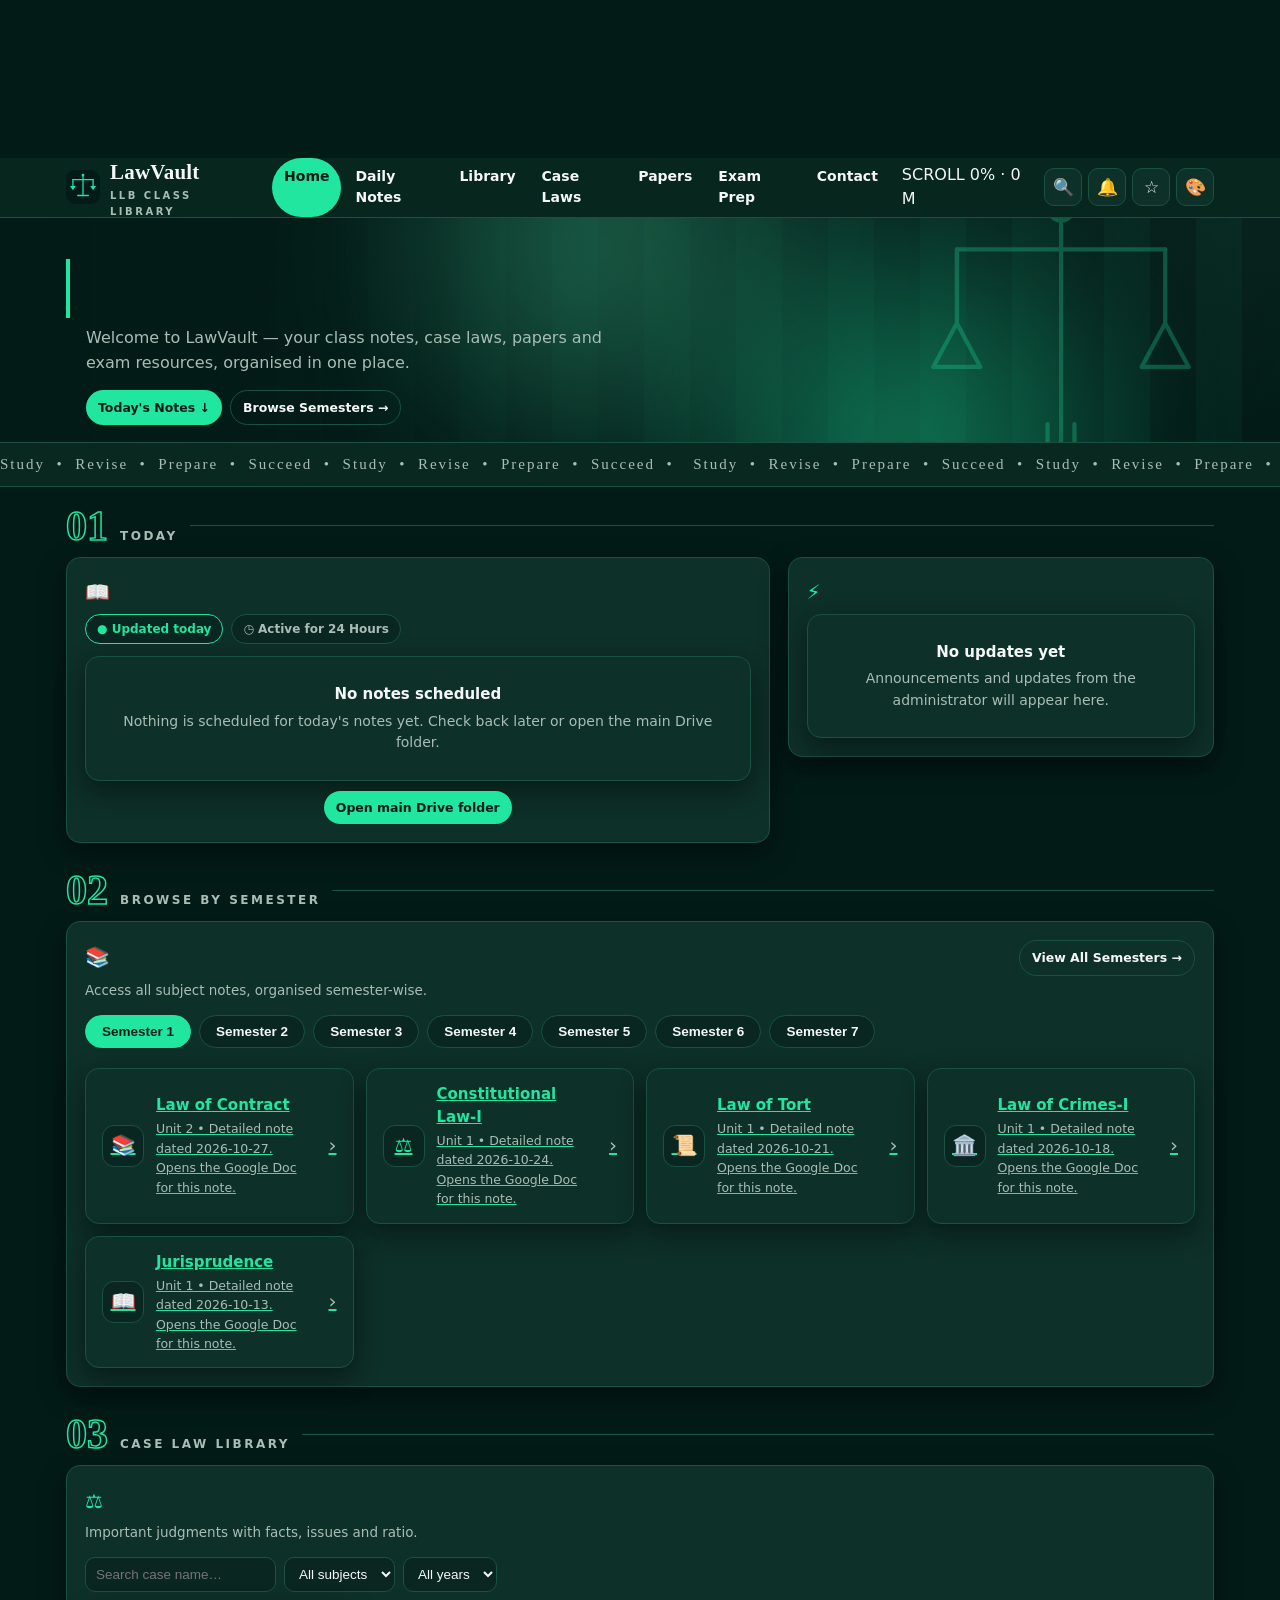
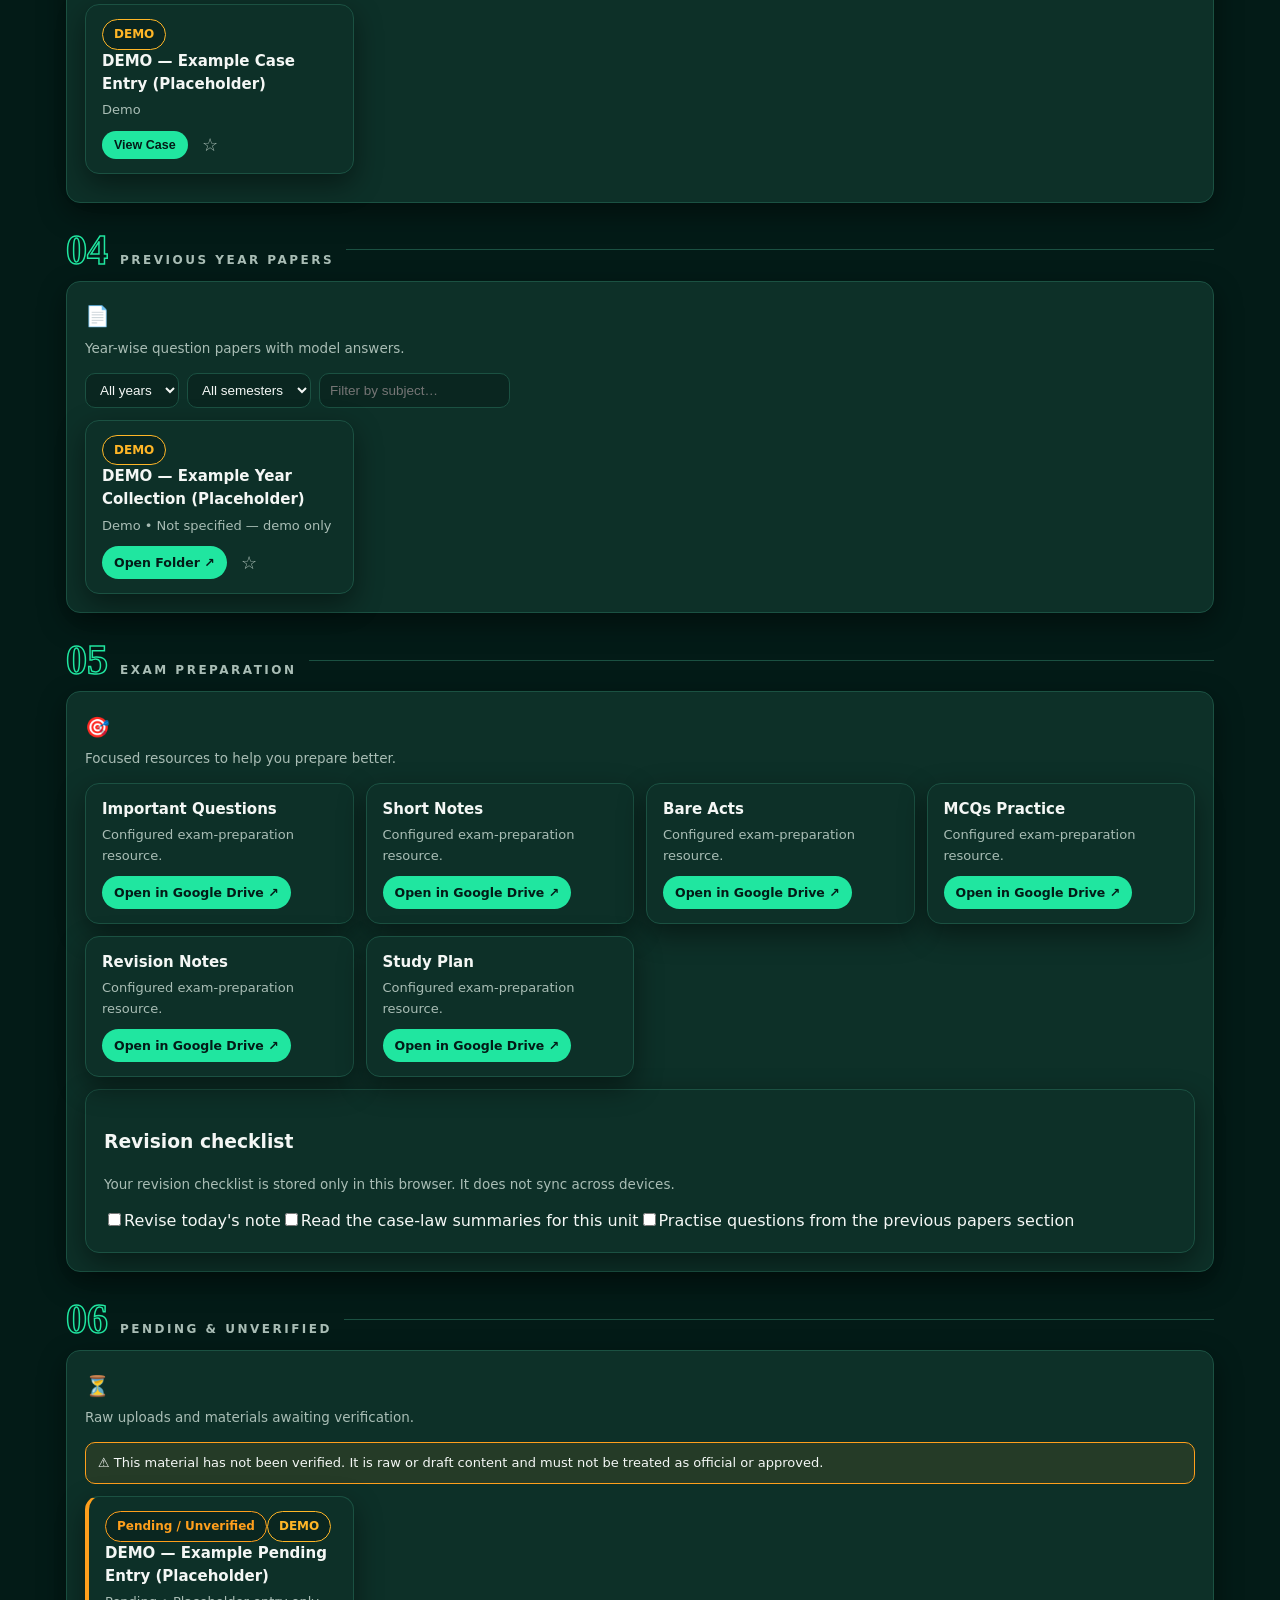
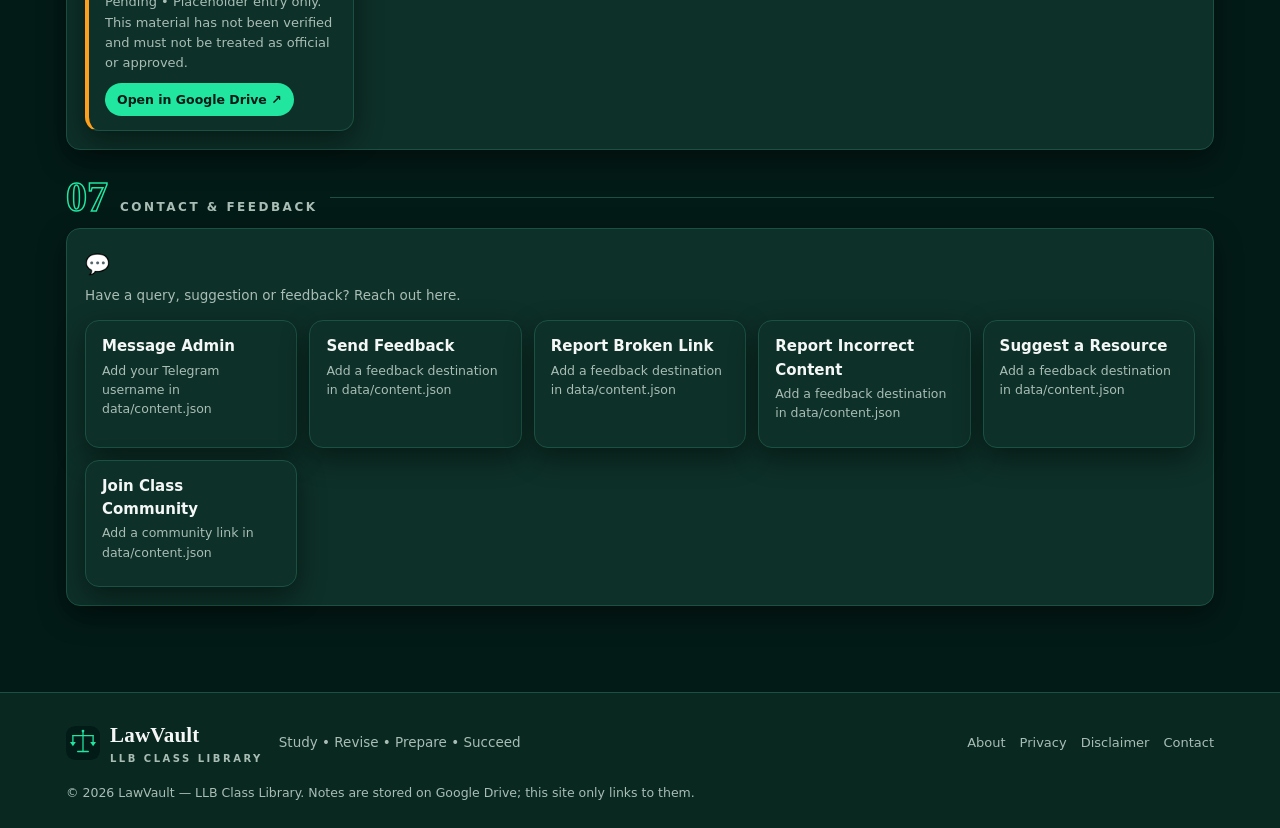
==== commit 75956126: "Publish LawVault v7" ====
--- a/index.html
+++ b/index.html
@@ -9,10 +9,27 @@
 <link rel="icon" type="image/svg+xml" href="./assets/images/logo.svg">
 <link rel="apple-touch-icon" href="./assets/images/icon-192.png">
 <link rel="manifest" href="./manifest.webmanifest">
+<link rel="preconnect" href="https://fonts.googleapis.com">
+<link rel="preconnect" href="https://fonts.gstatic.com" crossorigin>
+<link href="https://fonts.googleapis.com/css2?family=Cormorant+Garamond:ital,wght@0,300;0,400;0,500;0,600;1,400;1,500&display=swap" rel="stylesheet">
 <link rel="stylesheet" href="./assets/css/style.css">
+<script type="importmap">
+{"imports": {"three": "./assets/vendor/three.module.js"}}
+</script>
 </head>
 <body>
 <a class="skip" href="#today">Skip to today's notes</a>
+
+<!-- Ascent backdrop: the static Everest photo is the default layer
+     (and the only layer without JS, without WebGL, or under reduced
+     motion). When the 3D module loads successfully it paints the live
+     terrain on the canvas above the photo. Decorative only: it never
+     receives pointer events and never blocks content. -->
+<div class="terrain-stage" aria-hidden="true">
+  <div class="terrain-fallback" id="terrainFallback"></div>
+  <canvas class="terrain-canvas" id="terrainCanvas"></canvas>
+  <div class="terrain-scrim"></div>
+</div>
 
 <header class="site-header">
   <div class="scroll-progress" id="scrollProgress" aria-hidden="true"></div>
@@ -22,6 +39,7 @@
       <span><span class="brand-name">LawVault</span><span class="brand-sub">LLB CLASS LIBRARY</span></span>
     </a>
     <nav class="main-nav" id="mainNav" aria-label="Main navigation"></nav>
+    <span class="altitude-readout" id="altitudeReadout">SCROLL 0% · 0 M</span>
     <div class="header-tools">
       <button class="icon-btn" id="searchBtn" aria-label="Search">🔍</button>
       <button class="icon-btn" id="bellBtn" aria-label="Notifications">🔔<span class="dot" id="bellDot"></span></button>
@@ -180,5 +198,23 @@
 
 <script src="./assets/js/search.js"></script>
 <script src="./assets/js/app.js"></script>
+<script>
+/* Ascent loader: the 3D terrain module (vendored Three.js, ~1.3 MB)
+   is only fetched when it will actually run — never under reduced
+   motion, never without WebGL. Otherwise the static Everest photo
+   backdrop stays, and the site works exactly as before. */
+(function () {
+  try {
+    if (window.matchMedia && window.matchMedia('(prefers-reduced-motion: reduce)').matches) return;
+    var probe = document.createElement('canvas');
+    var gl = probe.getContext('webgl2') || probe.getContext('webgl') || probe.getContext('experimental-webgl');
+    if (!gl) return;
+    var s = document.createElement('script');
+    s.type = 'module';
+    s.src = './assets/js/terrain.js';
+    document.body.appendChild(s);
+  } catch (e) { /* photo fallback stays */ }
+})();
+</script>
 </body>
 </html>
--- a/assets/css/style.css
+++ b/assets/css/style.css
@@ -1,214 +1,79 @@
-/* LawVault v6 — Delta × VineWinner design system, vanilla CSS.
-   Adopted from the v6 sample design: dark emerald default, Cormorant
-   Garamond editorial serif + Plus Jakarta Sans + JetBrains Mono,
-   luxury cards, preloader, particles canvas, curtain wipe, spotlight
-   follower, ticker ribbon, slide-in panels.
-   Deliberately NOT adopted: the sample's photographic plates, hero
-   arch imagery and gallery (external/base64 images — the site stays a
-   self-contained offline PWA), and its demo/test toggles (fake empty
-   states, festival simulator) — real Sheet data only.
-   Theme layers (applied in this order): base -> data-mode -> data-color
-   -> data-festival. Festival themes always win over manual colours.
-   Motion rules: every hiding/reveal effect is gated behind the `js`
-   class that app.js adds to <html>. Without JavaScript, all content is
-   visible. All motion is disabled under prefers-reduced-motion and
-   when the visitor toggles motion off in the appearance panel. */
+/* LawVault v4 — dark emerald design system + editorial motion layer.
+   Theme layers (applied in this order): base -> data-mode -> data-color -> data-festival.
+   Festival themes always win over manual colour choices; a manual colour
+   choice sets data-festival="none".
+   Motion rules: every hiding/reveal effect is gated behind the `js` class
+   that app.js adds to <html>. Without JavaScript, all content is visible.
+   All motion is disabled under prefers-reduced-motion. */
 :root {
-  /* Sample design tokens (dark emerald default) */
+  --bg: #031B17;
+  --bg-2: #082820;
+  --card: #0D3028;
+  --card-2: #0A2620;
   --accent: #20E6A0;
   --accent-2: #50F5B5;
-  --accent-rgb: 32, 230, 160;
-  --accent-light: #50F5B5;
-  --accent-dark: #059669;
   --accent-ink: #031B17;
-  --bg-primary: #031B17;
-  --bg-secondary: #082820;
-  --bg-card: #0D3028;
-  --bg-card-hover: #123E34;
-  --bg-glass: rgba(3, 27, 23, 0.88);
-  --text-primary: #F4F7F5;
-  --text-secondary: #A9BDB5;
-  --text-muted: #6E8F82;
-  --border-subtle: rgba(32, 230, 160, 0.14);
-  --border-strong: rgba(32, 230, 160, 0.28);
-  --shadow-elevated: 0 20px 40px -15px rgba(0, 0, 0, 0.65);
-  /* V5 aliases — existing markup/JS inline styles keep working */
-  --bg: var(--bg-primary);
-  --bg-2: var(--bg-secondary);
-  --card: var(--bg-card);
-  --card-2: var(--bg-secondary);
-  --text: var(--text-primary);
-  --muted: var(--text-secondary);
-  --border: var(--border-strong);
-  --shadow: var(--shadow-elevated);
-  --radius: 18px;
-  --header-h: 76px;
-  --serif: "Cormorant Garamond", Georgia, "Iowan Old Style", "Times New Roman", serif;
-  --sans: "Plus Jakarta Sans", system-ui, -apple-system, "Segoe UI", Roboto, sans-serif;
-  --mono: "JetBrains Mono", ui-monospace, SFMono-Regular, Menlo, monospace;
-  --ease: cubic-bezier(0.22, 1, 0.36, 1);
-  --ease-io: cubic-bezier(0.16, 1, 0.3, 1);
+  --text: #F4F7F5;
+  --muted: #A9BDB5;
+  --border: #1B5142;
+  --shadow: 0 10px 28px rgba(0, 0, 0, 0.45);
+  --radius: 14px;
+  --header-h: 60px;
+  --serif: Georgia, "Iowan Old Style", "Times New Roman", serif;
+  --sans: system-ui, -apple-system, "Segoe UI", Roboto, sans-serif;
+  --ease: cubic-bezier(0.22, 0.9, 0.28, 1);
 }
 
 /* ---- light mode surfaces (accents still come from color/festival layers) ---- */
 html[data-mode="light"] {
-  --bg-primary: #F2F7F4;
-  --bg-secondary: #E4EFE9;
-  --bg-card: #FFFFFF;
-  --bg-card-hover: #F9FCFA;
-  --bg-glass: rgba(242, 247, 244, 0.90);
-  --text-primary: #0E2A23;
-  --text-secondary: #3B5B51;
-  --text-muted: #68857B;
-  --border-subtle: rgba(14, 42, 35, 0.10);
-  --border-strong: rgba(14, 42, 35, 0.22);
-  --shadow-elevated: 0 18px 36px -14px rgba(14, 42, 35, 0.12);
-}
-
-/* ---- manual colour options (per-colour dark surfaces, from the sample) ---- */
-html[data-color="teal"]   { --accent: #2DD4BF; --accent-2: #5EEAD4; --accent-rgb: 45, 212, 191; --accent-light: #5EEAD4; --accent-dark: #0D9488; --bg-primary: #041E21; --bg-secondary: #082B2F; --bg-card: #0D353A; --bg-card-hover: #11434A; --bg-glass: rgba(4, 30, 33, 0.88); }
-html[data-color="ocean"]  { --accent: #38BDF8; --accent-2: #7DD3FC; --accent-rgb: 56, 189, 248; --accent-light: #7DD3FC; --accent-dark: #0284C7; --bg-primary: #041626; --bg-secondary: #082238; --bg-card: #0D2C47; --bg-card-hover: #12395B; --bg-glass: rgba(4, 22, 38, 0.88); }
-html[data-color="violet"] { --accent: #A78BFA; --accent-2: #C4B5FD; --accent-rgb: 167, 139, 250; --accent-light: #C4B5FD; --accent-dark: #7C3AED; --bg-primary: #120B24; --bg-secondary: #1B1136; --bg-card: #241846; --bg-card-hover: #2E1F58; --bg-glass: rgba(18, 11, 36, 0.88); }
-html[data-color="amber"]  { --accent: #FBBF24; --accent-2: #FDE68A; --accent-rgb: 251, 191, 36; --accent-light: #FDE68A; --accent-dark: #D97706; --bg-primary: #1C1206; --bg-secondary: #291B09; --bg-card: #36240D; --bg-card-hover: #45300F; --bg-glass: rgba(28, 18, 6, 0.88); }
-/* Light mode keeps parchment surfaces for every colour. */
-html[data-mode="light"][data-color="teal"],
-html[data-mode="light"][data-color="ocean"],
-html[data-mode="light"][data-color="violet"],
-html[data-mode="light"][data-color="amber"] {
-  --bg-primary: #F2F7F4; --bg-secondary: #E4EFE9; --bg-card: #FFFFFF;
-  --bg-card-hover: #F9FCFA; --bg-glass: rgba(242, 247, 244, 0.90);
-}
-
-/* ---- automatic festival themes (win over manual colours; accent only) ---- */
-html[data-festival="diwali"]    { --accent: #FFB627; --accent-2: #FFD166; --accent-rgb: 255, 182, 39; }
-html[data-festival="christmas"] { --accent: #E63946; --accent-2: #7BF1A8; --accent-rgb: 230, 57, 70; }
-html[data-festival="newyear"]   { --accent: #FFD166; --accent-2: #FFF3B0; --accent-rgb: 255, 209, 102; }
-html[data-festival="pongal"]    { --accent: #FF9F1C; --accent-2: #FFD166; --accent-rgb: 255, 159, 28; }
-html[data-festival="holi"]      { --accent: #EC4899; --accent-2: #A78BFA; --accent-rgb: 236, 72, 153; }
-html[data-festival="eid"]       { --accent: #2DD4BF; --accent-2: #FFD166; --accent-rgb: 45, 212, 191; }
-html[data-festival="onam"]      { --accent: #FF8C42; --accent-2: #FFD166; --accent-rgb: 255, 140, 66; }
+  --bg: #F2F7F4;
+  --bg-2: #E4EFE9;
+  --card: #FFFFFF;
+  --card-2: #F4FAF7;
+  --text: #0E2A23;
+  --muted: #4E6B61;
+  --border: #CBE3D8;
+  --accent-ink: #031B17;
+  --shadow: 0 8px 22px rgba(3, 27, 23, 0.12);
+}
+
+/* ---- manual colour options ---- */
+html[data-color="teal"]   { --accent: #2DD4BF; --accent-2: #5EEAD4; }
+html[data-color="ocean"]  { --accent: #38BDF8; --accent-2: #7DD3FC; }
+html[data-color="violet"] { --accent: #A78BFA; --accent-2: #C4B5FD; }
+html[data-color="amber"]  { --accent: #FBBF24; --accent-2: #FDE68A; }
+
+/* ---- automatic festival themes (win over manual colours) ---- */
+html[data-festival="diwali"]    { --accent: #FFB627; --accent-2: #FFD166; }
+html[data-festival="christmas"] { --accent: #E63946; --accent-2: #7BF1A8; }
+html[data-festival="newyear"]   { --accent: #FFD166; --accent-2: #FFF3B0; }
+html[data-festival="pongal"]    { --accent: #FF9F1C; --accent-2: #FFD166; }
+html[data-festival="holi"]      { --accent: #EC4899; --accent-2: #A78BFA; }
+html[data-festival="eid"]       { --accent: #2DD4BF; --accent-2: #FFD166; }
+html[data-festival="onam"]      { --accent: #FF8C42; --accent-2: #FFD166; }
 
 * { box-sizing: border-box; }
 html { scroll-behavior: smooth; }
 body {
   margin: 0;
   font-family: var(--sans);
-  background-color: var(--bg-primary);
-  color: var(--text-primary);
+  background: var(--bg);
+  color: var(--text);
   line-height: 1.55;
+  -webkit-tap-highlight-color: transparent;
   overflow-x: hidden;
-  -webkit-tap-highlight-color: transparent;
-  transition: background-color 0.4s ease, color 0.3s ease;
 }
 a { color: var(--accent); }
 img, svg { max-width: 100%; }
 :focus-visible { outline: 2px solid var(--accent); outline-offset: 2px; }
-::selection { background: rgba(var(--accent-rgb), 0.3); }
-::-webkit-scrollbar { width: 8px; height: 8px; }
-::-webkit-scrollbar-track { background: var(--bg-primary); }
-::-webkit-scrollbar-thumb { background: rgba(var(--accent-rgb), 0.35); border-radius: 9999px; }
-::-webkit-scrollbar-thumb:hover { background: var(--accent); }
-
-/* ================= PRELOADER ================= */
-.lv-preloader {
-  position: fixed; inset: 0; z-index: 100;
-  background: radial-gradient(circle at 50% 35%, var(--bg-secondary) 0%, var(--bg-primary) 85%);
-  display: flex; flex-direction: column; align-items: center; justify-content: center;
-  padding: 24px; text-align: center;
-  transition: opacity 0.65s var(--ease), transform 0.75s var(--ease), visibility 0.75s;
-  will-change: opacity, transform;
-}
-.lv-preloader.preloader-hidden {
-  opacity: 0; transform: scale(1.04) translateY(-18px);
-  visibility: hidden; pointer-events: none;
-}
-.preloader-mark { position: relative; display: flex; align-items: center; justify-content: center; margin-bottom: 24px; }
-.preloader-halo {
-  position: absolute; width: 128px; height: 128px; border-radius: 50%;
-  background: radial-gradient(circle, rgba(var(--accent-rgb), 0.35), transparent 70%);
-  animation: pulseRing 3s ease-in-out infinite;
-}
-.preloader-tile {
-  position: relative; z-index: 1; width: 80px; height: 80px; border-radius: 24px;
-  display: flex; align-items: center; justify-content: center;
-  background: var(--bg-card); border: 1px solid var(--accent); color: var(--accent);
-}
-.preloader-tile svg { width: 44px; height: 44px; }
-.preloader-svg-path {
-  stroke-dasharray: 180; stroke-dashoffset: 180;
-  animation: drawStroke 1.3s cubic-bezier(0.16, 1, 0.3, 1) forwards;
-}
-@keyframes drawStroke { 0% { stroke-dashoffset: 180; } 100% { stroke-dashoffset: 0; } }
-@keyframes pulseRing { 0%, 100% { transform: scale(0.96); opacity: 0.35; } 50% { transform: scale(1.06); opacity: 0.75; } }
-.preloader-kicker {
-  margin: 0 0 4px; font-family: var(--mono); font-size: 11px;
-  text-transform: uppercase; letter-spacing: 0.28em; color: var(--accent);
-}
-.preloader-title {
-  margin: 0; font-family: var(--serif); font-size: clamp(28px, 6vw, 40px);
-  font-weight: 700; line-height: 1.15;
-}
-.preloader-step { margin: 8px 0 0; font-family: var(--mono); font-size: 12px; color: var(--text-secondary); }
-.preloader-track {
-  width: min(320px, 80vw); height: 6px; border-radius: 999px; overflow: hidden;
-  margin-top: 24px; background: var(--bg-secondary); border: 1px solid var(--border-subtle);
-}
-.preloader-fill { height: 100%; width: 12%; background: var(--accent); transition: width 0.25s ease; }
-.preloader-meta {
-  width: min(320px, 80vw); display: flex; justify-content: space-between;
-  margin-top: 8px; font-family: var(--mono); font-size: 11px; color: var(--text-muted);
-}
-.preloader-pct { color: var(--accent); font-weight: 700; }
-.preloader-skip {
-  margin-top: 28px; padding: 8px 20px; border-radius: 999px; cursor: pointer;
-  font-family: var(--mono); font-size: 12px; color: var(--text-primary);
-  border: 1px solid var(--border-strong); background: var(--bg-card); opacity: 0.85;
-  transition: opacity 0.2s ease;
-}
-.preloader-skip:hover { opacity: 1; }
-
-/* ================= AMBIENT LAYERS ================= */
-.ambient-backdrop {
-  position: fixed; inset: 0; pointer-events: none; z-index: 0; overflow: hidden;
-}
-.ambient-theme-tint {
-  position: absolute; inset: 0;
-  background:
-    radial-gradient(circle at 75% 25%, rgba(var(--accent-rgb), 0.20), transparent 55%),
-    radial-gradient(circle at 20% 80%, rgba(var(--accent-rgb), 0.14), transparent 55%),
-    linear-gradient(180deg, var(--bg-primary) 0%, transparent 25%, transparent 75%, var(--bg-primary) 100%);
-  transition: background 0.45s ease;
-}
-.delta-particles {
-  position: fixed; inset: 0; pointer-events: none; z-index: 1;
-}
-.delta-curtain-wipe {
-  position: fixed; inset: 0; z-index: 90; pointer-events: none;
-  background: linear-gradient(135deg, var(--bg-secondary), var(--bg-primary));
-  clip-path: inset(100% 0 0 0);
-  transition: clip-path 0.45s cubic-bezier(0.77, 0, 0.175, 1);
-  display: flex; align-items: center; justify-content: center;
-}
-.delta-curtain-wipe.wiping-in { clip-path: inset(0 0 0 0); }
-.delta-curtain-wipe.wiping-out { clip-path: inset(0 0 100% 0); }
-.curtain-label {
-  font-family: var(--serif); font-size: 30px; font-style: italic;
-  letter-spacing: 0.02em; color: var(--accent);
-}
-.spotlight-layer {
-  pointer-events: none; position: fixed; top: -260px; left: -260px;
-  width: 520px; height: 520px; border-radius: 9999px; z-index: 1;
-  background: radial-gradient(circle, rgba(var(--accent-rgb), 0.10) 0%, transparent 70%);
-  transform: translate3d(50vw, 30vh, 0);
-  will-change: transform;
-}
-
-/* ================= HEADER ================= */
+
+/* ---- header ---- */
 .site-header {
-  position: sticky; top: 0; z-index: 40;
-  background: var(--bg-glass);
-  backdrop-filter: blur(16px); -webkit-backdrop-filter: blur(16px);
-  border-bottom: 1px solid var(--border-subtle);
+  position: sticky; top: 0; z-index: 50;
+  height: var(--header-h);
+  background: color-mix(in srgb, var(--bg-2) 92%, transparent);
+  backdrop-filter: blur(8px);
+  border-bottom: 1px solid var(--border);
 }
 .scroll-progress {
   position: absolute; top: 0; left: 0; height: 3px; width: 100%;
@@ -217,241 +82,57 @@
   will-change: transform;
 }
 .header-in {
-  max-width: 1280px; min-height: var(--header-h); margin: 0 auto;
-  padding: 8px 16px;
-  display: flex; align-items: center; justify-content: space-between; gap: 12px;
-}
-.brand { display: flex; align-items: center; gap: 14px; text-decoration: none; color: var(--text-primary); }
-.brand-tile {
-  position: relative; flex: 0 0 auto; width: 44px; height: 44px; border-radius: 12px;
-  display: flex; align-items: center; justify-content: center; color: var(--accent);
-  background: linear-gradient(135deg, rgba(var(--accent-rgb), 0.24), rgba(var(--accent-rgb), 0.05));
-  border: 1px solid rgba(var(--accent-rgb), 0.45);
-  transition: transform 0.3s ease;
-}
-.brand:hover .brand-tile { transform: scale(1.05); }
-.brand-tile svg { width: 24px; height: 24px; }
-.brand-tile.small { width: 36px; height: 36px; }
-.brand-tile.small svg { width: 20px; height: 20px; }
-.brand-name { font-family: var(--serif); font-weight: 700; font-size: clamp(24px, 3vw, 30px); letter-spacing: -0.3px; line-height: 1; }
-.brand-sub { display: block; font-family: var(--mono); font-size: 10px; letter-spacing: 0.2em; color: var(--text-secondary); font-weight: 500; margin-top: 3px; }
-.brand-version {
-  font-family: var(--mono); font-size: 10px; text-transform: uppercase; letter-spacing: 0.1em;
-  padding: 2px 8px; border-radius: 999px; align-self: flex-start; margin-top: 2px;
-  background: rgba(var(--accent-rgb), 0.14); color: var(--accent);
-  border: 1px solid rgba(var(--accent-rgb), 0.34);
-}
-html[data-mode="light"] .brand-version { color: var(--accent-dark); }
-.main-nav {
-  display: flex; gap: 4px; padding: 6px; border-radius: 999px;
-  background: rgba(0, 0, 0, 0.18); border: 1px solid var(--border-subtle);
-}
-html[data-mode="light"] .main-nav { background: rgba(255, 255, 255, 0.55); }
+  max-width: 1180px; height: 100%; margin: 0 auto;
+  padding: 0 16px;
+  display: flex; align-items: center; gap: 12px;
+}
+.brand { display: flex; align-items: center; gap: 10px; text-decoration: none; color: var(--text); }
+.brand img { width: 34px; height: 34px; border-radius: 9px; }
+.brand-name { font-family: var(--serif); font-weight: 700; font-size: 21px; letter-spacing: 0.2px; }
+.brand-sub { display: block; font-family: var(--sans); font-size: 10px; letter-spacing: 2.5px; color: var(--muted); font-weight: 600; }
+.main-nav { display: flex; gap: 2px; margin-left: 8px; }
 .main-nav a {
-  color: var(--text-primary); text-decoration: none; font-size: 12px; font-weight: 600;
-  padding: 7px 14px; border-radius: 999px; opacity: 0.8; white-space: nowrap;
-  transition: background 0.2s ease, color 0.2s ease, opacity 0.2s ease;
-}
-.main-nav a:hover { opacity: 1; }
-.main-nav a.active { background: var(--accent); color: var(--accent-ink); opacity: 1; }
-.header-tools { display: flex; align-items: center; gap: 8px; }
+  color: var(--text); text-decoration: none; font-size: 14px; font-weight: 600;
+  padding: 8px 12px; border-radius: 999px;
+  transition: background 0.2s var(--ease), color 0.2s var(--ease);
+}
+.main-nav a.active, .main-nav a:hover { background: var(--accent); color: var(--accent-ink); }
+.header-tools { margin-left: auto; display: flex; align-items: center; gap: 6px; }
 .icon-btn {
-  position: relative; border: 1px solid var(--border-subtle); background: var(--bg-card);
-  color: var(--text-primary); border-radius: 50%; width: 40px; height: 40px;
+  position: relative; border: 1px solid var(--border); background: var(--card);
+  color: var(--text); border-radius: 10px; width: 38px; height: 38px;
   display: inline-flex; align-items: center; justify-content: center;
-  cursor: pointer; font-size: 16px;
-  transition: transform 0.2s ease, border-color 0.2s ease;
-}
-.icon-btn:hover { transform: scale(1.05); border-color: var(--border-strong); }
-.icon-btn.small { width: 32px; height: 32px; font-size: 12px; }
+  cursor: pointer; font-size: 17px;
+  transition: border-color 0.2s var(--ease), transform 0.2s var(--ease);
+}
+.icon-btn:hover { border-color: var(--accent); transform: translateY(-1px); }
 .icon-btn .dot {
-  position: absolute; top: 6px; right: 6px; width: 10px; height: 10px;
+  position: absolute; top: 7px; right: 8px; width: 8px; height: 8px;
   border-radius: 50%; background: var(--accent); display: none;
-  box-shadow: 0 0 0 2px rgba(0, 0, 0, 0.5);
-  animation: pulseRing 2.4s ease-in-out infinite;
 }
 .icon-btn .dot.on { display: block; }
-.count-badge {
-  position: absolute; top: -4px; right: -4px; min-width: 18px; height: 18px; padding: 0 4px;
-  border-radius: 999px; display: none; align-items: center; justify-content: center;
-  background: var(--accent); color: var(--accent-ink);
-  font-family: var(--mono); font-size: 10px; font-weight: 700;
-}
-.count-badge.on { display: inline-flex; }
 .menu-btn { display: none; }
 
-/* ---- notifications popup ---- */
-.bell-wrap { position: relative; }
-.notif-popup {
-  display: none; position: absolute; right: 0; top: calc(100% + 12px);
-  width: min(384px, calc(100vw - 32px)); z-index: 60;
-  background: var(--bg-secondary); border: 1px solid var(--border-strong);
-  border-radius: 16px; padding: 16px; box-shadow: var(--shadow-elevated);
-}
-.notif-popup.open { display: block; }
-.notif-head {
-  display: flex; align-items: center; justify-content: space-between;
-  padding-bottom: 12px; margin-bottom: 12px; border-bottom: 1px solid var(--border-subtle);
-}
-.notif-title { font-size: 14px; font-weight: 600; }
-.notif-count {
-  font-family: var(--mono); font-size: 11px; padding: 2px 8px; border-radius: 999px;
-  background: rgba(var(--accent-rgb), 0.14); color: var(--accent);
-  border: 1px solid rgba(var(--accent-rgb), 0.34);
-}
-html[data-mode="light"] .notif-count { color: var(--accent-dark); }
-.notif-list { display: block; max-height: 288px; overflow-y: auto; }
-.notif-row {
-  display: block; width: 100%; text-align: left; cursor: pointer;
-  background: var(--bg-primary); border: 1px solid var(--border-subtle);
-  border-radius: 12px; padding: 12px; margin-bottom: 10px; color: var(--text-primary);
-  font-family: var(--sans); transition: opacity 0.2s ease;
-}
-.notif-row:hover { opacity: 0.92; }
-.notif-row:last-child { margin-bottom: 0; }
-.notif-row .notif-meta {
-  display: flex; align-items: center; justify-content: space-between; gap: 8px;
-  font-family: var(--mono); font-size: 10px; color: var(--accent); margin-bottom: 4px;
-}
-.notif-row h4 { margin: 0; font-size: 14px; font-weight: 600; }
-.notif-row p { margin: 4px 0 0; font-size: 12px; color: var(--text-secondary); line-height: 1.5; }
-.notif-empty { padding: 24px 8px; text-align: center; font-size: 12px; color: var(--text-secondary); }
-
-/* ================= SEARCH DRAWER ================= */
-.search-drawer {
-  max-height: 0; opacity: 0; overflow: hidden; transform: translateY(-6px);
-  border-top: 1px solid transparent;
-  transition: max-height 0.38s var(--ease-io), opacity 0.28s ease, transform 0.28s ease;
-}
-.search-drawer.open {
-  max-height: 520px; opacity: 1; transform: translateY(0); overflow: visible;
-  border-top-color: var(--border-subtle); background: var(--bg-secondary);
-}
-.search-box { max-width: 896px; margin: 0 auto; padding: 16px; position: relative; }
-.search-ico { position: absolute; left: 30px; top: 32px; opacity: 0.7; pointer-events: none; }
-.search-box input {
-  width: 100%; background: var(--bg-primary); border: 1px solid var(--border-strong);
-  color: var(--text-primary); border-radius: 16px; padding: 14px 118px 14px 44px; font-size: 14px;
-  font-family: var(--sans);
-}
-.search-box input:focus { outline: none; border-color: var(--accent); }
-.search-hints { position: absolute; right: 64px; top: 30px; display: flex; gap: 6px; }
-.search-hints kbd {
-  font-family: var(--mono); font-size: 10px; padding: 4px 8px; border-radius: 6px;
-  border: 1px solid var(--border-subtle); color: var(--text-secondary); opacity: 0.8;
-}
-.search-esc {
-  position: absolute; right: 22px; top: 28px; cursor: pointer;
-  font-size: 12px; padding: 5px 10px; border-radius: 8px; opacity: 0.75;
-  border: 1px solid var(--border-subtle); background: transparent; color: var(--text-primary);
-}
-.search-esc:hover { opacity: 1; }
-.search-note { font-family: var(--mono); font-size: 11px; color: var(--text-muted); margin: 8px 0 0; }
-.suggest {
-  position: absolute; top: calc(100% - 8px); left: 16px; right: 16px;
-  background: var(--bg-secondary); border: 1px solid var(--border-strong); border-radius: 16px;
-  overflow: hidden; box-shadow: var(--shadow-elevated); display: none; z-index: 60;
-}
-.suggest.open { display: block; }
-.suggest button {
-  display: block; width: 100%; text-align: left; background: none; border: 0;
-  border-bottom: 1px solid var(--border-subtle);
-  color: var(--text-primary); padding: 12px 16px; font-size: 14px; cursor: pointer;
-  font-family: var(--sans);
-}
-.suggest button:last-child { border-bottom: 0; }
-.suggest button:hover, .suggest button.active { background: var(--bg-card-hover); }
-.suggest .kind { font-size: 11px; color: var(--text-muted); margin-left: 8px; }
-
-/* ================= SIDE PANELS ================= */
-.panel-backdrop {
-  position: fixed; inset: 0; z-index: 50; background: rgba(0, 0, 0, 0.6);
-}
-.side-panel {
-  position: fixed; top: 0; right: 0; bottom: 0; z-index: 51;
-  width: min(400px, 100%); overflow-y: auto; padding: 24px;
-  background: var(--bg-secondary); border-left: 1px solid var(--border-strong);
-  transform: translateX(100%); transition: transform 0.3s ease-out;
-  visibility: hidden;
-}
-.side-panel.open { transform: translateX(0); visibility: visible; }
-.panel-head {
-  display: flex; align-items: flex-start; justify-content: space-between; gap: 12px;
-  padding-bottom: 16px; margin-bottom: 24px; border-bottom: 1px solid var(--border-subtle);
-}
-.panel-head h3 { margin: 0; font-family: var(--serif); font-size: 26px; font-weight: 700; line-height: 1.1; }
-.panel-head .panel-sub { margin: 4px 0 0; font-family: var(--mono); font-size: 11px; color: var(--text-muted); }
-.panel-card {
-  background: var(--bg-primary); border: 1px solid var(--border-subtle);
-  border-radius: 16px; padding: 16px; margin-bottom: 24px;
-}
-.panel-card h4 { margin: 0; font-size: 14px; font-weight: 600; }
-.panel-card .panel-desc { margin: 4px 0 0; font-size: 12px; color: var(--text-secondary); }
-.theme-row { display: flex; align-items: center; justify-content: space-between; gap: 12px; }
-.mode-toggle-btn {
-  padding: 8px 14px; border-radius: 999px; cursor: pointer; white-space: nowrap;
-  font-family: var(--mono); font-size: 12px; font-weight: 600;
-  border: 1px solid var(--border-strong); background: var(--bg-secondary); color: var(--text-primary);
-  transition: border-color 0.2s ease;
-}
-.mode-toggle-btn:hover { border-color: var(--accent); }
-.swatches { display: grid; gap: 10px; margin-top: 16px; }
-.swatch {
-  display: flex; align-items: center; gap: 12px; width: 100%; text-align: left; cursor: pointer;
-  background: var(--bg-secondary); border: 1px solid var(--border-subtle);
-  border-radius: 12px; padding: 10px 12px; color: var(--text-primary); font-family: var(--sans);
-  transition: border-color 0.2s ease, transform 0.2s ease;
-}
-.swatch:hover { transform: translateY(-1px); }
-.swatch.active { border-color: var(--accent); }
-.swatch-dot { flex: 0 0 auto; width: 26px; height: 26px; border-radius: 50%; }
-.swatch-name { font-size: 13.5px; font-weight: 600; }
-.swatch-hex { margin-left: auto; font-family: var(--mono); font-size: 11px; color: var(--text-muted); }
-.toggle { position: relative; flex: 0 0 auto; width: 48px; height: 28px; border-radius: 999px; border: 1px solid var(--border-strong); background: rgba(128, 128, 128, 0.35); cursor: pointer; padding: 0; transition: background 0.2s ease; }
-.toggle::after {
-  content: ""; position: absolute; top: 3px; left: 3px; width: 20px; height: 20px;
-  border-radius: 50%; background: #fff; box-shadow: 0 1px 3px rgba(0, 0, 0, 0.4);
-  transition: transform 0.2s ease;
-}
-.toggle[aria-checked="true"] { background: var(--accent); border-color: var(--accent); }
-.toggle[aria-checked="true"]::after { transform: translateX(20px); }
-.festival-status {
-  display: flex; align-items: center; justify-content: space-between;
-  margin-top: 16px; padding-top: 12px; border-top: 1px solid var(--border-subtle);
-  font-family: var(--mono); font-size: 12px;
-}
-.festival-status .accent-text { color: var(--accent); font-weight: 600; }
-.saved-sec-title {
-  display: flex; align-items: center; justify-content: space-between;
-  font-family: var(--mono); font-size: 11px; text-transform: uppercase;
-  letter-spacing: 0.15em; color: var(--accent); margin: 0 0 12px;
-}
-.saved-sec-title.muted { color: var(--text-secondary); }
-.clear-btn {
-  background: none; border: 0; cursor: pointer; padding: 0;
-  font-size: 11px; font-family: var(--sans); text-decoration: underline;
-  color: var(--text-secondary); opacity: 0.8; text-transform: none; letter-spacing: 0;
-}
-.clear-btn:hover { opacity: 1; }
-.saved-row {
-  padding: 10px 0; border-bottom: 1px solid var(--border-subtle);
-  font-size: 14px;
-}
-.saved-row:last-child { border-bottom: 0; }
-.saved-row a { color: var(--text-primary); text-decoration: none; }
-.saved-row a:hover { color: var(--accent); }
-
-/* ================= WELCOME ================= */
+/* ---- welcome banner (compact: <= ~25% of desktop viewport height) ---- */
 .welcome {
   position: relative; overflow: hidden;
-  border-bottom: 1px solid var(--border-subtle);
-  min-height: 220px;
+  border-bottom: 1px solid var(--border);
+  max-height: 25vh; min-height: 190px;
   display: flex; align-items: center;
-  background: linear-gradient(180deg, var(--bg-secondary), var(--bg-primary));
-}
+  background: linear-gradient(180deg, #0A2620, #031B17);
+}
+html[data-mode="light"] .welcome { background: linear-gradient(180deg, #E4EFE9, #F2F7F4); }
 .welcome-art {
   position: absolute; inset: 0; overflow: hidden; pointer-events: none;
   will-change: transform;
+  background:
+    linear-gradient(100deg, rgba(3,27,23,0.96) 20%, rgba(3,27,23,0.55) 60%, rgba(3,27,23,0.25) 100%),
+    repeating-linear-gradient(90deg, rgba(32,230,160,0.06) 0 46px, rgba(32,230,160,0.0) 46px 92px);
+}
+html[data-mode="light"] .welcome-art {
+  background:
+    linear-gradient(100deg, rgba(242,247,244,0.97) 20%, rgba(242,247,244,0.6) 60%, rgba(242,247,244,0.25) 100%),
+    repeating-linear-gradient(90deg, rgba(3,27,23,0.05) 0 46px, rgba(3,27,23,0) 46px 92px);
 }
 .aurora {
   position: absolute; width: 46%; aspect-ratio: 1; border-radius: 50%;
@@ -484,28 +165,25 @@
 html.js .scales.drawn .draw:nth-child(5) { transition-delay: 0.55s; }
 html.js .scales.drawn .draw:nth-child(6) { transition-delay: 0.7s; }
 html.js .scales.drawn .draw:nth-child(7) { transition-delay: 0.85s; }
-.welcome-in { max-width: 1280px; margin: 0 auto; padding: 44px 16px 48px; width: 100%; position: relative; z-index: 2; }
+.welcome-in { max-width: 1180px; margin: 0 auto; padding: 28px 16px; width: 100%; position: relative; }
 .welcome-kicker {
-  margin: 0 0 10px; font-family: var(--mono);
-  font-size: 11px; font-weight: 500; letter-spacing: 0.28em; text-transform: uppercase;
+  margin: 0 0 6px; padding-left: 20px;
+  font-size: 11px; font-weight: 800; letter-spacing: 3px; text-transform: uppercase;
   color: var(--accent);
 }
 .welcome h1 {
-  margin: 0 0 12px; font-size: clamp(44px, 7vw, 76px);
-  font-family: var(--serif); font-weight: 700; letter-spacing: -0.5px; line-height: 1.05;
+  margin: 0 0 8px; font-size: clamp(30px, 4.8vw, 56px);
+  font-family: var(--serif); font-weight: 700; letter-spacing: -0.5px; line-height: 1.06;
+  border-left: 4px solid var(--accent); padding-left: 16px;
 }
 .welcome h1 .hl { color: var(--accent); font-style: italic; }
-.welcome p { margin: 0; color: var(--text-secondary); font-size: clamp(14px, 1.6vw, 18px); max-width: 640px; line-height: 1.6; }
-.welcome-links { display: flex; gap: 10px; flex-wrap: wrap; margin-top: 22px; }
-.festival-note { display: none; margin-top: 16px; }
-html[data-festival]:not([data-festival="none"]) .festival-note { display: inline-flex; }
-.festival-note:empty { display: none !important; }
+.welcome p { margin: 0; color: var(--muted); font-size: clamp(13px, 1.6vw, 16px); max-width: 560px; padding-left: 20px; }
+.welcome-links { display: flex; gap: 8px; flex-wrap: wrap; margin-top: 14px; padding-left: 20px; }
 .festival-note {
-  align-items: center; gap: 8px; padding: 6px 16px; border-radius: 999px;
-  font-size: 12px; font-weight: 500; color: var(--accent);
-  background: rgba(var(--accent-rgb), 0.14); border: 1px solid rgba(var(--accent-rgb), 0.34);
-}
-html[data-mode="light"] .festival-note { color: var(--accent-dark); }
+  display: none; margin-top: 10px; padding-left: 20px;
+  font-size: 13px; color: var(--accent); font-weight: 700;
+}
+html[data-festival]:not([data-festival="none"]) .festival-note { display: block; }
 
 /* ---- masked text reveals (JS-gated: visible without JS) ---- */
 .mask { display: inline-block; overflow: hidden; vertical-align: bottom; padding-bottom: 0.08em; margin-bottom: -0.08em; }
@@ -513,81 +191,61 @@
 html.js .mask-word { transform: translateY(115%); transition: transform 0.7s var(--ease); }
 html.js .mask-word.in { transform: translateY(0); }
 
-/* ---- ticker ribbon ---- */
+/* ---- marquee strip ---- */
 .marquee {
-  position: relative; z-index: 2; overflow: hidden;
-  border-bottom: 1px solid var(--border-subtle);
-  background: rgba(var(--accent-rgb), 0.06); padding: 8px 0; white-space: nowrap;
-}
-.marquee-inner { display: flex; width: max-content; will-change: transform; }
+  overflow: hidden; border-bottom: 1px solid var(--border);
+  background: var(--bg-2); padding: 9px 0; white-space: nowrap;
+}
+.marquee-inner { display: inline-flex; animation: marquee 30s linear infinite; will-change: transform; }
 .marquee-inner span {
-  font-family: var(--mono); font-size: 11px; letter-spacing: 0.22em; text-transform: uppercase;
-  color: var(--text-secondary); padding-right: 8px;
-}
-@keyframes tickerMove { 0% { transform: translate3d(0, 0, 0); } 100% { transform: translate3d(-50%, 0, 0); } }
-.animate-ticker { animation: tickerMove 32s linear infinite; }
-.animate-ticker:hover { animation-play-state: paused; }
+  font-family: var(--serif); font-size: 15px; letter-spacing: 2px;
+  color: var(--muted); padding-right: 8px;
+}
+@keyframes marquee { from { transform: translateX(0); } to { transform: translateX(-50%); } }
 
 /* ---- layout ---- */
-.wrap { position: relative; z-index: 2; max-width: 1280px; margin: 0 auto; padding: 18px 16px 60px; }
+.wrap { max-width: 1180px; margin: 0 auto; padding: 18px 16px 60px; }
 .main-grid { display: grid; grid-template-columns: 1.65fr 1fr; gap: 18px; align-items: start; }
 section.block { margin: 26px 0; scroll-margin-top: calc(var(--header-h) + 12px); }
 .main-grid section.block { margin: 0; }
-
-/* ---- luxury cards (the sample's card language; .card keeps the V5 name) ---- */
-.card, .luxury-card {
-  position: relative;
-  background: linear-gradient(155deg, var(--bg-card), var(--bg-secondary));
-  border: 1px solid var(--border-subtle);
-  border-radius: var(--radius);
-  box-shadow: var(--shadow-elevated);
-  overflow: hidden;
-  transition: transform 0.3s var(--ease-io), border-color 0.3s ease, box-shadow 0.3s ease;
-}
-.card::after, .luxury-card::after {
-  content: ""; position: absolute; top: 0; bottom: 0; width: 45%;
-  background: linear-gradient(90deg, transparent, rgba(var(--accent-rgb), 0.08), transparent);
-  transform: translateX(-140%) skewX(-15deg); pointer-events: none;
-}
-@keyframes shimmerSweep { 0% { transform: translateX(-100%) skewX(-15deg); } 100% { transform: translateX(220%) skewX(-15deg); } }
-a.card:hover, .today-card:hover, .mini-card:hover, .subj-card:hover, .contact-card:hover {
-  transform: translate3d(0, -4px, 0);
-  border-color: rgba(var(--accent-rgb), 0.45);
-  box-shadow: var(--shadow-elevated), 0 0 24px -8px rgba(var(--accent-rgb), 0.22);
-}
-a.card:hover::after, .today-card:hover::after, .mini-card:hover::after,
-.subj-card:hover::after, .contact-card:hover::after { animation: shimmerSweep 0.85s ease forwards; }
-.pad { padding: 20px; }
+.card {
+  background: var(--card); border: 1px solid var(--border);
+  border-radius: var(--radius); box-shadow: var(--shadow);
+}
+.pad { padding: 18px; }
 .sec-head { display: flex; align-items: center; gap: 10px; margin: 0 0 4px; }
 .sec-head h2 {
   margin: 0; font-size: clamp(17px, 2.2vw, 22px);
   font-family: var(--serif); font-weight: 700; letter-spacing: 0.3px;
 }
 .sec-head .ico { color: var(--accent); font-size: 20px; }
-.sec-sub { color: var(--text-secondary); font-size: 13.5px; margin: 0 0 14px; }
+.sec-sub { color: var(--muted); font-size: 13.5px; margin: 0 0 14px; }
 .sec-actions { margin-left: auto; }
 
 /* ---- chapter tags ---- */
-.chapter-tag { display: flex; align-items: baseline; gap: 12px; margin: 0 0 10px; }
+.chapter-tag {
+  display: flex; align-items: baseline; gap: 12px;
+  margin: 0 0 10px;
+}
 .chapter-num {
   font-family: var(--serif); font-size: clamp(30px, 4vw, 42px); font-weight: 700;
   line-height: 1; color: transparent;
   -webkit-text-stroke: 1.5px var(--accent);
 }
 .chapter-label {
-  font-family: var(--mono); font-size: 11px; font-weight: 500; letter-spacing: 0.25em;
-  text-transform: uppercase; color: var(--text-secondary); white-space: nowrap;
-}
-.chapter-rule { flex: 1; height: 1px; background: var(--border-subtle); align-self: center; }
+  font-size: 12px; font-weight: 800; letter-spacing: 2.5px; text-transform: uppercase;
+  color: var(--muted); white-space: nowrap;
+}
+.chapter-rule { flex: 1; height: 1px; background: var(--border); align-self: center; }
 
 /* ---- badges ---- */
 .badge {
   display: inline-flex; align-items: center; gap: 6px;
-  font-family: var(--mono); font-size: 11px; font-weight: 600; padding: 4px 10px; border-radius: 999px;
-  border: 1px solid var(--border-subtle); color: var(--text-secondary); background: var(--bg-card);
-}
-.badge.ok { color: var(--accent); border-color: rgba(var(--accent-rgb), 0.34); background: rgba(var(--accent-rgb), 0.14); }
-html[data-mode="light"] .badge.ok { color: var(--accent-dark); }
+  font-size: 12px; font-weight: 700; padding: 5px 11px; border-radius: 999px;
+  border: 1px solid var(--border); color: var(--muted); background: var(--card-2);
+}
+.badge.ok { color: var(--accent); border-color: var(--accent); }
+.badge .pulse { width: 8px; height: 8px; border-radius: 50%; background: var(--accent); }
 .badge.demo { color: #FFB627; border-color: #FFB627; }
 .badge.warn { color: #FF9F1C; border-color: #FF9F1C; }
 
@@ -595,269 +253,237 @@
 .btn {
   display: inline-flex; align-items: center; gap: 6px;
   border: 0; border-radius: 999px; cursor: pointer;
-  background: linear-gradient(135deg, var(--accent), var(--accent-dark));
-  color: #031B17;
-  font-weight: 700; font-size: 13.5px; padding: 10px 18px; text-decoration: none;
-  box-shadow: 0 8px 20px -6px rgba(var(--accent-rgb), 0.45);
-  transition: transform 0.25s ease, box-shadow 0.25s ease, filter 0.25s ease;
-  font-family: var(--sans);
-}
-.btn:hover { transform: translate3d(0, -1.5px, 0); box-shadow: 0 12px 24px -6px rgba(var(--accent-rgb), 0.65); filter: brightness(1.06); }
-.btn.ghost {
-  background: rgba(var(--accent-rgb), 0.09); color: var(--text-primary);
-  border: 1px solid rgba(var(--accent-rgb), 0.32); box-shadow: none;
-}
-.btn.ghost:hover { background: var(--accent); color: #031B17; border-color: var(--accent); }
-.btn.small { padding: 8px 14px; font-size: 12.5px; }
+  background: var(--accent); color: var(--accent-ink);
+  font-weight: 700; font-size: 13.5px; padding: 9px 16px; text-decoration: none;
+  transition: background 0.2s var(--ease), transform 0.2s var(--ease);
+}
+.btn:hover { background: var(--accent-2); transform: translateY(-1px); }
+.btn.ghost { background: transparent; color: var(--text); border: 1px solid var(--border); }
+.btn.ghost:hover { border-color: var(--accent); color: var(--accent); }
+.btn.small { padding: 7px 12px; font-size: 12.5px; }
 .drive-btn { white-space: nowrap; }
-.accent-text { color: var(--accent); }
-
-/* ---- today notes cards (sample's horizontal row) ---- */
-.today-cards { display: grid; gap: 14px; }
-.today-card { display: flex; flex-direction: column; gap: 12px; padding: 20px; }
-.today-main { display: flex; align-items: flex-start; gap: 16px; }
-.note-tile {
-  flex: 0 0 auto; width: 48px; height: 48px; border-radius: 16px;
-  display: flex; align-items: center; justify-content: center;
-  font-family: var(--serif); font-size: 24px; font-weight: 700; color: var(--accent);
-  background: rgba(var(--accent-rgb), 0.14); border: 1px solid rgba(var(--accent-rgb), 0.34);
-}
-html[data-mode="light"] .note-tile { color: var(--accent-dark); }
-.today-body { flex: 1; min-width: 0; }
-.today-body h3 { margin: 0; font-family: var(--serif); font-size: clamp(19px, 2.4vw, 23px); font-weight: 700; line-height: 1.25; }
-.today-body p { margin: 4px 0 0; font-size: 13px; color: var(--text-secondary); line-height: 1.55; }
-.today-actions { display: flex; gap: 8px; align-items: center; flex-wrap: wrap; }
-@media (min-width: 640px) {
-  .today-card { flex-direction: row; align-items: center; justify-content: space-between; }
-  .today-actions { align-self: center; flex-wrap: nowrap; }
-}
-/* legacy thumb block kept harmless if ever rendered */
-.thumb { display: none; }
-
-/* ---- updates timeline (sample's border-l timeline) ---- */
-.timeline { list-style: none; margin: 0; padding: 0 0 0 24px; border-left: 1px solid rgba(var(--accent-rgb), 0.35); }
-.timeline li { position: relative; padding: 0 0 24px; }
-.timeline li:last-child { padding-bottom: 0; }
+
+/* ---- today notes cards ---- */
+.today-cards { display: grid; grid-template-columns: repeat(auto-fill, minmax(200px, 1fr)); gap: 12px; }
+.today-card { overflow: hidden; display: flex; flex-direction: column; position: relative; }
+.today-card::after {
+  content: ""; position: absolute; left: 0; right: 0; bottom: 0; height: 3px;
+  background: var(--accent); transform: scaleX(0); transform-origin: 0 50%;
+  transition: transform 0.35s var(--ease);
+}
+.today-card:hover::after, .today-card:focus-within::after { transform: scaleX(1); }
+.thumb {
+  position: relative; height: 96px; border-radius: var(--radius) var(--radius) 0 0;
+  background:
+    radial-gradient(circle at 20% 30%, rgba(32,230,160,0.25), transparent 55%),
+    linear-gradient(135deg, #0A2620, #031B17);
+  border-bottom: 1px solid var(--border);
+  display: flex; align-items: flex-end; padding: 10px 12px; overflow: hidden;
+}
+html[data-mode="light"] .thumb { background: linear-gradient(135deg, #DCEEE5, #F2F7F4); }
+.thumb::after {
+  content: ""; position: absolute; inset: 0;
+  background: linear-gradient(100deg, transparent, color-mix(in srgb, var(--accent) 22%, transparent), transparent);
+  clip-path: inset(0 100% 0 0);
+  transition: clip-path 0.6s var(--ease);
+}
+.today-card:hover .thumb::after, .today-card:focus-within .thumb::after { clip-path: inset(0 0 0 0); }
+.thumb span { font-size: 11px; font-weight: 800; letter-spacing: 1.5px; color: var(--accent); text-transform: uppercase; position: relative; }
+.today-body { padding: 12px 14px; display: flex; flex-direction: column; gap: 6px; flex: 1; }
+.today-body h3 { margin: 0; font-size: 15px; }
+.today-body p { margin: 0; font-size: 13px; color: var(--muted); flex: 1; }
+.today-actions { display: flex; gap: 8px; align-items: center; margin-top: 6px; }
+
+/* ---- updates timeline ---- */
+.timeline { list-style: none; margin: 0; padding: 0; }
+.timeline li { position: relative; padding: 0 0 18px 26px; }
+.timeline li::before {
+  content: ""; position: absolute; left: 7px; top: 22px; bottom: -2px;
+  width: 2px; background: var(--border);
+}
+.timeline li:last-child::before { display: none; }
 .timeline .tdot {
-  position: absolute; left: -29px; top: 6px; width: 12px; height: 12px;
-  border-radius: 50%; background: var(--accent);
-  box-shadow: 0 0 0 4px var(--bg-secondary);
-}
-.timeline .update-meta {
-  display: flex; flex-wrap: wrap; align-items: center; justify-content: space-between; gap: 8px;
-}
-.timeline time { font-family: var(--mono); font-size: 11px; color: var(--text-muted); }
-.timeline h4 { margin: 2px 0 0; font-family: var(--serif); font-size: 20px; font-weight: 700; line-height: 1.3; }
-.timeline p { margin: 4px 0 0; font-size: 13px; color: var(--text-secondary); line-height: 1.55; }
+  position: absolute; left: 2px; top: 6px; width: 12px; height: 12px;
+  border-radius: 50%; background: var(--accent); box-shadow: 0 0 0 4px color-mix(in srgb, var(--accent) 18%, transparent);
+}
+.timeline h4 { margin: 0; font-size: 14.5px; display: flex; justify-content: space-between; gap: 8px; align-items: baseline; }
+.timeline time { font-size: 11.5px; color: var(--muted); white-space: nowrap; }
+.timeline p { margin: 2px 0 0; font-size: 13px; color: var(--muted); }
 
 /* ---- semester tabs ---- */
 .sem-tabs { display: flex; gap: 8px; overflow-x: auto; padding-bottom: 6px; scrollbar-width: thin; }
 .sem-tab {
-  flex: 0 0 auto; border: 1px solid var(--border-subtle); background: var(--bg-primary);
-  color: var(--text-primary); border-radius: 999px; padding: 9px 18px;
-  font-size: 13px; font-weight: 600; cursor: pointer; font-family: var(--sans);
-  transition: background 0.2s ease, color 0.2s ease, transform 0.2s ease;
+  flex: 0 0 auto; border: 1px solid var(--border); background: var(--card-2);
+  color: var(--text); border-radius: 999px; padding: 8px 16px;
+  font-size: 13.5px; font-weight: 700; cursor: pointer;
+  transition: background 0.2s var(--ease), color 0.2s var(--ease), transform 0.2s var(--ease);
 }
 .sem-tab:hover { transform: translateY(-1px); }
 .sem-tab.active { background: var(--accent); border-color: var(--accent); color: var(--accent-ink); }
 .subj-grid { display: grid; grid-template-columns: repeat(auto-fill, minmax(240px, 1fr)); gap: 12px; margin-top: 14px; }
-.subj-card { padding: 16px; display: flex; align-items: center; gap: 12px; text-decoration: none; color: var(--text-primary); }
+.subj-card { padding: 14px 16px; display: flex; align-items: center; gap: 12px; position: relative; overflow: hidden; }
+.subj-card::after {
+  content: ""; position: absolute; left: 0; right: 0; bottom: 0; height: 3px;
+  background: var(--accent); transform: scaleX(0); transform-origin: 0 50%;
+  transition: transform 0.35s var(--ease);
+}
+.subj-card:hover::after, .subj-card:focus-within::after { transform: scaleX(1); }
 .subj-ico {
   flex: 0 0 auto; width: 42px; height: 42px; border-radius: 12px;
-  background: var(--bg-primary); border: 1px solid var(--border-subtle);
+  background: var(--card-2); border: 1px solid var(--border);
   display: flex; align-items: center; justify-content: center;
   color: var(--accent); font-size: 20px;
 }
 .subj-card h3 { margin: 0; font-size: 15px; }
-.subj-card p { margin: 2px 0 0; font-size: 12.5px; color: var(--text-secondary); }
-.subj-card .go { margin-left: auto; color: var(--text-muted); font-size: 20px; text-decoration: none; transition: transform 0.2s ease, color 0.2s ease; }
+.subj-card p { margin: 2px 0 0; font-size: 12.5px; color: var(--muted); }
+.subj-card .go { margin-left: auto; color: var(--muted); font-size: 20px; text-decoration: none; transition: transform 0.2s var(--ease), color 0.2s var(--ease); }
+.subj-card:hover { border-color: var(--accent); }
 .subj-card:hover .go { transform: translateX(4px); color: var(--accent); }
 
 /* ---- generic grids ---- */
-.grid { display: grid; grid-template-columns: repeat(auto-fill, minmax(220px, 1fr)); gap: 14px; }
-.mini-card { padding: 18px; }
-.mini-card h3 { margin: 0 0 4px; font-family: var(--serif); font-size: 20px; font-weight: 700; line-height: 1.3; }
-.mini-card p { margin: 0 0 12px; font-size: 13px; color: var(--text-secondary); }
-.filters { display: flex; gap: 8px; flex-wrap: wrap; margin: 0 0 14px; }
+.grid { display: grid; grid-template-columns: repeat(auto-fill, minmax(220px, 1fr)); gap: 12px; }
+.mini-card { padding: 14px 16px; position: relative; }
+.mini-card h3 { margin: 0 0 4px; font-size: 15px; }
+.mini-card p { margin: 0 0 10px; font-size: 13px; color: var(--muted); }
+.filters { display: flex; gap: 8px; flex-wrap: wrap; margin: 0 0 12px; }
 .filters select, .filters input {
-  background: var(--bg-primary); border: 1px solid var(--border-strong); color: var(--text-primary);
-  border-radius: 12px; padding: 9px 12px; font-size: 13.5px; font-family: var(--sans);
-}
-.filters select:focus, .filters input:focus { outline: none; border-color: var(--accent); }
+  background: var(--card-2); border: 1px solid var(--border); color: var(--text);
+  border-radius: 10px; padding: 8px 10px; font-size: 13.5px;
+}
 
 /* ---- pending ---- */
-.pending-card {
-  background: linear-gradient(145deg, rgba(245, 158, 11, 0.12), var(--bg-card));
-  border: 1px solid rgba(245, 158, 11, 0.4);
-}
-.pending-card:hover { border-color: rgba(245, 158, 11, 0.75); }
+.pending-card { border-left: 4px solid #FF9F1C; }
 .pending-note {
-  background: rgba(245, 158, 11, 0.10);
-  border: 1px solid rgba(245, 158, 11, 0.4); border-radius: 12px;
-  padding: 10px 12px; font-size: 13px; margin: 0 0 14px;
+  background: color-mix(in srgb, #FF9F1C 10%, var(--card));
+  border: 1px solid #FF9F1C; border-radius: 10px;
+  padding: 10px 12px; font-size: 13px; margin: 0 0 12px;
 }
 
 /* ---- contact ---- */
-.contact-grid { display: grid; grid-template-columns: repeat(auto-fill, minmax(200px, 1fr)); gap: 14px; }
-.contact-card { padding: 18px; }
+.contact-grid { display: grid; grid-template-columns: repeat(auto-fill, minmax(200px, 1fr)); gap: 12px; }
+.contact-card { padding: 14px 16px; }
 .contact-card h3 { margin: 0 0 2px; font-size: 15px; }
-.contact-card p { margin: 0 0 12px; font-size: 12.5px; color: var(--text-secondary); }
+.contact-card p { margin: 0 0 10px; font-size: 12.5px; color: var(--muted); }
 .contact-card.disabled { opacity: 0.65; }
 
-/* ---- exam ---- */
-.countdown-card {
-  padding: 24px; margin-bottom: 20px; border-left: 4px solid var(--accent);
-  display: flex; align-items: center; justify-content: space-between; gap: 16px; flex-wrap: wrap;
-}
-.countdown-label { font-size: 12px; color: var(--text-secondary); margin: 0; }
-.countdown { font-size: 15px; font-weight: 800; color: var(--accent); }
-.countdown-big {
-  font-family: var(--mono); font-size: clamp(28px, 4vw, 36px); font-weight: 700;
-  color: var(--accent); line-height: 1;
-}
-.countdown-sub { font-family: var(--mono); font-size: 11px; color: var(--text-muted); margin: 4px 0 0; }
-.checklist { margin-top: 14px; }
-.checklist label { display: flex; gap: 10px; align-items: flex-start; padding: 9px 0; font-size: 14px; cursor: pointer; border-bottom: 1px solid var(--border-subtle); }
-.checklist label:last-child { border-bottom: 0; }
-.checklist input { margin-top: 3px; accent-color: var(--accent); width: 16px; height: 16px; }
-.checklist-progress { font-family: var(--mono); font-size: 11px; color: var(--accent); }
-
-/* ---- case detail ---- */
-.case-detail { margin-top: 12px; }
-.case-detail dt { font-weight: 800; font-size: 13px; color: var(--accent); margin-top: 10px; }
-.case-detail dd { margin: 2px 0 0; font-size: 14px; line-height: 1.6; }
-
 /* ---- footer ---- */
-.site-footer { position: relative; z-index: 2; border-top: 1px solid var(--border-subtle); background: var(--bg-secondary); }
-.footer-in { max-width: 1280px; margin: 0 auto; padding: 40px 16px 28px; }
-.footer-brand { display: flex; flex-direction: column; gap: 12px; }
-.footer-brand .sec-sub { font-family: var(--mono); font-size: 11px; letter-spacing: 0.22em; text-transform: uppercase; color: var(--accent); }
-.footer-in nav.footer-nav {
-  display: flex; gap: 22px; flex-wrap: wrap; align-items: center; margin: 24px 0 0;
-}
-.footer-nav a, .footer-nav button {
-  background: none; border: 0; cursor: pointer; padding: 0;
-  color: var(--text-secondary); text-decoration: none; font-size: 13.5px; font-weight: 500;
-  font-family: var(--sans);
-}
-.footer-nav a:hover, .footer-nav button:hover { color: var(--accent); text-decoration: underline; }
-.footer-pwa {
-  padding: 6px 14px !important; border-radius: 999px !important;
-  font-family: var(--mono) !important; font-size: 12px !important;
-  background: rgba(var(--accent-rgb), 0.14) !important; color: var(--accent) !important;
-  border: 1px solid rgba(var(--accent-rgb), 0.34) !important; text-decoration: none !important;
-}
-html[data-mode="light"] .footer-pwa { color: var(--accent-dark) !important; }
-.copy { width: 100%; font-size: 12.5px; color: var(--text-muted); margin-top: 24px; padding-top: 20px; border-top: 1px solid var(--border-subtle); }
+.site-footer { border-top: 1px solid var(--border); background: var(--bg-2); }
+.footer-in { max-width: 1180px; margin: 0 auto; padding: 26px 16px; display: flex; flex-wrap: wrap; gap: 16px; align-items: center; }
+.footer-in nav { display: flex; gap: 14px; margin-left: auto; }
+.footer-in nav a { color: var(--muted); text-decoration: none; font-size: 13px; }
+.footer-in nav a:hover { color: var(--accent); }
+.copy { width: 100%; font-size: 12.5px; color: var(--muted); }
+
+/* ---- search ---- */
+.search-bar {
+  display: none; border-bottom: 1px solid var(--border);
+  background: var(--bg-2); padding: 12px 16px; position: sticky; top: var(--header-h); z-index: 40;
+}
+.search-bar.open { display: block; }
+.search-box { max-width: 1180px; margin: 0 auto; position: relative; }
+.search-box input {
+  width: 100%; background: var(--card); border: 1px solid var(--border);
+  color: var(--text); border-radius: 12px; padding: 12px 14px; font-size: 15px;
+}
+.search-note { font-size: 12px; color: var(--muted); margin: 8px 0 0; }
+.suggest {
+  position: absolute; top: calc(100% + 6px); left: 0; right: 0;
+  background: var(--card); border: 1px solid var(--border); border-radius: 12px;
+  overflow: hidden; box-shadow: var(--shadow); display: none; z-index: 60;
+}
+.suggest.open { display: block; }
+.suggest button {
+  display: block; width: 100%; text-align: left; background: none; border: 0;
+  color: var(--text); padding: 10px 14px; font-size: 14px; cursor: pointer;
+}
+.suggest button:hover, .suggest button.active { background: var(--card-2); }
+.suggest .kind { font-size: 11px; color: var(--muted); margin-left: 8px; }
+
+/* ---- theme panel ---- */
+.theme-panel {
+  display: none; position: absolute; top: calc(var(--header-h) - 4px); right: 12px;
+  width: 280px; z-index: 70; padding: 14px;
+}
+.theme-panel.open { display: block; }
+.theme-panel h3 { margin: 0 0 8px; font-size: 14px; }
+.theme-row { display: flex; align-items: center; justify-content: space-between; margin: 10px 0; font-size: 13.5px; }
+.swatches { display: flex; gap: 8px; }
+.swatch {
+  width: 30px; height: 30px; border-radius: 50%; border: 2px solid transparent;
+  cursor: pointer; padding: 0;
+}
+.swatch.active { border-color: var(--text); }
+.toggle { position: relative; width: 46px; height: 26px; border-radius: 999px; border: 1px solid var(--border); background: var(--card-2); cursor: pointer; }
+.toggle::after {
+  content: ""; position: absolute; top: 2px; left: 2px; width: 20px; height: 20px;
+  border-radius: 50%; background: var(--muted); transition: transform 0.18s, background 0.18s;
+}
+.toggle[aria-checked="true"]::after { transform: translateX(20px); background: var(--accent); }
 
 /* ---- misc ---- */
-.empty { padding: 30px 18px; text-align: center; color: var(--text-secondary); font-size: 14px; }
-.empty strong { display: block; color: var(--text-primary); font-family: var(--serif); font-size: 22px; font-weight: 700; margin-bottom: 6px; }
-.breadcrumb { font-size: 13px; color: var(--text-muted); margin: 0 0 12px; }
+.empty { padding: 26px 18px; text-align: center; color: var(--muted); font-size: 14px; }
+.empty strong { display: block; color: var(--text); font-size: 15px; margin-bottom: 4px; }
+.breadcrumb { font-size: 13px; color: var(--muted); margin: 0 0 10px; }
 .breadcrumb a { color: var(--accent); text-decoration: none; }
 #backTop {
-  position: fixed; right: 20px; bottom: 20px; z-index: 45;
-  width: 48px; height: 48px; border-radius: 50%; display: none;
-  align-items: center; justify-content: center; font-size: 20px; font-weight: 700;
-  background: linear-gradient(135deg, var(--accent), var(--accent-dark)); color: #031B17; border: 0; cursor: pointer;
-  box-shadow: var(--shadow-elevated);
-  transition: transform 0.2s ease, opacity 0.3s ease;
+  position: fixed; right: 16px; bottom: 16px; z-index: 60;
+  width: 44px; height: 44px; border-radius: 50%; display: none;
+  align-items: center; justify-content: center; font-size: 20px;
+  background: var(--accent); color: var(--accent-ink); border: 0; cursor: pointer;
+  box-shadow: var(--shadow);
 }
 #backTop.show { display: inline-flex; }
-#backTop:hover { transform: translateY(-2px); }
-.bookmark-btn { background: none; border: 0; color: var(--text-secondary); cursor: pointer; font-size: 18px; padding: 4px; transition: transform 0.2s ease, color 0.2s ease; }
-.bookmark-btn:hover { transform: scale(1.12); }
+.bookmark-btn { background: none; border: 0; color: var(--muted); cursor: pointer; font-size: 18px; }
 .bookmark-btn.saved { color: var(--accent); }
-.show-more-wrap { text-align: center; margin-top: 12px; }
+.countdown { font-size: 15px; font-weight: 800; color: var(--accent); }
+.checklist label { display: flex; gap: 10px; align-items: flex-start; padding: 8px 0; font-size: 14px; cursor: pointer; }
+.case-detail { margin-top: 12px; }
+.case-detail dt { font-weight: 800; font-size: 13px; color: var(--accent); margin-top: 8px; }
+.case-detail dd { margin: 2px 0 0; font-size: 14px; }
+.show-more-wrap { text-align: center; margin-top: 10px; }
 .skip { position: absolute; left: -999px; }
 .skip:focus { left: 8px; top: 8px; background: var(--accent); color: var(--accent-ink); padding: 8px 12px; border-radius: 8px; z-index: 100; }
 
-/* ---- info modal ---- */
-.modal-backdrop {
-  position: fixed; inset: 0; z-index: 60; background: rgba(0, 0, 0, 0.65);
-  display: flex; align-items: center; justify-content: center; padding: 16px;
-}
-.modal-backdrop[hidden] { display: none; }
-.modal-card { max-width: 560px; width: 100%; padding: 24px; background: var(--bg-secondary); }
-.modal-head { display: flex; align-items: center; justify-content: space-between; padding-bottom: 12px; margin-bottom: 16px; border-bottom: 1px solid var(--border-subtle); }
-.modal-head h3 { margin: 0; font-family: var(--serif); font-size: 26px; font-weight: 700; }
-.modal-body { font-size: 14px; line-height: 1.65; color: var(--text-secondary); }
-.modal-body p { margin: 0 0 12px; }
-.modal-body p:last-child { margin-bottom: 0; }
-.modal-body ul { margin: 0 0 12px; padding-left: 20px; }
-.modal-body li { margin-bottom: 6px; }
-.modal-body code { font-family: var(--mono); font-size: 12px; background: var(--bg-primary); padding: 1px 6px; border-radius: 6px; }
-.modal-actions { display: flex; justify-content: flex-end; gap: 10px; margin-top: 20px; }
-
-/* ---- toast ---- */
-.toast-banner {
-  position: fixed; bottom: 24px; left: 50%; z-index: 70;
-  transform: translateX(-50%) translateY(8px);
-  padding: 12px 20px; border-radius: 999px; border: 1px solid var(--accent);
-  background: var(--bg-secondary); color: var(--text-primary);
-  font-family: var(--mono); font-size: 12px; box-shadow: var(--shadow-elevated);
-  opacity: 0; pointer-events: none;
-  transition: opacity 0.3s ease, transform 0.3s ease;
-  max-width: calc(100vw - 32px); text-align: center;
-}
-.toast-banner.show { opacity: 1; transform: translateX(-50%) translateY(0); }
-
 /* ---- scroll reveals (JS-gated: visible without JS; stagger via inline delay) ---- */
 html.js .reveal {
-  opacity: 0; transform: translate3d(0, 26px, 0);
-  transition: opacity 0.65s var(--ease-io), transform 0.65s var(--ease-io);
-}
-html.js .reveal.in { opacity: 1; transform: translate3d(0, 0, 0); }
-
-/* ---- motion-paused (visitor toggle): freeze ambient motion ---- */
-body.motion-paused .aurora,
-body.motion-paused .animate-ticker,
-body.motion-paused .preloader-halo { animation-play-state: paused !important; }
-body.motion-paused .spotlight-layer,
-body.motion-paused .delta-particles { display: none !important; }
-body.motion-paused .delta-curtain-wipe { transition: none !important; }
+  opacity: 0; transform: translateY(16px);
+  transition: opacity 0.55s var(--ease), transform 0.55s var(--ease);
+}
+html.js .reveal.in { opacity: 1; transform: none; }
+html.js .reveal.in:hover { transform: translateY(-3px); }
+html.js a.reveal.in:hover, html.js .today-card.reveal.in:hover { transform: translateY(-3px); }
 
 /* ---- reduced motion: everything static, fully readable ---- */
 @media (prefers-reduced-motion: reduce) {
   html { scroll-behavior: auto; }
-  .aurora, .animate-ticker, .preloader-halo, .preloader-svg-path,
-  .icon-btn .dot { animation: none !important; }
-  .lv-preloader { transition: none !important; }
-  .preloader-svg-path { stroke-dashoffset: 0 !important; }
-  .spotlight-layer, .delta-particles { display: none !important; }
-  .delta-curtain-wipe { transition: none !important; }
+  .aurora, .marquee-inner { animation: none !important; }
   html.js .reveal, html.js .mask-word { opacity: 1 !important; transform: none !important; transition: none !important; }
   html.js .scales .draw { stroke-dashoffset: 0 !important; transition: none !important; }
-  .side-panel, .search-drawer, .notif-popup { transition: none !important; }
+  * { animation-duration: 0.01ms !important; transition-duration: 0.01ms !important; }
 }
 
 /* ---- responsive ---- */
-@media (max-width: 1100px) {
+@media (max-width: 960px) {
+  .main-grid { grid-template-columns: 1fr; }
   .main-nav { display: none; }
   .menu-btn { display: inline-flex; }
   .main-nav.mobile-open {
-    display: flex; position: absolute; top: 100%; left: 0; right: 0;
-    flex-direction: column; gap: 4px; border-radius: 0;
-    background: var(--bg-secondary); border-bottom: 1px solid var(--border-subtle);
-    padding: 12px 16px 16px; z-index: 55;
+    display: flex; position: absolute; top: var(--header-h); left: 0; right: 0;
+    flex-direction: column; background: var(--bg-2); border-bottom: 1px solid var(--border);
+    padding: 10px 16px 16px; margin: 0; z-index: 55;
   }
-  .main-nav.mobile-open a { padding: 12px 14px; border-radius: 12px; font-size: 14px; }
-}
-@media (max-width: 960px) {
-  .main-grid { grid-template-columns: 1fr; }
-  .welcome { min-height: 190px; }
+  .main-nav.mobile-open a { padding: 12px 10px; border-radius: 10px; }
+  .welcome { min-height: 150px; }
   .scales { opacity: 0.16; }
 }
-@media (max-width: 640px) {
-  :root { --header-h: 68px; }
-  .brand-sub, .brand-version { display: none; }
-  .header-in { gap: 8px; padding: 6px 12px; }
-  .icon-btn { width: 36px; height: 36px; font-size: 15px; }
-  .search-hints { display: none; }
-  .search-box input { padding-right: 62px; }
+@media (max-width: 560px) {
+  .brand-sub { display: none; }
+  .header-in { gap: 8px; }
+  .icon-btn { width: 34px; height: 34px; }
+  .today-cards { grid-template-columns: 1fr 1fr; }
+  .thumb { height: 74px; }
   .scales { display: none; }
-  .today-cards { grid-template-columns: 1fr; }
-  .notif-popup { position: fixed; left: 16px; right: 16px; top: calc(var(--header-h) + 8px); width: auto; }
-  html.js .reveal { transform: translate3d(0, 12px, 0); }
-  .footer-in nav.footer-nav { gap: 14px; }
-}
+  /* lighter motion on phones */
+  html.js .reveal { transform: translateY(8px); }
+  .marquee-inner { animation-duration: 44s; }
+}
